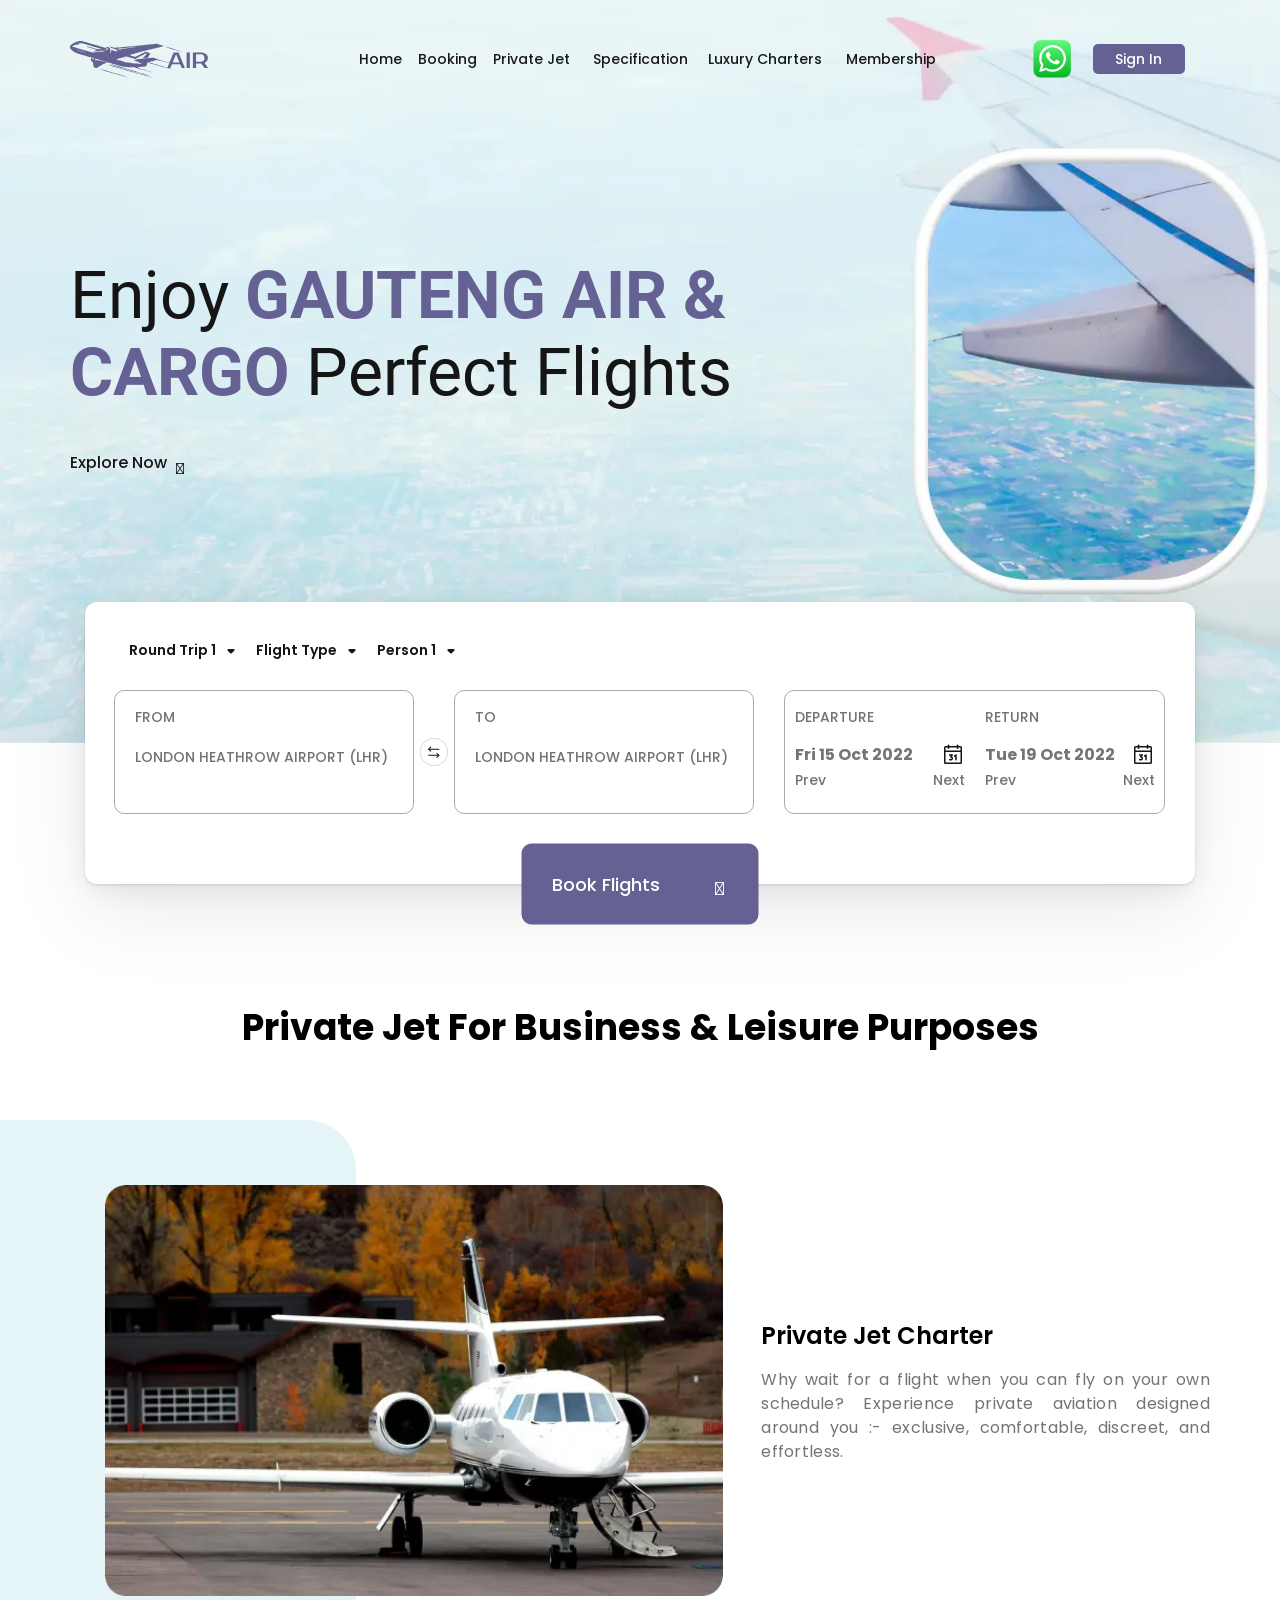
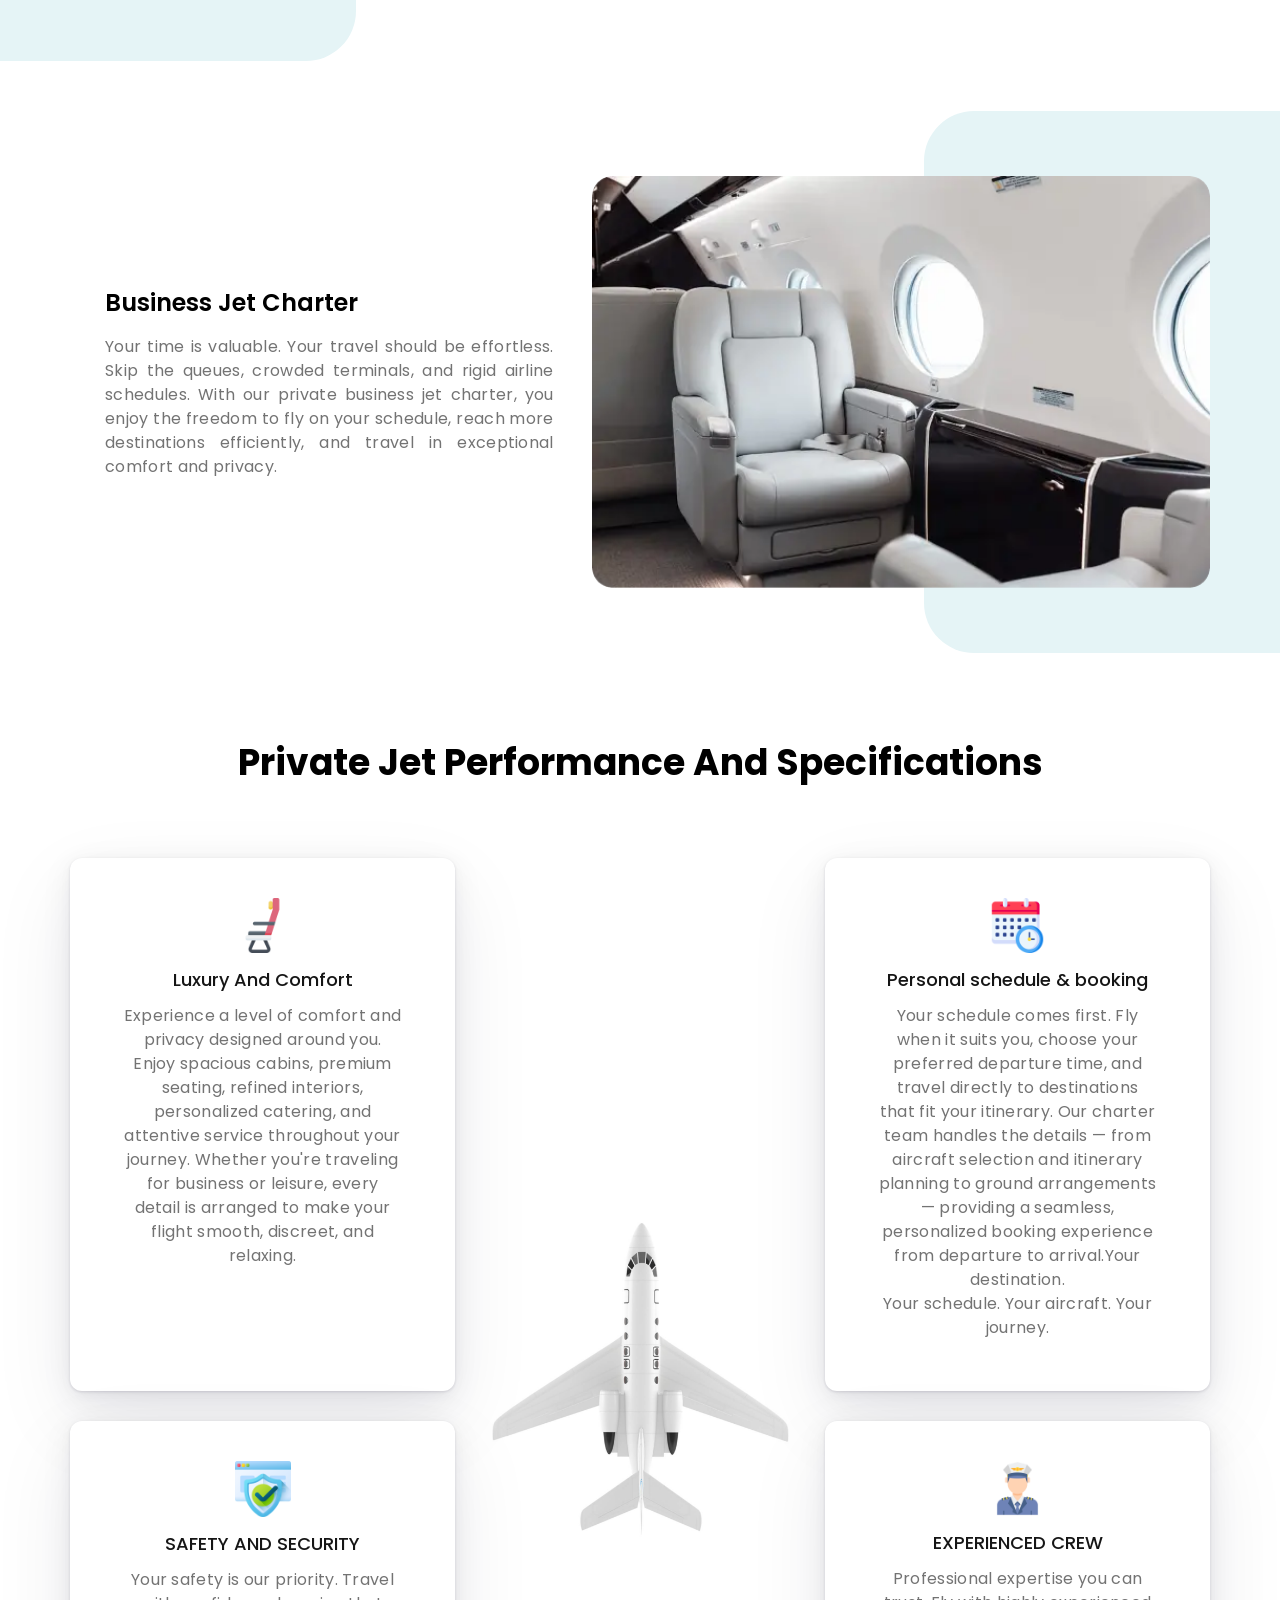
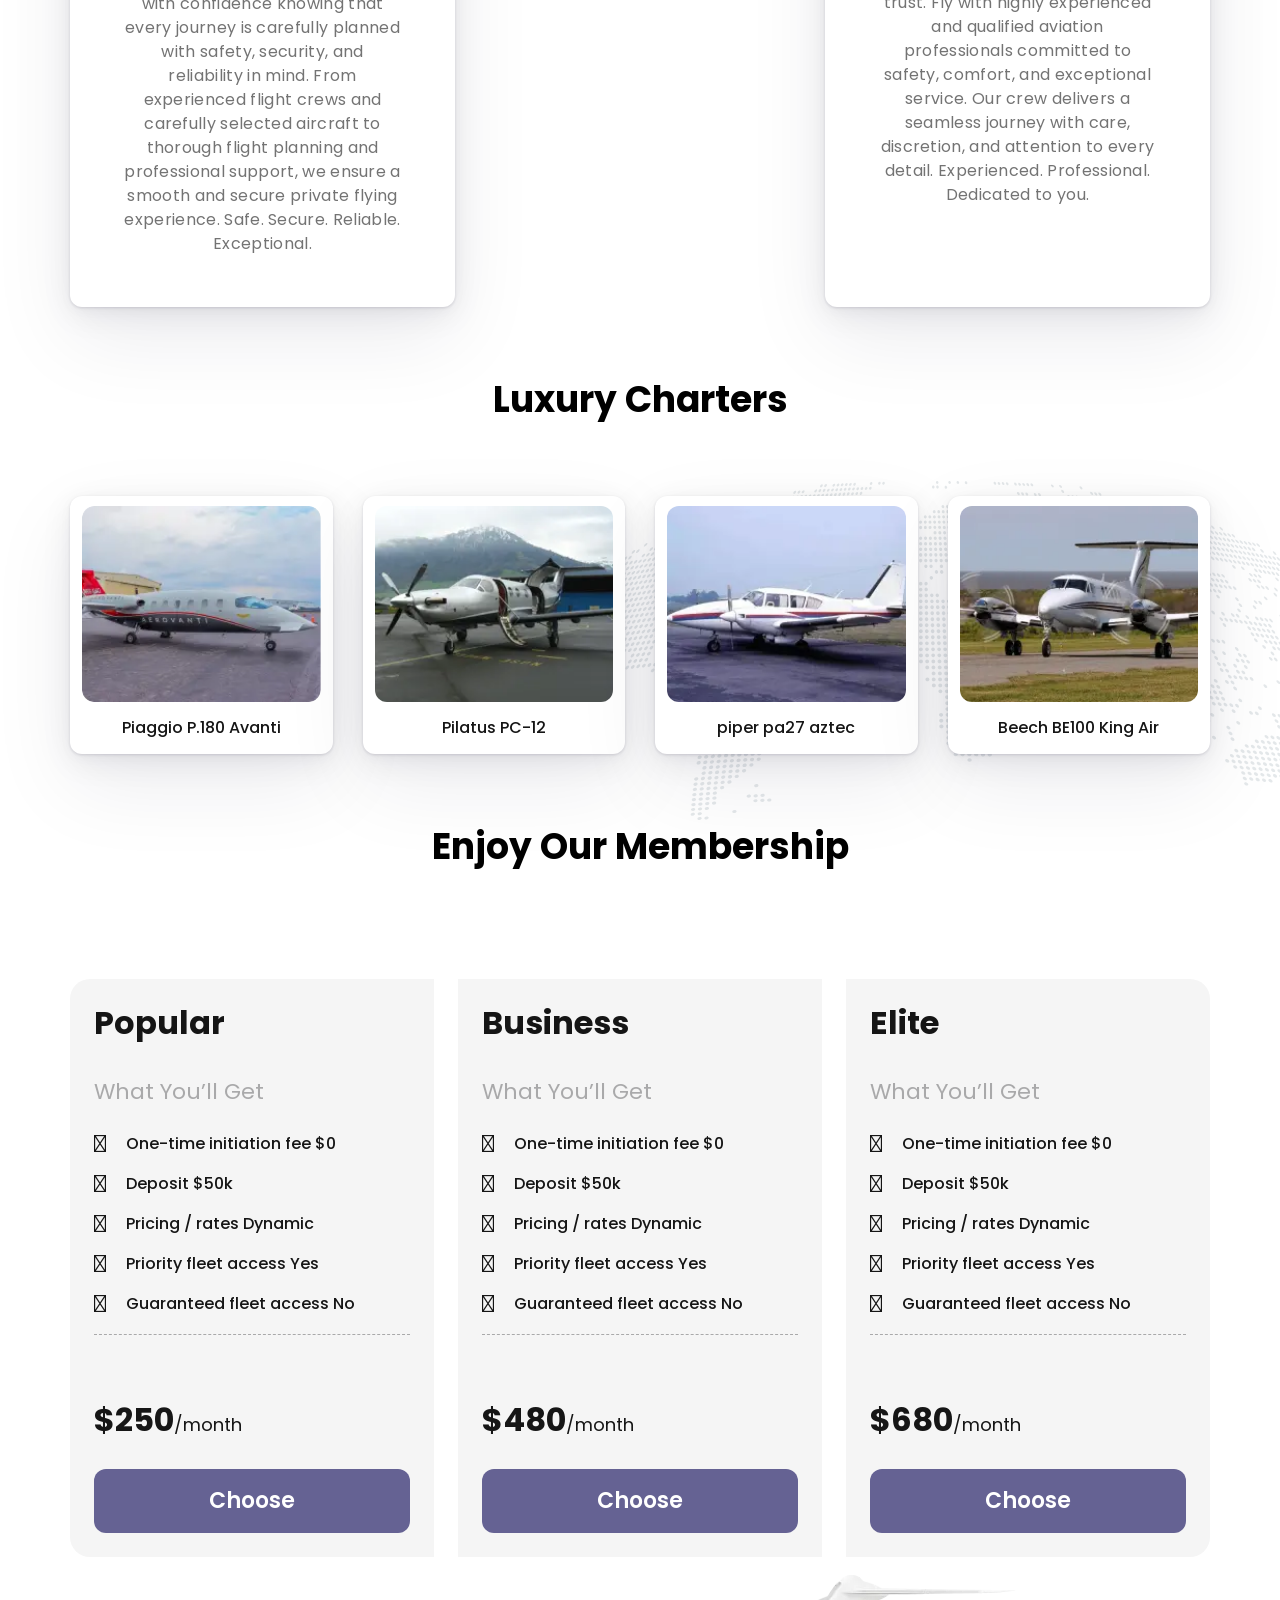
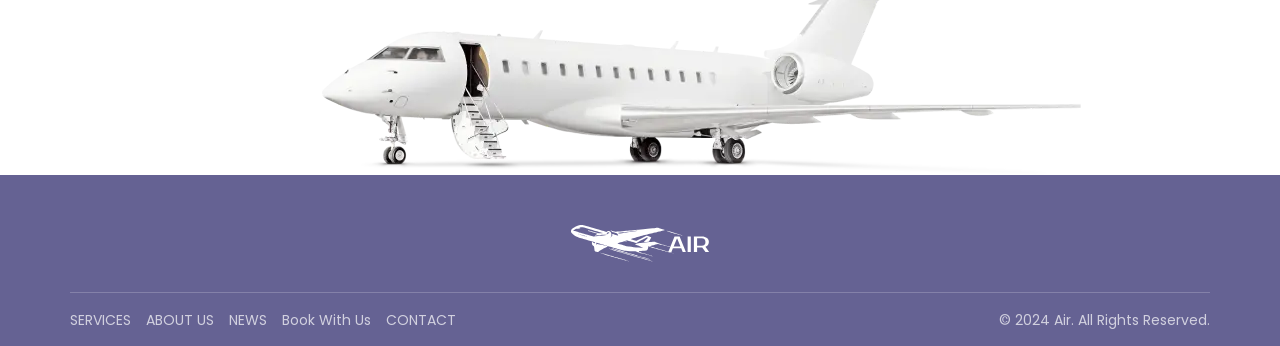
==== index.html @ 7aba9217 "changes to the name from atlaswiing cargo to gauteng" ====
<!DOCTYPE html>
<html lang="ru">

<head>
	<title>AtlasWing Cargo</title>
	<meta charset="UTF-8">
	<meta name="format-detection" content="telephone=no">
	<!-- <style>body{opacity: 0;}</style> -->
	<link rel="stylesheet" href="css/style.min.css?_v=20221204183727">
	<link rel="shortcut icon" href="favicon.ico">
	<!-- <meta name="robots" content="noindex, nofollow"> -->
	<meta name="viewport" content="width=device-width, initial-scale=1.0">
</head>

<body>
	<div class="wrapper">
		<header data-scroll-show class="header">
			<div class="header__container">
				<div class="header__logo">
					<img src="img/header/logo.svg" alt="logo" />
				</div>
				<div class="header__menu menu">
					<button type="button" class="menu__icon icon-menu"><span></span></button>
					<nav class="menu__body">
						<ul class="menu__list">
							<li class="menu__item menu__item_marign-right-one">
								<a data-goto="#top" href="#" class="menu__link">Home</a>
							</li>
							<li class="menu__item menu__item_marign-right-two">
								<a data-goto-header data-goto="#booking" href="#" class="menu__link">Booking</a>
							</li>
							<li class="menu__item menu__item_marign-right-three">
								<a data-goto-header data-goto="#private" href="#" class="menu__link">Private Jet
								</a>
							</li>
							<li class="menu__item menu__item_marign-right-four">
								<a data-goto-header data-goto="#performance" href="#" class="menu__link">Specification
								</a>
							</li>
							<li class="menu__item menu__item_marign-right-five">
								<a data-goto-header data-goto="#luxury" href="#" class="menu__link">Luxury Charters</a>
							</li>
							<li class="menu__item">
								<a data-goto-header data-goto="#membership" href="#" class="menu__link">membership</a>
							</li>
							
						</ul>
					</nav>
				</div>
				<div class="header__login">
					<a  href="https://wa.me/254742921725"  class="header__register">
						<img src="img/header/apple.png" alt=""style="width:42px;height:42px;">
						<!-- <div >
							 
							<div class="whatsapp-btn-container">
        						<span class="whatsapp-tooltip">Whatsapp</span>
        						<div id="whatsapp" class="whatsapp-btn">
           							<i class="fa-brands fa-whatsapp"></i>
        						</div>
    						</div>
						</div> -->
					</a>
					<!-- <a href="#" class="header__register">Register</a> -->
					<a href="#" class="header__sing-in">
						<p>Sign In</p>
					</a>
				</div>
			</div>
		</header>

		<main class="page">
			<section id="top" class="reserved">
				<div class="reserved__container">
					<div class="reserved__content">
						<h2 class="reserved__title">
							Enjoy <span>GAUTENG AIR & CARGO</span> perfect flights
						</h2>
						<div class="reserved__now">
							<a href="#" class="reserved__link">Explore Now</a>
						</div>
					</div>
					<div id="booking" class="block-form">
						<form data-dev data-popup-message="#formMessage" action="#" class="block-form__form">
							<div class="block-form__upper">
								<select data-required data-scroll name="formTrip" class="form">
									<option value="1" selected>Round Trip 1</option>
									<option value="2">Round Trip 2</option>
									<option value="3">Round Trip 3</option>
									<option value="4">Round Trip 4</option>
								</select>
								<select name="form[]" class="form">
									<option value="1" selected>Flight Type</option>
									<option value="2">Type #1</option>
									<option value="3">Type #2</option>
									<option value="4">Type #3</option>
									<option value="4">Type #4</option>
									<option value="4">Type #5</option>
								</select>
								<select name="form[]" class="form">
									<option value="1" selected>Person 1</option>
									<option value="2">Person 2</option>
									<option value="3">Person 3</option>
									<option value="4">Person 4</option>
									<option value="4">Person 5</option>
									<option value="4">Person 6</option>
								</select>
							</div>
							<div class="block-form__midle">
								<div class="block-from-to">
									<div class="reserved__block-from-to">
										<label for="from" class="reserved__from-label">From</label>
										<select data-scroll name="from" class="form">
											<option data-class="select__from-to" data-asset="" value="1" selected>
												<div class="reserved__from-itmes">
													<p class="reserved__form-title _ttt">
														London Heathrow Airport (LHR)
													</p>
												</div>
											</option>
											<option data-class="select__from-to" data-asset="" value="2">
												<div class="reserved__from-itmes">
													<p class="reserved__form-title _ttt">
														Seoul Incheon International Airport (ICN)
													</p>
												</div>
											</option>
											<option data-class="select__from-to" data-asset="" value="3">
												<div class="reserved__from-itmes">
													<p class="reserved__form-title _ttt">
														Paris Charles de Gaulle Airport (CDG)
													</p>
												</div>
											</option>
											<option data-class="select__from-to" data-asset="" value="4">
												<div class="reserved__from-itmes">
													<p class="reserved__form-title _ttt">
														Beijing Daxing International Airport (PKX)
													</p>
												</div>
											</option>
											<option data-class="select__from-to" data-asset="" value="5">
												<div class="reserved__from-itmes">
													<p class="reserved__form-title _ttt">
														Singapore Changi Airport (SIN)
													</p>
												</div>
											</option>
											<option data-class="select__from-to" data-asset="" value="6">
												<div class="reserved__from-itmes">
													<p class="reserved__form-title _ttt">
														Frankfurt Airport (FRA)
													</p>
												</div>
											</option>
											<option data-class="select__from-to" data-asset="" value="7">
												<div class="reserved__from-itmes">
													<p class="reserved__form-title _ttt">
														Hartsfield-Jackson Atlanta International Airport (ATL)													
													</p>
												</div>
											</option>
											<option data-class="select__from-to" data-asset="" value="8">
												<div class="reserved__from-itmes">
													<p class="reserved__form-title _ttt">
														Tokyo Haneda Airport (HND)
													</p>
												</div>
											</option>
										</select>
									</div>
									<div class="reserved__image-from-to">
										<img src="img/reserved/arrows.svg" alt="pic" />
									</div>
									<div class="reserved__block-from-to">
										<label for="from" class="reserved__from-label">To</label>
										<select data-scroll name="from" class="form">
											<option data-class="select__from-to" data-asset="" value="1" selected>
												<div class="reserved__from-itmes">
													<p class="reserved__form-title _ttt">
														London Heathrow Airport (LHR)
													</p>
												</div>
											</option>
											<option data-class="select__from-to" data-asset="" value="2">
												<div class="reserved__from-itmes">
													<p class="reserved__form-title _ttt">
														Paris Charles de Gaulle Airport (CDG)
													</p>
												</div>
											</option>
											<option data-class="select__from-to" data-asset="" value="3">
												<div class="reserved__from-itmes">
													<p class="reserved__form-title _ttt">
														Frankfurt Airport (FRA)
													</p>
												</div>
											</option>
											<option data-class="select__from-to" data-asset="" value="4">
												<div class="reserved__from-itmes">
													<p class="reserved__form-title _ttt">
														Singapore Changi Airport (SIN)
													</p>
												</div>
											</option>
											<option data-class="select__from-to" data-asset="" value="5">
												<div class="reserved__from-itmes">
													<p class="reserved__form-title _ttt">
														Seoul Incheon International Airport (ICN)
													</p>
												</div>
											</option>
											<option data-class="select__from-to" data-asset="" value="6">
												<div class="reserved__from-itmes">
													<p class="reserved__form-title _ttt">
														Beijing Daxing International Airport (PKX)
													</p>
												</div>
											</option>
											<option data-class="select__from-to" data-asset="" value="7">
												<div class="reserved__from-itmes">
													<p class="reserved__form-title _ttt">
														Tokyo Haneda Airport (HND)
													</p>
												</div>
											</option>
											<option data-class="select__from-to" data-asset="" value="8">
												<div class="reserved__from-itmes">
													<p class="reserved__form-title _ttt">
														Hartsfield-Jackson Atlanta International Airport (ATL)
													</p>
												</div>
											</option>
										</select>
									</div>
								</div>
								<div class="block-form__calendars">
									<div class="block-form__depature">
										<label for="depature" class="block-form__label-calendars">Departure</label>
										<div class="input-box">
											<input data-required autocomplete="off" data-calendar type="text" name="form[]" data-error="Need to pick" placeholder="Fri 15 Oct 2022" class="input-calendar" />
										</div>
										<div class="block-form__buttons">
											<a href="#" class="block-form__prev">Prev</a>
											<a href="#" class="block-form__next">Next</a>
										</div>
									</div>
									<div class="block-form__return">
										<label for="return" class="block-form__label-calendars">Return</label>
										<div class="input-box">
											<input data-required data-error="Need to pick" data-calendartwo autocomplete="off" type="text" name="form[]" placeholder="Tue 19 Oct 2022" class="input-calendar" />
										</div>
										<div class="block-form__buttons">
											<a href="#" class="block-form__prev">Prev</a>
											<a href="#" class="block-form__next">Next</a>
										</div>
									</div>
								</div>
							</div>
							<button type="submit" class="reserved__button">
								Book Flights
							</button>
						</form>
					</div>
				</div>
			</section>
			<section id="business-top" class="business">
				<h2 class="business__title title">
					Private Jet for Business & Leisure Purposes
				</h2>
				<div id="private" class="business__private-charter">
					<div class="business__private-bg"></div>
					<div class="business__container">
						<div class="business__content-private">
							<div class="business__private-image">
								<div class="business__image-ibg">
									<picture><source srcset="img/business/01.webp" type="image/webp"><img src="img/business/01.png" alt="image" /></picture>
								</div>
							</div>
							<div class="business__text-block">
								<h2 class="business__title-text">Private Jet Charter</h2>
								<p class="business__text">
									Why wait for a flight when you can fly on your own schedule?
									Experience private aviation designed around you :- 
										exclusive, comfortable, discreet, and effortless.
								</p>
							</div>
						</div>
					</div>
				</div>
				<div id="business" class="business__business-charter">
					<div class="business__buseness-bg"></div>
					<div class="business__container">
						<div class="business__content-business">
							<div class="business__text-block">
								<h2 class="business__title-text">Business Jet Charter</h2>
								<p class="business__text">
									Your time is valuable. Your travel should be effortless.
									Skip the queues, crowded terminals, and rigid airline schedules. 
									With our private business jet charter, 
									you enjoy the freedom to fly on your schedule, 
									reach more destinations efficiently, 
									and travel in exceptional comfort and privacy.
								</p>
							</div>
							<div class="business__business-image">
								<div class="business__image-ibg">
									<picture><source srcset="img/business/02.webp" type="image/webp"><img src="img/business/02.png" alt="image" /></picture>
								</div>
							</div>
						</div>
					</div>
				</div>
			</section>
			<section id="performance" class="performance">
				<div class="performance__container">
					<h2 class="performance__title title">
						Private Jet Performance and Specifications
					</h2>
					<div class="performance__content">
						<div class="performance__items">
							<div class="performance__item">
								<div class="performance__image">
									<img src="img/performance/01.svg" alt="pic" />
								</div>
								<h2 class="performance__title-item">Luxury And Comfort</h2>
								<p class="performance__text-item">
									Experience a level of comfort and privacy designed around you. 
									Enjoy spacious cabins, premium seating, refined interiors, 
									personalized catering, and attentive service throughout your journey.
									Whether you're traveling for business or leisure, 
									every detail is arranged to make your flight smooth, discreet, and relaxing.
								</p>
							</div>
							<div class="performance__item">
								<div class="performance__image">
									<img src="img/performance/02.svg" alt="pic" />
								</div>
								<h2 class="performance__title-item">
									Personal schedule & booking
								</h2>
								<p class="performance__text-item">
									Your schedule comes first. Fly when it suits you, 
									choose your preferred departure time, and travel 
									directly to destinations that fit your itinerary.
									Our charter team handles the details — from aircraft 
									selection and itinerary planning to ground arrangements — 
									providing a seamless, personalized booking experience from departure to arrival.Your destination. 
									<br>
									Your schedule. Your aircraft. Your journey.
								</p>
							</div>
							<div class="performance__item">
								<div class="performance__image">
									<img src="img/performance/03.svg" alt="pic" />
								</div>
								<h2 class="performance__title-item">SAFETY AND SECURITY</h2>
								<p class="performance__text-item">
									Your safety is our priority. 
									Travel with confidence knowing that every journey 
									is carefully planned with safety, security, and reliability in mind. 
									From experienced flight crews and carefully selected aircraft to 
									thorough flight planning and professional support, 
									we ensure a smooth and secure private flying experience. Safe. Secure. Reliable. Exceptional.
								</p>
							</div>
							<div class="performance__item">
								<div class="performance__image">
									<img src="img/performance/04.svg" alt="pic" />
								</div>
								<h2 class="performance__title-item">EXPERIENCED CREW</h2>
								<p class="performance__text-item">
									Professional expertise you can trust. 
									Fly with highly experienced and qualified 
									aviation professionals committed to safety, 
									comfort, and exceptional service. Our crew delivers 
									a seamless journey with care, discretion, and attention to every detail. 
									Experienced. Professional. Dedicated to you.
								</p>
							</div>
						</div>
					</div>
				</div>
			</section>
			<section id="luxury" class="luxury">
				<div class="luxury__container">
					<h2 class="luxury__title title">Luxury Charters</h2>
					<div class="luxury__items">
						<div class="luxury__item">
							<div class="luxury__image-ibg luxury__image-ibg_size">
								<picture><source srcset="img/luxury/01.webp" type="image/webp"><img src="img/luxury/01.jpg" alt="plane" /></picture>
							</div>
							<p class="luxury__title-item">Piaggio P.180 Avanti</p>
						</div>
						<div class="luxury__item">
							<div class="luxury__image-ibg luxury__image-ibg_size">
								<picture><source srcset="img/luxury/02.webp" type="image/webp"><img src="img/luxury/02.jpg" alt="plane" /></picture>
							</div>
							<p class="luxury__title-item">Pilatus PC-12</p>
						</div>
						<div class="luxury__item">
							<div class="luxury__image-ibg luxury__image-ibg_size">
								<picture><source srcset="img/luxury/03.webp" type="image/webp"><img src="img/luxury/03.jpg" alt="plane" /></picture>
							</div>
							<p class="luxury__title-item">piper pa27 aztec</p>
						</div>
						<div class="luxury__item">
							<div class="luxury__image-ibg luxury__image-ibg_size">
								<picture><source srcset="img/luxury/04.webp" type="image/webp"><img src="img/luxury/04.jpg" alt="plane" /></picture>
							</div>
							<p class="luxury__title-item">Beech BE100 King Air</p>
						</div>
					</div>
				</div>
			</section>
			<section id="membership" class="membership">
				<div class="membership__container">
					<h2 class="membership__title title">Enjoy our membership</h2>
					<div class="membership__items">
						<div class="membership__item">
							<h3 class="membership__title-item">Popular</h3>
							<p class="membership__sub-title">What You’ll Get</p>
							<div class="membership__list">
								<ul>
									<li class="membership__item-li">
										One-time initiation fee $0
									</li>
									<li class="membership__item-li">Deposit $50k</li>
									<li class="membership__item-li">Pricing / rates Dynamic</li>
									<li class="membership__item-li">
										Priority fleet access Yes
									</li>
									<li class="membership__item-li">
										Guaranteed fleet access No
									</li>
								</ul>
							</div>
							<div class="membership__dash"></div>
							<p class="membership__price"><span>$250</span>/month</p>
							<button type="submit" class="membership__button">Choose</button>
						</div>
						<div class="membership__item membership__item_center-border">
							<h3 class="membership__title-item">Business</h3>
							<p class="membership__sub-title">What You’ll Get</p>
							<div class="membership__list">
								<ul>
									<li class="membership__item-li">
										One-time initiation fee $0
									</li>
									<li class="membership__item-li">Deposit $50k</li>
									<li class="membership__item-li">Pricing / rates Dynamic</li>
									<li class="membership__item-li">
										Priority fleet access Yes
									</li>
									<li class="membership__item-li">
										Guaranteed fleet access No
									</li>
								</ul>
							</div>
							<div class="membership__dash"></div>
							<p class="membership__price"><span>$480</span>/month</p>
							<button type="submit" class="membership__button">Choose</button>
						</div>
						<div class="membership__item membership__item_rigth-border">
							<h3 class="membership__title-item">Elite</h3>
							<p class="membership__sub-title">What You’ll Get</p>
							<div class="membership__list">
								<ul>
									<li class="membership__item-li">
										One-time initiation fee $0
									</li>
									<li class="membership__item-li">Deposit $50k</li>
									<li class="membership__item-li">Pricing / rates Dynamic</li>
									<li class="membership__item-li">
										Priority fleet access Yes
									</li>
									<li class="membership__item-li">
										Guaranteed fleet access No
									</li>
								</ul>
							</div>
							<div class="membership__dash"></div>
							<p class="membership__price"><span>$680</span>/month</p>
							<button type="submit" class="membership__button">Choose</button>
						</div>
					</div>
				</div>
			</section>
		</main>
		<footer id="footer" class="footer">
			<div class="footer__container">
				<div class="footer__logo">
					<img src="img/footer/logowhite.svg" alt="logo" />
				</div>
				<div class="footer__line"></div>
				<div class="footer__bottom">
					<div class="footer__links">
						<a data-goto-header data-goto="#performance" href="#" class="footer__link">SERVICES</a>
						<a data-goto-header data-goto="#business" href="#" class="footer__link">ABOUT US</a>
						<a data-goto-header data-goto="#top" href="#" class="footer__link">NEWS
						</a>
						<a data-goto-header  href="https://wa.me/254733398782" class="footer__link">Book with Us </a>
						<a data-goto-header  href="https://wa.me/254742921725" class="footer__link">CONTACT</a>
					</div>
					<p class="footer__copy">© 2024 Air. All rights reserved.</p>
				</div>
			</div>
		</footer>

	</div>
	<div id="formMessage" aria-hidden="true" class="popup">
		<div class="popup__wrapper">
			<div class="popup__content">
				<button data-close type="button" class="popup__close">Close</button>
				<div class="popup__text">Requirements were sent!</div>
			</div>
		</div>
	</div>
	<script src="js/app.min.js?_v=20221204183727"></script>
	
</body>

</html>
---- css/style.min.css ----
@charset "UTF-8";
@font-face{
    font-family:Poppins;font-display:swap;
    src:url(../fonts/Poppins-Regular.woff2)format("woff2"),url(../fonts/Poppins-Regular.woff) format("woff");
    font-weight:400;
    font-style:normal
}
@font-face{
    font-family:Poppins;font-display:swap;
    src:url(../fonts/Poppins-Medium.woff2) format("woff2"),url(../fonts/Poppins-Medium.woff) format("woff");
    font-weight:500;
    font-style:normal
}
@font-face{
    font-family:Roboto;
    font-display:swap;
    src:url(../fonts/Roboto-Regular.woff2) format("woff2"),url(../fonts/Roboto-Regular.woff) format("woff");
    font-weight:400;
    font-style:normal
}
@font-face{
    font-family:icons;
    font-display:swap;
    src:url(../fonts/icons.woff2) format("woff2"),url(../fonts/icons.woff) format("woff");
    font-weight:400;
    font-style:normal
}
@font-face{
    font-family:Poppins;font-display:swap;
    src:url(../fonts/Poppins-SemiBold.woff2) format("woff2"),url(../fonts/Poppins-SemiBold.woff) format("woff");
    font-weight:600;
    font-style:normal
}
@font-face{
    font-family:Roboto;
    font-display:swap;
    src:url(../fonts/Roboto-Bold.woff2) format("woff2"),url(../fonts/Roboto-Bold.woff) format("woff");
    font-weight:700;
    font-style:normal
}
@font-face{
    font-family:Poppins;
    font-display:swap;
    src:url(../fonts/Poppins-Bold.woff2) format("woff2"),url(../fonts/Poppins-Bold.woff) format("woff");
    font-weight:700;
    font-style:normal
}
.membership__item-li::before.membership__item-li::before,.reserved__button::after,.reserved__link::after,[class*=_icon-]:before{
    font-family:icons;
    font-style:normal;
    font-weight:400;
    font-variant:normal;
    text-transform:none;
    line-height:1;
    -webkit-font-smoothing:antialiased;
    -moz-osx-font-smoothing:grayscale}
[class*=_icon-]:before{display:block}
._icon-circle:before{content:"\e800"}._icon-right:before{content:"\f178"}*{padding:0;margin:0;border:0}*,:after,:before{
    -webkit-box-sizing:border-box;
    box-sizing:border-box
}
body,html{
    height:100%;
    min-width:320px
}
body{
    color:rgba(21,21,21,.6);
    line-height:1;
    font-family:Poppins;
    font-size:1rem;
    -ms-text-size-adjust:100%;
    -moz-text-size-adjust:100%;
    -webkit-text-size-adjust:100%;
    -webkit-font-smoothing:antialiased;
    -moz-osx-font-smoothing:grayscale
}
button,input,textarea{
    font-family:Poppins;
    font-size:inherit
}
button{
    cursor:pointer;
    color:inherit;
    background-color:inherit
}
a{
    color:inherit
}
a:link,a:visited{
    text-decoration:none
}
a:hover{
    text-decoration:none
}
ul li{
    list-style:none
}
img{
    vertical-align:top
}
h1,h2,h3,h4,h5,h6{
    font-weight:inherit;
    font-size:inherit
}
.lock body{
    overflow:hidden;
    -ms-touch-action:none;
    touch-action:none
}
.wrapper{
    min-height:100%;
    display:-webkit-box;
    display:-ms-flexbox;
    display:flex;
    -webkit-box-orient:vertical;
    -webkit-box-direction:normal;
    -ms-flex-direction:column;
    flex-direction:column;
    overflow:hidden
}
.wrapper>main{
    -webkit-box-flex:1;
    -ms-flex:1 1 auto;
    flex:1 1 auto
}
.wrapper>*{
    min-width:0
}
[class*=__container]{
    max-width:71.25rem;
    -webkit-box-sizing:content-box;
    box-sizing:content-box;
    margin:0 auto;
    padding:0 .9375rem
}
input[type=email],input[type=tel],input[type=text],textarea{
    -webkit-appearance:none;
    -moz-appearance:none;
    appearance:none
}
.input{
    border-radius:0!important;
    width:100%;
    display:block;
    padding:0 20px;
    border:1px solid #eee
}
textarea.input{
    resize:none;padding:0 0
}
.select{
    position:relative
}
.select__body{
    position:relative
}
.select__title{
    color:inherit;
    text-align:left;
    cursor:pointer;
    width:100%;
    border-radius:4px
}
.select__value{
    font-weight:600;
    font-size:.875rem;
    line-height:1.5;
    text-transform:capitalize;
    color:#151515;
    position:relative;
    display:-webkit-box;
    display:-ms-flexbox;
    display:flex;
    -webkit-box-align:center;
    -ms-flex-align:center;
    align-items:center;
    height:1.875rem;
    padding:.9375rem;
    gap:.625rem
}
.select__value>*{
    -webkit-box-flex:1;
    -ms-flex:1 1 auto;
    flex:1 1 auto
}
.select__value:after{
    content:"";
    position:absolute;
    top:50%;
    right:0;
    width:24px;height:24px;
    background:url(../../../img/icons/arrowdown.svg) 0 0/cover no-repeat;
    -ms-flex-item-align:stretch;
    -ms-grid-row-align:stretch;
    align-self:stretch;
    -webkit-transform:translate(50%,-50%);
    -ms-transform:translate(50%,-50%);
    transform:translate(50%,-50%);
    -webkit-box-flex:0;
    -ms-flex:0 0 10px;
    flex:0 0 10px;
    -webkit-transition:all .3s ease 0s;
    -o-transition:all .3s ease 0s;
    transition:all .3s ease 0s;
    display:-webkit-box;
    display:-ms-flexbox;
    display:flex;
    -webkit-box-pack:center;
    -ms-flex-pack:center;
    justify-content:center;
    -webkit-box-align:center;
    -ms-flex-align:center;
    align-items:center
}
._select-open .select__value:after{
    -webkit-transform:translate(50%,-50%) rotate(-180deg);
    -ms-transform:translate(50%,-50%) rotate(-180deg);
    transform:translate(50%,-50%) rotate(-180deg)
}
.select__value._select-pseudo-label::before{
    content:attr(data-pseudo-label);
    opacity:.5
}
.select__text{
    -webkit-box-flex:1;-ms-flex:1 1 auto;
    flex:1 1 auto
}.select__input{
    width:100%;
    background-color:transparent;
    height:100%
}
.select__options{
    color:#000;
    position:absolute;
    top:calc(120% - 2px);
    border-radius:0 0 10px 10px;
    min-width:100%;left:0;
    background-color:#fff;
    border-top:0;
    border:1px solid #d9d9d9;
    border-top:0;padding:10px 0 5px 0
}
.select__scroll{
    overflow-y:auto;
    overflow-x:hidden;
    max-height:200px
}
.select__option{
    font-weight:400;
    font-size:.875rem;
    line-height:1.5;
    text-transform:capitalize;
    color:#151515;width:100%;
    display:block;
    text-align:left;
    cursor:pointer;
    padding:5px 0 5px 15px;
    color:inherit
}
.select__option._select-selected{
    background-color:#eee
}
.select__row{
    display:-webkit-box;
    display:-ms-flexbox;
    display:flex;
    -webkit-box-orient:vertical;
    -webkit-box-direction:normal;
    -ms-flex-direction:column;
    flex-direction:column;
    width:100%;
    row-gap:4px
}
.select__asset{
    font-weight:700;
    font-size:1rem;
    line-height:1.5;
    text-transform:capitalize;
    color:#151515;
    width:100%
}
.select__text{
    display:-webkit-box;
    display:-ms-flexbox;
    display:flex
}
.select._select-open{
    z-index:5
}
._select-tag{
    cursor:pointer
}.select__from-to{
    position:relative;
    font-weight:500;
    font-size:14px;
    line-height:21px;
    text-transform:uppercase;
    color:rgba(21,21,21,.6);
    display:-webkit-box;
    display:-ms-flexbox;
    display:flex;width:258px
}
.select__from-to::after{
    content:"";
    position:absolute;
    background:#fff;
    top:50%;
    right:0;
    -webkit-transform:translate(100%,-50%);
    -ms-transform:translate(100%,-50%);
    transform:translate(100%,-50%);
    height:24px;width:20px;
    z-index:10
}
body::after{
    content:"";
    background-color:rgba(0,0,0,.5);
    position:fixed;
    width:100%;
    height:100%;
    top:0;
    left:0;opacity:0;
    -webkit-transition:opacity .8s ease 0s;
    -o-transition:opacity .8s ease 0s;
    transition:opacity .8s ease 0s;pointer-events:none;
    z-index:149
}
.popup-show body::after{
    opacity:1
}.popup{
    position:fixed;
    top:0;
    left:0;
    bottom:0;
    right:0;
    padding:30px 10px;
    -webkit-transition:visibility .8s ease 0s;
    -o-transition:visibility .8s ease 0s;
    transition:visibility .8s ease 0s;
    visibility:hidden;
    pointer-events:none
}
.popup_show{
    z-index:150;
    visibility:visible;
    overflow:auto;
    pointer-events:auto
}
.popup_show .popup__content{
    visibility:visible;
    -webkit-transform:scale(1);
    -ms-transform:scale(1);
    transform:scale(1)
}
.popup__wrapper{
    display:-webkit-box;
    display:-ms-flexbox;
    display:flex;
    -webkit-box-orient:vertical;
    -webkit-box-direction:normal;
    -ms-flex-direction:column;
    flex-direction:column;
    -webkit-box-align:center;
    -ms-flex-align:center;
    align-items:center;
    min-height:100%;
    -webkit-box-flex:1;
    -ms-flex:1 1 auto;
    flex:1 1 auto;
    width:100%;
    display:flex;
    -webkit-box-pack:center;
    -ms-flex-pack:center;
    justify-content:center;
    align-items:center
}
.popup__content{
    display:-webkit-box;
    display:-ms-flexbox;
    display:flex;
    -webkit-box-orient:vertical;
    -webkit-box-direction:normal;
    -ms-flex-direction:column;
    flex-direction:column;
    row-gap:30px;
    visibility:hidden;
    -webkit-transform:scale(0);
    -ms-transform:scale(0);
    transform:scale(0);
    -webkit-transition:-webkit-transform .3s ease 0s;
    transition:-webkit-transform .3s ease 0s;
    -o-transition:transform .3s ease 0s;
    transition:transform .3s ease 0s;
    transition:transform .3s ease 0s,-webkit-transform .3s ease 0s;
    background-color:#eee;
    padding:20px;
    width:300px;
    max-width:900px;
    border-radius:20px
}
.lock .popup__content{
    visibility:visible
}
.popup__text{
    text-align:center;
    font-size:22px;
    margin-bottom:40px
}
.popup__close{
    -ms-flex-item-align:end;
    align-self:flex-end;
    color:#656293;
    font-weight:600
}
[class*=-ibg]{
    position:relative
}
[class*=-ibg] img{
    position:absolute;
    width:100%;
    height:100%;
    top:0;
    left:0;
    -o-object-fit:cover;
    object-fit:cover
}
[class*=-ibg_contain] img{
    -o-object-fit:contain;
    object-fit:contain
}
.header{
    z-index:50;
    width:100%;
    position:fixed;
    top:0;
    left:0;
    -webkit-transition:top .3s ease 0s;
    -o-transition:top .3s ease 0s;
    transition:top .3s ease 0s
}
@supports (padding-top:clamp(1.875rem ,1.6867647059rem + 0.9411764706vw ,2.375rem)){
.header{
    padding-top:clamp(1.875rem ,1.6867647059rem + .9411764706vw ,2.375rem)}
}
@supports not (padding-top:clamp(1.875rem ,1.6867647059rem + 0.9411764706vw ,2.375rem))
{.header{padding-top:calc(1.875rem + .5 * (100vw - 20rem)/ 53.125)}}
@supports (padding-bottom:clamp(1.875rem ,1.6867647059rem + 0.9411764706vw ,2.375rem))
{.header{padding-bottom:clamp(1.875rem ,1.6867647059rem + .9411764706vw ,2.375rem)}
}
@supports not (padding-bottom:clamp(1.875rem ,1.6867647059rem + 0.9411764706vw ,2.375rem))
{.header{padding-bottom:calc(1.875rem + .5 * (100vw - 20rem)/ 53.125)}
}
.header._header-scroll{
    -webkit-transition:top .3s ease 0s;
    -o-transition:top .3s ease 0s;
    transition:top .3s ease 0s;
    top:-110%
}
.header._header-scroll._header-show{
    -webkit-transition:top .3s ease 0s;
    -o-transition:top .3s ease 0s;
    transition:top .3s ease 0s;
    top:0;
    background:-webkit-gradient(linear,left top,left bottom,color-stop(90%,rgba(234,247,246,.98)),to(rgba(234,247,246,.7)));
    background:-o-linear-gradient(top,rgba(234,247,246,.98) 90%,rgba(234,247,246,.7) 100%);
    background:linear-gradient(to bottom,rgba(234,247,246,.98) 90%,rgba(234,247,246,.7) 100%)
}
.header__container{
    display:-webkit-box;
    display:-ms-flexbox;
    display:flex;
    -webkit-box-align:center;
    -ms-flex-align:center;
    align-items:center
}
@supports (margin-right:clamp(0.3125rem ,-28.8888888889rem + 53.7037037037vw ,9.375rem)){
    .header__logo{margin-right:clamp(.3125rem ,-28.8888888889rem + 53.7037037037vw ,9.375rem)}
}
@supports not (margin-right:clamp(0.3125rem ,-28.8888888889rem + 53.7037037037vw ,9.375rem)){
    .header__logo{margin-right:calc(.3125rem + 9.0625 * (100vw - 54.375rem)/ 16.875)}
}
@supports (margin-right:clamp(0.3125rem ,-17.8125rem + 33.3333333333vw ,5.9375rem)){
    .header__menu{margin-right:clamp(.3125rem ,-17.8125rem + 33.3333333333vw ,5.9375rem)}
}
@supports not (margin-right:clamp(0.3125rem ,-17.8125rem + 33.3333333333vw ,5.9375rem)){
    .header__menu{margin-right:calc(.3125rem + 5.625 * (100vw - 54.375rem)/ 16.875)}
}
.header__login{
    display:-webkit-box;
    display:-ms-flexbox;
    display:flex;
    -webkit-box-align:center;
    -ms-flex-align:center;
    align-items:center;gap:20px
}
@supports (gap:clamp(0.3125rem ,-0.222107438rem + 2.0661157025vw ,1.25rem)){
    .header__login{gap:clamp(.3125rem ,-.222107438rem + 2.0661157025vw ,1.25rem)}
}
@supports not (gap:clamp(0.3125rem ,-0.222107438rem + 2.0661157025vw ,1.25rem)){
    .header__login{gap:calc(.3125rem + .9375 * (100vw - 25.875rem)/ 45.375)}
}
.header__register{
    font-weight:500;
    font-size:.875rem;
    line-height:1.5;
    color:#151515;
    -webkit-transition:all .3s linear 0s;
    -o-transition:all .3s linear 0s;
    transition:all .3s linear 0s
}
.header__sing-in{
    display:-webkit-box;
    display:-ms-flexbox;
    display:flex;
    font-weight:500;
    font-size:14px;
    line-height:1;
    color:#fff;
    padding-top:8px;
    padding-bottom:8px;
    background:#656293;
    border-radius:5px;
    width:100%;
    -webkit-box-align:center;
    -ms-flex-align:center;
    align-items:center;
    -webkit-box-pack:center;
    -ms-flex-pack:center;
    justify-content:center;
    -webkit-transition:all .3s ease 0s;
    -o-transition:all .3s ease 0s;
    transition:all .3s ease 0s
}
@supports (padding-left:clamp(0.5rem ,0.1705882353rem + 1.6470588235vw ,1.375rem)){
    .header__sing-in{padding-left:clamp(.5rem ,.1705882353rem + 1.6470588235vw ,1.375rem)}
}
@supports not (padding-left:clamp(0.5rem ,0.1705882353rem + 1.6470588235vw ,1.375rem)){
    .header__sing-in{padding-left:calc(.5rem + .875 * (100vw - 20rem)/ 53.125)}
}
@supports (padding-right:clamp(0.5rem ,0.1705882353rem + 1.6470588235vw ,1.375rem)){
    .header__sing-in{padding-right:clamp(.5rem ,.1705882353rem + 1.6470588235vw ,1.375rem)}
}
@supports not (padding-right:clamp(0.5rem ,0.1705882353rem + 1.6470588235vw ,1.375rem)){
    .header__sing-in{padding-right:calc(.5rem + .875 * (100vw - 20rem)/ 53.125)}
}.header__sing-in P{width:48px}.menu{
    display:-webkit-box;
    display:-ms-flexbox;
    display:flex
}
.menu__list{
    display:-webkit-box;
    display:-ms-flexbox;
    display:flex
}
.menu__item{
    -webkit-transition:all .3s linear 0s;
    -o-transition:all .3s linear 0s;
    transition:all .3s linear 0s
}
@supports (margin-right:clamp(0.375rem ,-0.9153225806rem + 2.688172043vw ,1rem)){
    .menu__item_marign-right-one{margin-right:clamp(.375rem ,-.9153225806rem + 2.688172043vw ,1rem)}
}
@supports not (margin-right:clamp(0.375rem ,-0.9153225806rem + 2.688172043vw ,1rem)){
    .menu__item_marign-right-one{margin-right:calc(.375rem + .625 * (100vw - 48rem)/ 23.25)}
}
@supports (margin-right:clamp(0.375rem ,-0.9153225806rem + 2.688172043vw ,1rem)){
    .menu__item_marign-right-two{margin-right:clamp(.375rem ,-.9153225806rem + 2.688172043vw ,1rem)}
}
@supports not (margin-right:clamp(0.375rem ,-0.9153225806rem + 2.688172043vw ,1rem)){
    .menu__item_marign-right-two{margin-right:calc(.375rem + .625 * (100vw - 48rem)/ 23.25)}
}
.menu__item_marign-right-three{
    min-width:74.19px
}
@supports (margin-right:clamp(0.375rem ,-1.8185483871rem + 4.5698924731vw ,1.4375rem)){
    .menu__item_marign-right-three{margin-right:clamp(.375rem ,-1.8185483871rem + 4.5698924731vw ,1.4375rem)}
}
@supports not (margin-right:clamp(0.375rem ,-1.8185483871rem + 4.5698924731vw ,1.4375rem)){
    .menu__item_marign-right-three{margin-right:calc(.375rem + 1.0625 * (100vw - 48rem)/ 23.25)}
}
@supports (margin-right:clamp(0.375rem ,-1.4314516129rem + 3.7634408602vw ,1.25rem)){
    .menu__item_marign-right-four{margin-right:clamp(.375rem ,-1.4314516129rem + 3.7634408602vw ,1.25rem)}
}
@supports not (margin-right:clamp(0.375rem ,-1.4314516129rem + 3.7634408602vw ,1.25rem)){
    .menu__item_marign-right-four{margin-right:calc(.375rem + .875 * (100vw - 48rem)/ 23.25)}
}
.menu__item_marign-right-five{min-width:110.2px}
@supports (margin-right:clamp(0.375rem ,-1.9475806452rem + 4.8387096774vw ,1.5rem)){
    .menu__item_marign-right-five{margin-right:clamp(.375rem ,-1.9475806452rem + 4.8387096774vw ,1.5rem)}
}@supports not (margin-right:clamp(0.375rem ,-1.9475806452rem + 4.8387096774vw ,1.5rem)){
    .menu__item_marign-right-five{margin-right:calc(.375rem + 1.125 * (100vw - 48rem)/ 23.25)}
}.menu__link{
    font-weight:500;
    font-size:.875rem;
    line-height:1.5;
    text-align:right;
    text-transform:capitalize;
    color:#181818;
    -webkit-transition:all .3s linear 0s;
    -o-transition:all .3s linear 0s;
    transition:all .3s linear 0s
}
.icon-menu{
    display:none
}
.footer{
    background:#656293;
    padding-top:50px;
    padding-bottom:15px
}
.footer__container{
    display:-webkit-box;
    display:-ms-flexbox;
    display:flex;
    -webkit-box-orient:vertical;
    -webkit-box-direction:normal;
    -ms-flex-direction:column;
    flex-direction:column;
    -webkit-box-pack:center;
    -ms-flex-pack:center;
    justify-content:center;
    -webkit-box-align:center;
    -ms-flex-align:center;
    align-items:center
}
.footer__logo:not(:last-child){
    margin-bottom:30px
}
.footer__line{
    width:100%;
    height:1px;
    background:rgba(255,255,255,.2)
}
.footer__line:not(:last-child){
    margin-bottom:17px
}
.footer__bottom{
    display:-webkit-box;
    display:-ms-flexbox;
    display:flex;
    width:100%;
    -webkit-box-pack:justify;
    -ms-flex-pack:justify;
    justify-content:space-between
}
.footer__links{
    display:-webkit-box;
    display:-ms-flexbox;
    display:flex;
    -webkit-column-gap:15px
    ;-moz-column-gap:15px;
    column-gap:15px
}
.footer__link{
    font-weight:400;
    font-size:.875rem;
    line-height:1.5;
    text-transform:capitalize;
    color:rgba(255,255,255,.7);
    -webkit-transition:color .3s ease 0s;
    -o-transition:color .3s ease 0s;
    transition:color .3s ease 0s
}
.footer__copy{
    font-weight:400;
    font-size:.875rem;
    line-height:1.5;
    text-transform:capitalize;
    color:rgba(255,255,255,.7)
}
.qs-datepicker-container{
    font-size:1rem;
    font-family:sans-serif;
    color:#000;
    position:absolute;
    width:15.625em;
    display:-webkit-box;
    display:-ms-flexbox;
    display:flex;
    -webkit-box-orient:vertical;
    -webkit-box-direction:normal;
    -ms-flex-direction:column;
    flex-direction:column;
    z-index:9001;
    -webkit-user-select:none;
    -moz-user-select:none;
    -ms-user-select:none;
    user-select:none;
    border:1px solid gray;
    border-radius:.263921875em;
    overflow:hidden;
    background:#fff;
    -webkit-box-shadow:0 1.25em 1.25em -.9375em rgba(0,0,0,.3);
    box-shadow:0 1.25em 1.25em -.9375em rgba(0,0,0,.3)
}
.qs-datepicker-container *{
    -webkit-box-sizing:border-box;
    box-sizing:border-box
}
.qs-centered{
    position:fixed;
    top:50%;
    left:50%;
    -webkit-transform:translate(-50%,-50%);
    -ms-transform:translate(-50%,-50%);
    transform:translate(-50%,-50%)
}
.qs-hidden{
    display:none
}
.qs-overlay{
    position:absolute;
    top:0;left:0;
    background:rgba(0,0,0,.75);
    color:#fff;width:100%;
    height:100%;
    padding:.5em;
    z-index:1;
    opacity:1;
    -webkit-transition:opacity .3s;-o-transition:opacity .3s;transition:opacity .3s;display:-webkit-box;
    display:-ms-flexbox;display:flex;
    -webkit-box-orient:vertical;
    -webkit-box-direction:normal;
    -ms-flex-direction:column;
    flex-direction:column
}
.qs-overlay.qs-hidden{
    opacity:0;z-index:-1
}
.qs-overlay .qs-overlay-year{
    border:none;
    background:0 0;
    border-bottom:1px solid #fff;
    border-radius:0;color:#fff;
    font-size:.875em;
    padding:.25em 0;
    width:80%;
    text-align:center;
    margin:0 auto;
    display:block
}
.qs-overlay .qs-overlay-year::-webkit-inner-spin-button{
    -webkit-appearance:none
}
.qs-overlay .qs-close{
    padding:.5em;
    cursor:pointer;
    position:absolute;
    top:0;
    right:0
}
.qs-overlay .qs-submit{
    border:1px solid #fff;
    border-radius:.263921875em;
    padding:.5em;
    margin:0 auto auto;
    cursor:pointer;
    background:rgba(128,128,128,.4)
}
.qs-overlay .qs-submit.qs-disabled{
    color:gray;
    border-color:gray;
    cursor:not-allowed
}
.qs-overlay .qs-overlay-month-container{
    display:-webkit-box;
    display:-ms-flexbox;
    display:flex;
    -ms-flex-wrap:wrap;
    flex-wrap:wrap;
    -webkit-box-flex:1;
    -ms-flex-positive:1;
    flex-grow:1
}
.qs-overlay .qs-overlay-month{
    display:-webkit-box;
    display:-ms-flexbox;
    display:flex;
    -webkit-box-pack:center;
    -ms-flex-pack:center;
    justify-content:center;
    -webkit-box-align:center;
    -ms-flex-align:center;
    align-items:center;
    width:calc(100% / 3);
    cursor:pointer;
    opacity:.5;
    -webkit-transition:opacity .15s;
    -o-transition:opacity .15s;
    transition:opacity .15s
}
.qs-overlay .qs-overlay-month.active,.qs-overlay .qs-overlay-month:hover{
    opacity:1
}
.qs-controls{
    width:100%;
    display:-webkit-box;
    display:-ms-flexbox;
    display:flex;
    -webkit-box-pack: justify;
    -ms-flex-pack:justify;
    justify-content:space-between;
    -webkit-box-align:center;
    -ms-flex-align:center;
    align-items:center;
    -webkit-box-flex:1;
    -ms-flex-positive:1;
    flex-grow:1;
    -ms-flex-negative:0;
    flex-shrink:0;
    background:#d3d3d3;
    -webkit-filter:blur(0);
    filter:blur(0);
    -webkit-transition:-webkit-filter .3s;transition:-webkit-filter .3s;
    -o-transition:filter .3s;transition:filter .3s;
    transition:filter .3s,-webkit-filter .3s
}.qs-controls.qs-blur{
    -webkit-filter:blur(5px);filter:blur(5px)
}
.qs-arrow{
    height:1.5625em;
    width:1.5625em;
    position:relative;
    cursor:pointer;
    border-radius:.263921875em;
    -webkit-transition:background .15s;
    -o-transition:background .15s;
    transition:background .15s
}
.qs-arrow:hover{
    background:rgba(0,0,0,.1)
}
.qs-arrow:hover.qs-left:after{
    border-right-color:#000
}
.qs-arrow:hover.qs-right:after{
    border-left-color:#000
}
.qs-arrow:after{
    content:"";
    border:.390625em solid transparent;
    position:absolute;
    top:50%;
    -webkit-transition:border .2s;
    -o-transition:border .2s;
    transition:border .2s
}
.qs-arrow.qs-left:after{
    border-right-color:gray;
    right:50%;
    -webkit-transform:translate(25%,-50%);
    -ms-transform:translate(25%,-50%);
    transform:translate(25%,-50%)
}
.qs-arrow.qs-right:after{
    border-left-color:gray;
    left:50%;
    -webkit-transform:translate(-25%,-50%);
    -ms-transform:translate(-25%,-50%);
    transform:translate(-25%,-50%)
}
.qs-month-year{
    font-weight:700;
    -webkit-transition:border .2s;
    -o-transition:border .2s;transition:border .2s;border-bottom:1px solid transparent;
    cursor:pointer
}
.qs-month-year:hover{
    border-bottom:1px solid gray
}
.qs-month-year:active:focus,.qs-month-year:focus{
    outline:0
}.qs-month{
    padding-right:.5ex
}
.qs-year{
    padding-left:.5ex
}
.qs-squares{
    display:-webkit-box;
    display:-ms-flexbox;
    display:flex;
    -ms-flex-wrap:wrap;
    flex-wrap:wrap;
    padding:.3125em;
    -webkit-filter:blur(0);
    filter:blur(0);
    -webkit-transition:-webkit-filter .3s;transition:-webkit-filter .3s;-o-transition:filter .3s;
    transition:filter .3s;transition:filter .3s,-webkit-filter .3s
}
.qs-squares.qs-blur{
    -webkit-filter:blur(5px);
    filter:blur(5px)
}
.qs-square{
    width:calc(100% / 7);
    height:1.5625em;
    display:-webkit-box;
    display:-ms-flexbox;
    display:flex;
    -webkit-box-align:center;
    -ms-flex-align:center;
    align-items:center;
    -webkit-box-pack:center;
    -ms-flex-pack:center;
    justify-content:center;
    cursor:pointer;
    -webkit-transition:background .1s;
    -o-transition:background .1s;
    transition:background .1s;
    border-radius:.263921875em
}
.qs-square:not(.qs-empty):not(.qs-disabled):not(.qs-day):not(.qs-active):hover{
    background:orange
}
.qs-current{
    font-weight:700;
    text-decoration:underline
}
.qs-active,.qs-range-end,.qs-range-start{
    background:#add8e6
}
.qs-range-start:not(.qs-range-6){
    border-top-right-radius:0;
    border-bottom-right-radius:0
}
.qs-range-middle{
    background:#d4ebf2
}
.qs-range-middle:not(.qs-range-0):not(.qs-range-6){
    border-radius:0
}
.qs-range-middle.qs-range-0{
    border-top-right-radius:0;
    border-bottom-right-radius:0
}
.qs-range-middle.qs-range-6{
    border-top-left-radius:0;
    border-bottom-left-radius:0
}
.qs-range-end:not(.qs-range-0){
    border-top-left-radius:0;
    border-bottom-left-radius:0
}
.qs-disabled,.qs-outside-current-month{
    opacity:.2
}
.qs-disabled{
    cursor:not-allowed
}
.qs-empty{
    cursor:default
}
.qs-day{
    cursor:default;
    font-weight:700;
    color:rgb(49, 48, 48)
}
.qs-event{
    position:relative
}.qs-event:after{
    content:"";
    position:absolute;
    width:.46875em;
    height:.46875em;
    border-radius:50%;
    background:#07f;
    bottom:0;right:0
}
.home__form-block{
    background-color:rgb(1, 53, 1);
    margin-top:300px
}.qs-datepicker-container{
    margin:5px;font-size:1rem;
    font-family:sans-serif;
    color:#000;
    position:absolute;
    width:15.625em;
    display:-webkit-box;
    display:-ms-flexbox;
    display:flex;
    -webkit-box-orient:vertical;
    -webkit-box-direction:normal;
    -ms-flex-direction:column;
    flex-direction:column;z-index:9001;
    -webkit-user-select:none;
    -moz-user-select:none;
    -ms-user-select:none;
    user-select:none;
    overflow:hidden;
    background:#000;
    -webkit-box-shadow:0 1.25em 1.25em -.9375em rgba(41, 20, 20, 0.3);
    box-shadow:0 1.25em 1.25em -.9375em rgba(0,0,0,.3);
    border-right:1px solid #fff;
    border-left:1px solid #4d3018;
    padding:5px
}
.qs-datepicker-container:after,.qs-datepicker-container:before{
    content:"";
    width:100%;
    height:2px;
    left:0;
    z-index:2;
    position:absolute
}
.qs-datepicker-container:before{
    top:0
}
.qs-datepicker-container:after{
    bottom:0
}
.qs-datepicker-container *{
    -webkit-box-sizing:border-box;
    box-sizing:border-box
}
.qs-datepicker-container.qs-centered{
    position:fixed;
    top:50%;
    left:50%;
    -webkit-transform:translate(-50%,-50%);
    -ms-transform:translate(-50%,-50%);
    transform:translate(-50%,-50%)
}
.qs-datepicker-container.qs-hidden{
    display:none
}
.qs-datepicker .qs-overlay{
    position:absolute;
    top:0;
    left:0;
    background:rgba(20, 20, 20, 0.75);
    color:#fff;
    width:100%;
    height:100%;
    padding:.5em;
    z-index:1;
    opacity:1;
    -webkit-transition:opacity .3s;-o-transition:opacity .3s;transition:opacity .3s;
    display:-webkit-box;
    display:-ms-flexbox;
    display:flex;
    -webkit-box-orient:vertical;
    -webkit-box-direction:normal;
    -ms-flex-direction:column;
    flex-direction:column
}
.qs-datepicker .qs-overlay.qs-hidden{
    opacity:0;
    z-index:-1
}
.qs-datepicker .qs-overlay .qs-overlay-year{
    background:rgba(0,0,0,0)
    ;border:none;
    border-bottom:1px solid #fff;
    border-radius:0;color:#cb1a1a;
    font-size:.875em;padding:.25em 0;
    width:80%;text-align:center;
    margin:0 auto;display:block
}
.qs-datepicker .qs-overlay .qs-overlay-year::-webkit-inner-spin-button{
    -webkit-appearance:none
}
.qs-datepicker .qs-overlay .qs-close{
        padding:.5em;
        cursor:pointer;
        position:absolute;
        top:0;
        right:0
}
.qs-datepicker .qs-overlay .qs-submit{
    border:1px solid #fff;
    border-radius:.26392em;
    padding:.5em;
    margin:0 auto auto;
    cursor:pointer;
    background:hsla(0, 0%, 53%, 0.4)
}
.qs-datepicker .qs-overlay .qs-submit.qs-disabled{
    color:grey;
    border-color:grey;
    cursor:not-allowed
}
.qs-datepicker .qs-overlay .qs-overlay-month-container{
    display:-webkit-box;
    display:-ms-flexbox;
    display:flex;
    -ms-flex-wrap:wrap;flex-wrap:wrap;
    -webkit-box-flex:1;
    -ms-flex-positive:1;
    flex-grow:1
}
.qs-datepicker .qs-overlay .qs-overlay-month{
    display:-webkit-box;
    display:-ms-flexbox;
    display:flex;-webkit-box-pack:center;
    -ms-flex-pack:center;
    justify-content:center;
    -webkit-box-align:center;
    -ms-flex-align:center;
    align-items:center;
    width:33.33333%;
    cursor:pointer;
    opacity:.5;
    -webkit-transition:opacity .15s;
    -o-transition:opacity .15s;
    transition:opacity .15s
}
.qs-datepicker .qs-overlay .qs-overlay-month.active,.qs-datepicker .qs-overlay .qs-overlay-month:hover{
    opacity:1
}
.qs-datepicker .qs-controls{
    width:100%;
    display:-webkit-box;
    display:-ms-flexbox;
    display:flex;
    -webkit-box-pack:justify;
    -ms-flex-pack:justify;
    justify-content:space-between;
    -webkit-box-align:center;
    -ms-flex-align:center;
    align-items:center;
    -webkit-box-flex:1;
    -ms-flex-positive:1;
    flex-grow:1;
    -ms-flex-negative:0;
    flex-shrink:0;
    background:#656293;
    color:#fff;
    -webkit-filter:blur(0);
    filter:blur(0);
    -webkit-transition:-webkit-filter .3s;
    transition:-webkit-filter .3s;
    -o-transition:filter .3s;
    transition:filter .3s;
    transition:filter .3s,-webkit-filter .3s
}
.qs-datepicker .qs-controls.qs-blur{
    -webkit-filter:blur(5px);
    filter:blur(5px)
}
.qs-datepicker .qs-arrow{
    height:1.5625em;
    width:1.5625em;
    position:relative;
    cursor:pointer;
    border-radius:.26392em;
    -webkit-transition:background .15s;-o-transition:background .15s;
    transition:background .15s
}
.qs-datepicker .qs-arrow:hover{
        background:rgba(0,0,0,.1)
}
.qs-datepicker .qs-arrow:hover.qs-left:after{
    border-right-color:#000
}
.qs-datepicker .qs-arrow:hover.qs-right:after{
    border-left-color:#000
}
.qs-datepicker .qs-arrow:after{
    content:"";
    border:.39062em solid transparent;
    position:absolute;
    top:50%;
    -webkit-transition:border .2s;
    -o-transition:border .2s;
    transition:border .2s
}
.qs-datepicker .qs-arrow.qs-left:after{
    border-right-color:grey;
    right:50%;
    -webkit-transform:translate(25%,-50%);
    -ms-transform:translate(25%,-50%);
    transform:translate(25%,-50%)
}
.qs-datepicker .qs-arrow.qs-right:after{
    border-left-color:grey;
    left:50%;-webkit-transform:translate(-25%,-50%);
    -ms-transform:translate(-25%,-50%);
    transform:translate(-25%,-50%)
}
.qs-datepicker .qs-month-year{
    font-weight:700;
    font-family:Poppins;
    -webkit-transition:border .2s;
    -o-transition:border .2s;
    transition:border .2s;
    border-bottom:1px solid transparent;
    cursor:pointer
}
.qs-datepicker .qs-month-year:hover{
    border-bottom:1px solid grey
}
.qs-datepicker .qs-month-year:active:focus,.qs-datepicker .qs-month-year:focus{
    outline:0
}
.qs-datepicker .qs-month{
    padding-right:.5ex
}
.qs-datepicker .qs-year{
    padding-left:.5ex
}
.qs-datepicker .qs-squares{
    display:-webkit-box;
    display:-ms-flexbox;
    display:flex;
    color:rgba(21,21,21,.6);
    -ms-flex-wrap:wrap;
    flex-wrap:wrap;
    padding:.3125em;
    -webkit-filter:blur(0);
    filter:blur(0);
    -webkit-transition:-webkit-filter .3s;
    transition:-webkit-filter .3s;
    -o-transition:filter .3s;
    transition:filter .3s;
    transition:filter .3s,-webkit-filter .3s
}
.qs-datepicker .qs-squares.qs-blur{
    -webkit-filter:blur(5px);
    filter:blur(5px)
}
.qs-datepicker .qs-square{
    width:14.28571%;
    height:1.5625em;
    display:-webkit-box;
    display:-ms-flexbox;
    display:flex;
    -webkit-box-align:center;
    -ms-flex-align:center;
    align-items:center;
    -webkit-box-pack:center;
    -ms-flex-pack:center;
    justify-content:center;
    cursor:pointer;
    -webkit-transition:background .1s;
    -o-transition:background .1s;
    transition:background .1s;
    border-radius:.26392em
}
.qs-datepicker .qs-square.qs-current{
    font-weight:700
}
.qs-datepicker .qs-square.qs-current span{
    text-decoration:underline
}
.qs-datepicker .qs-square.qs-active{
    background:#fff;
    color:#000
}.qs-datepicker .qs-square.qs-range-date-start:not(.qs-range-date-6){
    border-top-right-radius:0;
    border-bottom-right-radius:0
}
.qs-datepicker .qs-square.qs-range-date-middle{background:#d4ebf2}.qs-datepicker .qs-square.qs-range-date-middle:not(.qs-range-date-0):not(.qs-range-date-6){border-radius:0}.qs-datepicker .qs-square.qs-range-date-middle.qs-range-date-0{border-top-right-radius:0;border-bottom-right-radius:0}.qs-datepicker .qs-square.qs-range-date-end:not(.qs-range-date-0),.qs-datepicker .qs-square.qs-range-date-middle.qs-range-date-6{border-top-left-radius:0;border-bottom-left-radius:0}.qs-datepicker .qs-square.qs-disabled span{opacity:.2}.qs-datepicker .qs-square.qs-empty{cursor:default}.qs-datepicker .qs-square.qs-disabled{cursor:not-allowed}.qs-datepicker .qs-square.qs-day{font-family:Poppins;cursor:default;font-weight:700;color:grey}.qs-datepicker .qs-square:not(.qs-empty):not(.qs-disabled):not(.qs-day):not(.qs-active):hover{background:#656293;color:#fff}.qs-datepicker .qs-event{position:relative}.qs-datepicker .qs-event:after{content:"";position:absolute;width:.46875em;height:.46875em;border-radius:50%;background:#07f;bottom:0;right:0}.qs-datepicker .qs-event.qs-disabled:after,.qs-datepicker .qs-event.qs-empty:after{background:#cce4ff}.qs-datepicker-container{font-size:1rem;font-family:sans-serif;color:#000;position:absolute;width:15.625em;display:-webkit-box;display:-ms-flexbox;display:flex;-webkit-box-orient:vertical;-webkit-box-direction:normal;-ms-flex-direction:column;flex-direction:column;z-index:9001;-webkit-user-select:none;-moz-user-select:none;-ms-user-select:none;user-select:none;border:1px solid gray;border-radius:.263921875em;overflow:hidden;background:#fff;-webkit-box-shadow:0 1.25em 1.25em -.9375em rgba(0,0,0,.3);box-shadow:0 1.25em 1.25em -.9375em rgba(0,0,0,.3)}.qs-datepicker-container *{-webkit-box-sizing:border-box;box-sizing:border-box}.qs-centered{position:fixed;top:50%;left:50%;-webkit-transform:translate(-50%,-50%);-ms-transform:translate(-50%,-50%);transform:translate(-50%,-50%)}.qs-hidden{display:none}.qs-overlay{position:absolute;top:0;left:0;background:rgba(0,0,0,.75);color:#fff;width:100%;height:100%;padding:.5em;z-index:1;opacity:1;-webkit-transition:opacity .3s;-o-transition:opacity .3s;transition:opacity .3s;display:-webkit-box;display:-ms-flexbox;display:flex;-webkit-box-orient:vertical;-webkit-box-direction:normal;-ms-flex-direction:column;flex-direction:column}.qs-overlay.qs-hidden{opacity:0;z-index:-1}.qs-overlay .qs-overlay-year{border:none;background:0 0;border-bottom:1px solid #fff;border-radius:0;color:#fff;font-size:.875em;padding:.25em 0;width:80%;text-align:center;margin:0 auto;display:block}.qs-overlay .qs-overlay-year::-webkit-inner-spin-button{-webkit-appearance:none}.qs-overlay .qs-close{padding:.5em;cursor:pointer;position:absolute;top:0;right:0}.qs-overlay .qs-submit{border:1px solid #fff;border-radius:.263921875em;padding:.5em;margin:0 auto auto;cursor:pointer;background:rgba(128,128,128,.4)}.qs-overlay .qs-submit.qs-disabled{color:gray;border-color:gray;cursor:not-allowed}.qs-overlay .qs-overlay-month-container{display:-webkit-box;display:-ms-flexbox;display:flex;-ms-flex-wrap:wrap;flex-wrap:wrap;-webkit-box-flex:1;-ms-flex-positive:1;flex-grow:1}.qs-overlay .qs-overlay-month{display:-webkit-box;display:-ms-flexbox;display:flex;-webkit-box-pack:center;-ms-flex-pack:center;justify-content:center;-webkit-box-align:center;-ms-flex-align:center;align-items:center;width:calc(100% / 3);cursor:pointer;opacity:.5;-webkit-transition:opacity .15s;-o-transition:opacity .15s;transition:opacity .15s}.qs-overlay .qs-overlay-month.active,.qs-overlay .qs-overlay-month:hover{opacity:1}.qs-controls{width:100%;display:-webkit-box;display:-ms-flexbox;display:flex;-webkit-box-pack:justify;-ms-flex-pack:justify;justify-content:space-between;-webkit-box-align:center;-ms-flex-align:center;align-items:center;-webkit-box-flex:1;-ms-flex-positive:1;flex-grow:1;-ms-flex-negative:0;flex-shrink:0;background:#d3d3d3;-webkit-filter:blur(0);filter:blur(0);-webkit-transition:-webkit-filter .3s;transition:-webkit-filter .3s;-o-transition:filter .3s;transition:filter .3s;transition:filter .3s,-webkit-filter .3s}.qs-controls.qs-blur{-webkit-filter:blur(5px);filter:blur(5px)}.qs-arrow{height:1.5625em;width:1.5625em;position:relative;cursor:pointer;border-radius:.263921875em;-webkit-transition:background .15s;-o-transition:background .15s;transition:background .15s}.qs-arrow:hover{background:rgba(0,0,0,.1)}.qs-arrow:hover.qs-left:after{border-right-color:#000}.qs-arrow:hover.qs-right:after{border-left-color:#000}.qs-arrow:after{content:"";border:.390625em solid transparent;position:absolute;top:50%;-webkit-transition:border .2s;-o-transition:border .2s;transition:border .2s}.qs-arrow.qs-left:after{border-right-color:gray;right:50%;-webkit-transform:translate(25%,-50%);-ms-transform:translate(25%,-50%);transform:translate(25%,-50%)}.qs-arrow.qs-right:after{border-left-color:gray;left:50%;-webkit-transform:translate(-25%,-50%);-ms-transform:translate(-25%,-50%);transform:translate(-25%,-50%)}.qs-month-year{font-weight:700;-webkit-transition:border .2s;-o-transition:border .2s;transition:border .2s;border-bottom:1px solid transparent;cursor:pointer}.qs-month-year:hover{border-bottom:1px solid gray}.qs-month-year:active:focus,.qs-month-year:focus{outline:0}.qs-month{padding-right:.5ex}.qs-year{padding-left:.5ex}.qs-squares{display:-webkit-box;display:-ms-flexbox;display:flex;-ms-flex-wrap:wrap;flex-wrap:wrap;padding:.3125em;-webkit-filter:blur(0);filter:blur(0);-webkit-transition:-webkit-filter .3s;transition:-webkit-filter .3s;-o-transition:filter .3s;transition:filter .3s;transition:filter .3s,-webkit-filter .3s}.qs-squares.qs-blur{-webkit-filter:blur(5px);filter:blur(5px)}.qs-square{width:calc(100% / 7);height:1.5625em;display:-webkit-box;display:-ms-flexbox;display:flex;-webkit-box-align:center;-ms-flex-align:center;align-items:center;-webkit-box-pack:center;-ms-flex-pack:center;justify-content:center;cursor:pointer;-webkit-transition:background .1s;-o-transition:background .1s;transition:background .1s;border-radius:.263921875em}.qs-square:not(.qs-empty):not(.qs-disabled):not(.qs-day):not(.qs-active):hover{background:orange}.qs-current{font-weight:700;text-decoration:underline}.qs-active,.qs-range-end,.qs-range-start{background:#add8e6}.qs-range-start:not(.qs-range-6){border-top-right-radius:0;border-bottom-right-radius:0}.qs-range-middle{background:#d4ebf2}.qs-range-middle:not(.qs-range-0):not(.qs-range-6){border-radius:0}.qs-range-middle.qs-range-0{border-top-right-radius:0;border-bottom-right-radius:0}.qs-range-middle.qs-range-6{border-top-left-radius:0;border-bottom-left-radius:0}.qs-range-end:not(.qs-range-0){border-top-left-radius:0;border-bottom-left-radius:0}.qs-disabled,.qs-outside-current-month{opacity:.2}.qs-disabled{cursor:not-allowed}.qs-empty{cursor:default}.qs-day{cursor:default;font-weight:700;color:gray}.qs-event{position:relative}.qs-event:after{content:"";position:absolute;width:.46875em;height:.46875em;border-radius:50%;background:#07f;bottom:0;right:0}.no-webp .reserved{background:url(../img/reserved/bg.jpg) 0 0/cover no-repeat}@supports (padding-top:clamp(6.875rem ,3.4161764706rem + 17.2941176471vw ,16.0625rem)){.reserved{padding-top:clamp(6.875rem ,3.4161764706rem + 17.2941176471vw ,16.0625rem)}}@supports not (padding-top:clamp(6.875rem ,3.4161764706rem + 17.2941176471vw ,16.0625rem)){.reserved{padding-top:calc(6.875rem + 9.1875 * (100vw - 20rem)/ 53.125)}}.reserved__container{position:relative}.reserved__content{display:-webkit-box;display:-ms-flexbox;display:flex;-webkit-box-orient:vertical;-webkit-box-direction:normal;-ms-flex-direction:column;flex-direction:column;max-width:700px}.reserved__title{font-family:Roboto;font-weight:400;font-size:4.125rem;line-height:1.16666;
    text-transform:capitalize;
    font-weight:400;color:#151515
}
.reserved__title span{
    font-family:Roboto;
    font-style:normal;
    font-weight:700;
    text-transform:uppercase;
    color:#656293
}
@supports (margin-bottom:clamp(1.25rem ,0.7794117647rem + 2.3529411765vw ,2.5rem)){
    .reserved__title:not(:last-child){margin-bottom:clamp(1.25rem ,.7794117647rem + 2.3529411765vw ,2.5rem)}
}
@supports not (margin-bottom:clamp(1.25rem ,0.7794117647rem + 2.3529411765vw ,2.5rem)){
    .reserved__title:not(:last-child){margin-bottom:calc(1.25rem + 1.25 * (100vw - 20rem)/ 53.125)}
}
.reserved__link{
    display:inline-block;
    position:relative;
    font-weight:500;
    font-size:1rem;
    line-height:1.5;
    color:#151515;
    -webkit-transition:color .3s ease 0s;
    -o-transition:color .3s ease 0s;
    transition:color .3s ease 0s
}
@supports (margin-bottom:clamp(16.75rem ,28.1058823529rem + -15.5294117647vw ,25rem)){
    .reserved__link{margin-bottom:clamp(16.75rem ,28.1058823529rem + -15.5294117647vw ,25rem)}
}
@supports not (margin-bottom:clamp(16.75rem ,28.1058823529rem + -15.5294117647vw ,25rem)){
    .reserved__link{margin-bottom:calc(25rem + -8.25 * (100vw - 20rem)/ 53.125)}
}
.reserved__link::after{
    content:"\f178";
    position:absolute;
    color:#151515;
    top:50%;
    right:-25px;
    width:16px;
    height:16px;
    -webkit-transition:color .3s ease 0s;
    -o-transition:color .3s ease 0s;
    transition:color .3s ease 0s;
    -webkit-transform:translate(0,-40%);
    -ms-transform:translate(0,-40%);
    transform:translate(0,-40%)
}
.reserved .block-form{
    position:absolute;
    bottom:0;
    left:50%;
    -webkit-transform:translate(-50%,50%);
    -ms-transform:translate(-50%,50%);
    transform:translate(-50%,50%);z-index:8;
    background:#fff;
    -webkit-box-shadow:0 30px 84px rgba(19,10,46,.08),0 8px 32px rgba(19,10,46,.07),0 3px 14px rgba(19,10,46,.03),0 1px 3px rgba(19,10,46,.13);
    box-shadow:0 30px 84px rgba(19,10,46,.08),0 8px 32px rgba(19,10,46,.07),0 3px 14px rgba(19,10,46,.03),0 1px 3px rgba(19,10,46,.13);
    border-radius:12px;
    padding-top:34px;
    padding-right:29px;
    padding-left:29px;
    width:1110px;
    -webkit-animation-name:block-form;
    animation-name:block-form;
    -webkit-animation-delay:.3s;animation-delay:.3s;
    -webkit-animation-duration:.3s;animation-duration:.3s;
    -webkit-animation-fill-mode:forwards;
    animation-fill-mode:forwards;
    -webkit-animation-timing-function:ease;
    animation-timing-function:ease;
    -webkit-transform:translate(-50%,100%);
    -ms-transform:translate(-50%,100%);
    transform:translate(-50%,100%);
    opacity:0
}
@supports (padding-bottom:clamp(2.1875rem ,1.3639705882rem + 4.1176470588vw ,4.375rem)){
    .reserved .block-form{
        padding-bottom:clamp(2.1875rem ,1.3639705882rem + 4.1176470588vw ,4.375rem)}
}
@supports not (padding-bottom:clamp(2.1875rem ,1.3639705882rem + 4.1176470588vw ,4.375rem)){
    .reserved .block-form{padding-bottom:calc(2.1875rem + 2.1875 * (100vw - 20rem)/ 53.125)}
}
@-webkit-keyframes block-form{
    from{-webkit-transform:translate(-50%,100%);
        transform:translate(-50%,100%);
        opacity:0}to{-webkit-transform:translate(-50%,50%);
            transform:translate(-50%,50%);opacity:1
        }
}
@keyframes block-form{
    from{-webkit-transform:translate(-50%,100%);
        transform:translate(-50%,100%);
        opacity:0}to{-webkit-transform:translate(-50%,50%);
            transform:translate(-50%,50%);opacity:1
        }
}
.reserved .block-form__upper{
    position:relative;
    display:-webkit-box;
    display:-ms-flexbox;
    display:flex;
    -webkit-column-gap:10px;
    -moz-column-gap:10px;
    column-gap:10px;
    padding-bottom:24px;
    z-index:12
}
.reserved .block-form__midle{
    display:-webkit-box;
    display:-ms-flexbox;
    display:flex;
    -ms-flex-wrap:wrap;
    flex-wrap:wrap
}
@supports ((
    -moz-column-gap:clamp(0.3125rem ,-0.2757352941rem + 2.9411764706vw ,1.875rem)) or (column-gap:clamp(0.3125rem ,-0.2757352941rem + 2.9411764706vw ,1.875rem)
    ))
    {
        .reserved .block-form__midle{
            -webkit-column-gap:clamp(.3125rem ,-.2757352941rem + 2.9411764706vw ,1.875rem);
            -moz-column-gap:clamp(.3125rem ,-.2757352941rem + 2.9411764706vw ,1.875rem)
            ;column-gap:clamp(.3125rem ,-.2757352941rem + 2.9411764706vw ,1.875rem)}
}
@supports not ((
    -moz-column-gap:clamp(0.3125rem ,-0.2757352941rem + 2.9411764706vw ,1.875rem)) or (column-gap:clamp(0.3125rem ,-0.2757352941rem + 2.9411764706vw ,1.875rem)
    ))
    {
        .reserved .block-form__midle{
            -webkit-column-gap:calc(.3125rem + 1.5625 * (100vw - 20rem)/ 53.125);
            -moz-column-gap:calc(.3125rem + 1.5625 * (100vw - 20rem)/ 53.125);
            column-gap:calc(.3125rem + 1.5625 * (100vw - 20rem)/ 53.125)
        }
    }
.reserved .block-form__calendars{
    position:relative;
    display:-webkit-box;
    display:-ms-flexbox;
    display:flex;
    border:1px solid #aaa;
    border-radius:10px;
    -webkit-column-gap:20px;
    -moz-column-gap:20px;column-gap:20px;padding:16px 10px;max-width:381px
}
.reserved .block-form__label-calendars{
    display:-webkit-box;display:-ms-flexbox;
    display:flex;font-weight:500;
    font-size:.875rem;
    line-height:1.5;
    text-transform:uppercase;
    color:rgba(21,21,21,.6)
}
.reserved .block-form__label-calendars:not(:last-child){
    margin-bottom:15px
}
.reserved .block-form__buttons{
    display:-webkit-box;display:-ms-flexbox;
    display:flex;-webkit-box-pack:justify;
    -ms-flex-pack:justify;
    justify-content:space-between;
    font-weight:500;font-size:.875rem;
    line-height:1.5;color:rgba(21,21,21,.6);
    -webkit-transition:all .3s ease 0s;
    -o-transition:all .3s ease 0s;
    transition:all .3s ease 0s
}
.reserved__block-from-to{
    position:relative;
    padding:16px 5px 40px 5px;
    border:1px solid #aaa;
    border-radius:10px
}.reserved__from-label{display:-webkit-box;
    display:-ms-flexbox;
    display:flex;
    font-weight:500;
    font-size:.875rem;line-height:1.5;
    text-transform:uppercase;color:rgba(21,21,21,.6);padding-left:15px}.reserved__from-label:not(:last-child){margin-bottom:15px}.reserved .input-calendar{position:relative;display:-webkit-box;display:-ms-flexbox;display:flex;max-width:170px;height:24px;font-weight:700;font-size:1rem;line-height:1.5;text-transform:capitalize;color:#151515;padding:0 0}.reserved .input-calendar:not(:last-child){margin-bottom:3px}.reserved .input-calendar._form-error{border:1px solid red}.reserved__button{position:absolute;left:50%;bottom:0;-webkit-transform:translate(-50%,50%);-ms-transform:translate(-50%,50%);transform:translate(-50%,50%);background:#656293;border-radius:10px;font-weight:500;font-size:1.125rem;line-height:1.5;text-transform:capitalize;color:#fff;padding-right:98px;padding-left:30px;width:237px;-webkit-transition:all .3s ease 0s;-o-transition:all .3s ease 0s;transition:all .3s ease 0s}@supports (padding-top:clamp(0.625rem ,0.225rem + 2vw ,1.6875rem)){.reserved__button{padding-top:clamp(.625rem ,.225rem + 2vw ,1.6875rem)}}@supports not (padding-top:clamp(0.625rem ,0.225rem + 2vw ,1.6875rem)){.reserved__button{padding-top:calc(.625rem + 1.0625 * (100vw - 20rem)/ 53.125)}}@supports (padding-bottom:clamp(0.625rem ,0.225rem + 2vw ,1.6875rem)){.reserved__button{padding-bottom:clamp(.625rem ,.225rem + 2vw ,1.6875rem)}}@supports not (padding-bottom:clamp(0.625rem ,0.225rem + 2vw ,1.6875rem)){.reserved__button{padding-bottom:calc(.625rem + 1.0625 * (100vw - 20rem)/ 53.125)}}.reserved__button::after{content:"\f178";position:absolute;top:50%;right:30px;color:#fff;-webkit-transform:translate(0,-50%);-ms-transform:translate(0,-50%);transform:translate(0,-50%);width:18px;height:18px}.block-from-to{display:-webkit-box;display:-ms-flexbox;display:flex;-webkit-box-align:center;-ms-flex-align:center;align-items:center;-webkit-column-gap:6px;-moz-column-gap:6px;column-gap:6px}.input-box{position:relative}.input-box::before{position:absolute;content:"";background:url(../img/reserved/calendar.svg) 0 0/cover no-repeat;background-color:#fff;width:24px;height:24px;top:50%;right:0;-webkit-transform:translate(0,-50%);-ms-transform:translate(0,-50%);transform:translate(0,-50%);z-index:50}@supports (padding-top:clamp(16.125rem ,34.3632352941rem + -24.9411764706vw ,29.375rem)){.business{padding-top:clamp(16.125rem ,34.3632352941rem + -24.9411764706vw ,29.375rem)}}@supports not (padding-top:clamp(16.125rem ,34.3632352941rem + -24.9411764706vw ,29.375rem)){.business{padding-top:calc(29.375rem + -13.25 * (100vw - 20rem)/ 53.125)}}@supports (margin-bottom:clamp(2.5rem ,1.4882352941rem + 5.0588235294vw ,5.1875rem)){.business{margin-bottom:clamp(2.5rem ,1.4882352941rem + 5.0588235294vw ,5.1875rem)}}@supports not (margin-bottom:clamp(2.5rem ,1.4882352941rem + 5.0588235294vw ,5.1875rem)){.business{margin-bottom:calc(2.5rem + 2.6875 * (100vw - 20rem)/ 53.125)}}.business__title:not(:last-child){margin-bottom:65px}.business__private-charter{position:relative;display:-webkit-box;display:-ms-flexbox;display:flex}.business__private-charter:not(:last-child){margin-bottom:50px}.business__private-bg{position:absolute;top:0;left:0;background:#e5f4f6;border-radius:0 50px 50px 0;width:27.77777%;height:100%;z-index:1}.business__content-private{position:relative;z-index:5;display:-webkit-box;display:-ms-flexbox;display:flex;-webkit-box-align:center;-ms-flex-align:center;align-items:center;width:100%;-webkit-column-gap:38px;-moz-column-gap:38px;column-gap:38px}@supports (padding-top:clamp(1.875rem ,1.0514705882rem + 4.1176470588vw ,4.0625rem)){.business__content-private{padding-top:clamp(1.875rem ,1.0514705882rem + 4.1176470588vw ,4.0625rem)}}@supports not (padding-top:clamp(1.875rem ,1.0514705882rem + 4.1176470588vw ,4.0625rem)){.business__content-private{padding-top:calc(1.875rem + 2.1875 * (100vw - 20rem)/ 53.125)}}@supports (padding-bottom:clamp(1.875rem ,1.0514705882rem + 4.1176470588vw ,4.0625rem)){.business__content-private{padding-bottom:clamp(1.875rem ,1.0514705882rem + 4.1176470588vw ,4.0625rem)}}@supports not (padding-bottom:clamp(1.875rem ,1.0514705882rem + 4.1176470588vw ,4.0625rem)){.business__content-private{padding-bottom:calc(1.875rem + 2.1875 * (100vw - 20rem)/ 53.125)}}@supports (padding-left:clamp(0.0625rem ,-0.7375rem + 4vw ,2.1875rem)){.business__content-private{padding-left:clamp(.0625rem ,-.7375rem + 4vw ,2.1875rem)}}@supports not (padding-left:clamp(0.0625rem ,-0.7375rem + 4vw ,2.1875rem)){.business__content-private{padding-left:calc(.0625rem + 2.125 * (100vw - 20rem)/ 53.125)}}.business__private-image{width:100%}.business__image-ibg{padding-bottom:66.553%;border-radius:20px;overflow:hidden}.business__text-block{max-width:40.614%}.business__title-text{font-weight:600;font-size:24px;line-height:1.5;color:#000}
.business__title-text:not(:last-child){
    margin-bottom:14px
}
.business__text{
    font-weight:400;
    font-size:16px;
    line-height:1.5;
    text-align:justify;
    letter-spacing:.02em;
    color:rgba(21,21,21,.6)
}
.business__business-charter{
    position:relative;
    display:-webkit-box;
    display:-ms-flexbox;
    display:flex
}
.business__buseness-bg{
    position:absolute;
    top:0;
    right:0;
    background:#e5f4f6;
    border-radius:50px 0 0 50px;
    width:27.77777%;
    height:100%;z-index:1
}
.business__content-business{
    position:relative;
    z-index:5;
    display:-webkit-box;
    display:-ms-flexbox;
    display:flex
    ;-webkit-box-align:center;
    -ms-flex-align:center;
    align-items:center;
    width:100%;
    -webkit-column-gap:38px;
    -moz-column-gap:38px;column-gap:38px
}
@supports (
    padding-top:clamp(1.875rem ,1.0514705882rem + 4.1176470588vw ,4.0625rem)
)
{
.business__content-business{
    padding-top:clamp(1.875rem ,1.0514705882rem + 4.1176470588vw ,4.0625rem)}
}
@supports not (
    padding-top:clamp(1.875rem ,1.0514705882rem + 4.1176470588vw ,4.0625rem)
    )
{
.business__content-business{
    padding-top:calc(1.875rem + 2.1875 * (100vw - 20rem)/ 53.125)}
}
@supports (
    padding-bottom:clamp(1.875rem ,1.0514705882rem + 4.1176470588vw ,4.0625rem)
    )
{
.business__content-business{
    padding-bottom:clamp(1.875rem ,1.0514705882rem + 4.1176470588vw ,4.0625rem)}
}
@supports not (
    padding-bottom:clamp(1.875rem ,1.0514705882rem + 4.1176470588vw ,4.0625rem)
){
.business__content-business{
    padding-bottom:calc(1.875rem + 2.1875 * (100vw - 20rem)/ 53.125)}
}
@supports (
    padding-left:clamp(0.0625rem ,-0.7375rem + 4vw ,2.1875rem)
    )
{
.business__content-business{
    padding-left:clamp(.0625rem ,-.7375rem + 4vw ,2.1875rem)}
}
@supports not (
    padding-left:clamp(0.0625rem ,-0.7375rem + 4vw ,2.1875rem)
    )
{
.business__content-business{
    padding-left:calc(.0625rem + 2.125 * (100vw - 20rem)/ 53.125)}
}
.business__business-image{
    width:100%
}
.title{
    font-weight:700;
    font-size:2.25rem;
    line-height:1.5;
    text-align:center;
    text-transform:capitalize;
    color:#000
}
@supports (
    padding-bottom:clamp(1.875rem ,1.0279411765rem + 4.2352941176vw ,4.125rem)
    )
{
.performance{
    padding-bottom:clamp(1.875rem ,1.0279411765rem + 4.2352941176vw ,4.125rem)}
}@supports not (
    padding-bottom:clamp(1.875rem ,1.0279411765rem + 4.2352941176vw ,4.125rem)
    )
{
.performance{
    padding-bottom:calc(1.875rem + 2.25 * (100vw - 20rem)/ 53.125)
}
}
@supports (
    margin-bottom:clamp(1.875rem ,0.9808823529rem + 4.4705882353vw ,4.25rem))
{
.performance__title:not(:last-child){
    margin-bottom:clamp(1.875rem ,.9808823529rem + 4.4705882353vw ,4.25rem)}
}
@supports not (
    margin-bottom:clamp(1.875rem ,0.9808823529rem + 4.4705882353vw ,4.25rem))
    {
.performance__title:not(:last-child){
    margin-bottom:calc(1.875rem + 2.375 * (100vw - 20rem)/ 53.125)}
}
.performance__content{
    background:url(../img/performance/plane.svg) 50% 50% no-repeat
}
.performance__items{
    display:-ms-grid;
    display:grid;
    -ms-grid-columns:(1fr)[\2];
    grid-template-columns:repeat(2,1fr);
    justify-items:center;row-gap:30px
}
@supports (
    (-moz-column-gap:clamp(0.0625rem ,-8.6198529412rem + 43.4117647059vw ,23.125rem)) or (column-gap:clamp(0.0625rem ,-8.6198529412rem + 43.4117647059vw ,23.125rem))
)
{
.performance__items{
    -webkit-column-gap:clamp(.0625rem ,-8.6198529412rem + 43.4117647059vw ,23.125rem);
    -moz-column-gap:clamp(.0625rem ,-8.6198529412rem + 43.4117647059vw ,23.125rem);
    column-gap:clamp(.0625rem ,-8.6198529412rem + 43.4117647059vw ,23.125rem)}
}
@supports not (
    (-moz-column-gap:clamp(0.0625rem ,-8.6198529412rem + 43.4117647059vw ,23.125rem)) or (column-gap:clamp(0.0625rem ,-8.6198529412rem + 43.4117647059vw ,23.125rem))
    )
{
.performance__items{
    -webkit-column-gap:calc(.0625rem + 23.0625 * (100vw - 20rem)/ 53.125);
    -moz-column-gap:calc(.0625rem + 23.0625 * (100vw - 20rem)/ 53.125);
    column-gap:calc(.0625rem + 23.0625 * (100vw - 20rem)/ 53.125)}
}
.performance__item{
    position:relative;
    z-index:2;
    display:-webkit-box;
    display:-ms-flexbox;
    display:flex;
    -webkit-box-orient:vertical;
    -webkit-box-direction:normal;
    -ms-flex-direction:column;
    flex-direction:column;
    -webkit-box-pack:start;
    -ms-flex-pack:start;
    justify-content:flex-start;
    -webkit-box-align:center;
    -ms-flex-align:center;
    align-items:center;
    background:#fff;
    -webkit-box-shadow:0 30px 84px rgba(19,10,46,.08),0 8px 32px rgba(19,10,46,.07),0 3px 14px rgba(19,10,46,.03),0 1px 3px rgba(19,10,46,.13);
    box-shadow:0 30px 84px rgba(19,10,46,.08),0 8px 32px rgba(19,10,46,.07),0 3px 14px rgba(19,10,46,.03),0 1px 3px rgba(19,10,46,.13);
    border-radius:12px
}
@supports (
    padding-top:clamp(0.625rem ,-0.0808823529rem + 3.5294117647vw ,2.5rem))
{
.performance__item{
    padding-top:clamp(.625rem ,-.0808823529rem + 3.5294117647vw ,2.5rem)}
}
@supports not (
    padding-top:clamp(0.625rem ,-0.0808823529rem + 3.5294117647vw ,2.5rem))
{
.performance__item{
    padding-top:calc(.625rem + 1.875 * (100vw - 20rem)/ 53.125)}
}
@supports (
    padding-bottom:clamp(0.625rem ,-0.3397058824rem + 4.8235294118vw ,3.1875rem))
{
.performance__item{
    padding-bottom:clamp(.625rem ,-.3397058824rem + 4.8235294118vw ,3.1875rem)}
}
@supports not (
    padding-bottom:clamp(0.625rem ,-0.3397058824rem + 4.8235294118vw ,3.1875rem))
{
.performance__item{
    padding-bottom:calc(.625rem + 2.5625 * (100vw - 20rem)/ 53.125)}
}
@supports (
    padding-left:clamp(0.625rem ,-0.3632352941rem + 4.9411764706vw ,3.25rem))
{
.performance__item{
    padding-left:clamp(.625rem ,-.3632352941rem + 4.9411764706vw ,3.25rem)}
}
@supports not (
    padding-left:clamp(0.625rem ,-0.3632352941rem + 4.9411764706vw ,3.25rem))
{
.performance__item{
    padding-left:calc(.625rem + 2.625 * (100vw - 20rem)/ 53.125)}
}
@supports (
    padding-right:clamp(0.625rem ,-0.3632352941rem + 4.9411764706vw ,3.25rem))
{
.performance__item{
    padding-right:clamp(.625rem ,-.3632352941rem + 4.9411764706vw ,3.25rem)}
}
@supports not (
    padding-right:clamp(0.625rem ,-0.3632352941rem + 4.9411764706vw ,3.25rem))
{
.performance__item{
    padding-right:calc(.625rem + 2.625 * (100vw - 20rem)/ 53.125)}
}.performance__image:not(:last-child){
    margin-bottom:13px
}
.performance__title-item{
    font-weight:500;
    font-size:18px;
    line-height:1.5;
    text-align:center;
    color:#151515
}
.performance__title-item:not(:last-child){
    margin-bottom:11px
}
.performance__text-item{
    font-weight:400;
    font-size:16px;
    line-height:1.5;
    text-align:center;
    letter-spacing:.02em;
    color:rgba(21,21,21,.6)
}
.luxury{
    padding-bottom:66px;
    background:url(../img/luxury/bg.svg) 100% 100% no-repeat
}
.luxury__title:not(:last-child){
    margin-bottom:69px
}
.luxury__items{
    display:-ms-grid;
    display:grid;
    -ms-grid-columns:(1fr)[\4];
    grid-template-columns:repeat(4,1fr);
    gap:30px
}
.luxury__item{
    padding:10px 12px 14px 12px;
    background:#fff;
    -webkit-box-shadow:0 30px 84px rgba(19,10,46,.08),0 8px 32px rgba(19,10,46,.07),0 3px 14px rgba(19,10,46,.03),0 1px 3px rgba(19,10,46,.13);
    box-shadow:0 30px 84px rgba(19,10,46,.08),0 8px 32px rgba(19,10,46,.07),0 3px 14px rgba(19,10,46,.03),0 1px 3px rgba(19,10,46,.13);
    border-radius:12px
}
.luxury__image-ibg{
    padding-bottom:82.173%;
    border-radius:12px;
    overflow:hidden
}
.luxury__image-ibg:not(:last-child){
    margin-bottom:14px
}
.luxury__title-item{
    font-weight:500;
    font-size:16px;
    line-height:1.5;
    text-align:center;
    color:#151515
}
.no-webp .membership__container{
    background:url(../img/membership/plane.png) 65% 100% no-repeat
}
.membership__title:not(:last-child){
    margin-bottom:105px
}
.membership__items{
    display:-ms-grid;
    display:grid;
    -ms-grid-columns:(1fr)[\3];
    grid-template-columns:repeat(3,1fr);
    gap: 24px;
}
@supports (padding-bottom:clamp(9.375rem ,7.775rem + 8vw ,13.625rem)){
    .membership__items{padding-bottom:clamp(9.375rem ,7.775rem + 8vw ,13.625rem)}
}
@supports not (padding-bottom:clamp(9.375rem ,7.775rem + 8vw ,13.625rem)){
    .membership__items{padding-bottom:calc(9.375rem + 4.25 * (100vw - 20rem)/ 53.125)}
}
.membership__item{
    padding:24px;
    background:#f5f5f5;
    border-radius:20px 0 0 20px;
    cursor:pointer;
    -webkit-transition:all .3s ease 0s;
    -o-transition:all .3s ease 0s;
    transition:all .3s ease 0s
}
.membership__item_rigth-border{
    border-radius:0 20px 20px 0
}
.membership__item_center-border{
    border-radius:0
}
.membership__title-item{
    font-weight:700;
    font-size:2rem;
    line-height:1.25;
    color:#151515;
    -webkit-transition:all .3s ease 0s;
    -o-transition:all .3s ease 0s;
    transition:all .3s ease 0s
}
.membership__title-item:not(:last-child){
    margin-bottom:32px
}
.membership__sub-title{
    font-weight:400;
    font-size:1.375rem;
    line-height:1.5;
    color:#a9a9aa
}
.membership__sub-title:not(:last-child){
    margin-bottom:24px
}
.membership__list:not(:last-child){
    margin-bottom:18px
}
.membership__item-li{
    font-weight:500;
    font-size:1rem;
    line-height:1.5;
    color:#151515;
    -webkit-transition:all .3s ease 0s;
    -o-transition:all .3s ease 0s;
    transition:all .3s ease 0s;
    position:relative;
    padding-left:32px;
    transition:all .3s ease 0s
}
.membership__item-li:not(:last-child){
    margin-bottom:16px
}
.membership__item-li::before{
    position:absolute;
    content:"\e800";
    color:#151515;
    font-size:1.5rem;
    top:50%;
    left:0;
    -webkit-transform:translate(0,-50%);
    -ms-transform:translate(0,-50%);transform:translate(0,-50%);
    -webkit-transition:all .3s ease 0s;
    -o-transition:all .3s ease 0s;
    transition:all .3s ease 0s
}
.membership__dash{
    border-bottom:1px dashed #a9a9aa
}
.membership__dash:not(:last-child){
    margin-bottom:65px
}
.membership__price{
    -webkit-transition:all .3s ease 0s;
    -o-transition:all .3s ease 0s;
    transition:all .3s ease 0s;
    font-weight:400;
    font-size:18px;
    line-height:2.22;
    color:#161616
}
.membership__price span{
    font-weight:700;
    font-size:32px;
    line-height:1.25
}
.membership__price:not(:last-child){
    margin-bottom:24px
}
.membership__button{
    font-weight:600;
    font-size:22px;
    line-height:1.82;
    text-align:center;
    -ms-grid-column-align:center;
    justify-self:center;
    color:#fff;
    background:#656293;
    border-radius:12px;
    width:100%;
    padding:12px 0;
    -webkit-transition:all .3s ease 0s;
    -o-transition:all .3s ease 0s;
    transition:all .3s ease 0s
}
.form__error{
    color:red
}
@media (max-width:1138.98px){
    .reserved .block-form{width:700px}
    .reserved .block-form__upper{
        -webkit-box-pack:center;
        -ms-flex-pack:center;
        justify-content:center
    }
    .reserved .block-form__midle{
        -webkit-box-orient:vertical;
        -webkit-box-direction:normal;
        -ms-flex-direction:column;
        flex-direction:column;
        row-gap:30px;
        -webkit-box-align:center;
        -ms-flex-align:center;
        align-items:center
    }
    .reserved .block-form__calendars{
        max-width:900px;
        -webkit-box-pack:justify;
        -ms-flex-pack:justify;
        justify-content:space-between;
        -webkit-column-gap:123px;
        -moz-column-gap:123px;
        column-gap:123px;
        padding:16px 60px
    }
    .reserved .input-calendar{
        max-width:500px
    }
}
@media (max-width:991.98px){
    .membership__items{
        -ms-grid-columns:(1fr)[\2];
        grid-template-columns:repeat(2,1fr)
    }
}
@media (max-width:872px){
    .luxury__items{
        -ms-grid-columns:(1fr)[\2];
        grid-template-columns:repeat(2,1fr)
    }
}@media (max-width:870px){
    .header__container{
        -webkit-box-pack:justify;
        -ms-flex-pack:justify;
        justify-content:space-between
    }
    .header__logo{
        position:absolute;
        top:50%;
        left:50%;
        -webkit-transform:translate(-85%,-50%);
        -ms-transform:translate(-85%,-50%);
        transform:translate(-85%,-50%)
    }
    .menu__body{
        position:fixed;
        width:100%;
        height:100%;
        padding-top:100px;
        top:0;
        left:-100%;
        -webkit-transition:left .3s ease 0s;
        -o-transition:left .3s ease 0s;
        transition:left .3s ease 0s;
        overflow:auto;
        background-color:rgba(234,247,246,.98)
    }
    .menu-open .menu__body{
        left:0
    }
    .menu__body::before{
        position:fixed;
        content:"";
        background:-webkit-gradient(linear,left top,left bottom,color-stop(66%,#fff),to(rgba(255,255,255,0)));background:-o-linear-gradient(top,#fff 66%,rgba(255,255,255,0) 100%);background:linear-gradient(180deg,#fff 66%,rgba(255,255,255,0) 100%);
        top:0;
        left:-100%;
        width:100%;
        height:100px
    }
    .menu-open .menu__body::before{
        left:0
    }
    .menu__list{
        -webkit-box-orient:vertical;
        -webkit-box-direction:normal;
        -ms-flex-direction:column;
        flex-direction:column;
        -webkit-box-align:center;
        -ms-flex-align:center;
        align-items:center;
        gap:20px;
        height:100%;
        width:100%
    }
    .menu__link{
        font-size:2.1875rem
    }
    .icon-menu{
        display:block;
        position:relative;
        width:1.875rem;
        height:1.125rem;
        cursor:pointer;
        z-index:5
    }
    .icon-menu span,.icon-menu::after,.icon-menu::before{
        content:"";
        -webkit-transition:all .3s ease 0s;
        -o-transition:all .3s ease 0s;
        transition:all .3s ease 0s;
        right:0;
        position:absolute;
        width:100%;
        height:.125rem;
        background-color:#000
    }
    .icon-menu::before{
        top:0
    }
    .icon-menu::after{
        bottom:0
    }
    .icon-menu span{
        top:calc(50% - .0625rem)
    }
    .menu-open .icon-menu span{
        width:0
    }
    .menu-open .icon-menu::before{
        top:calc(50% - .0625rem);
        -webkit-transform:rotate(-45deg);
        -ms-transform:rotate(-45deg);
        transform:rotate(-45deg)
    }
    .menu-open .icon-menu::after{
        bottom:calc(50% - .0625rem);
        -webkit-transform:rotate(45deg);
        -ms-transform:rotate(45deg);
        transform:rotate(45deg)
    }
}
@media (max-width:870px) and (max-width:375px){.header__logo{-webkit-transform:translate(-85%,-50%) scale(.8);-ms-transform:translate(-85%,-50%) scale(.8);transform:translate(-85%,-50%) scale(.8)}}@media (max-width:767.98px){.reserved__block-from-to{display:-webkit-box;display:-ms-flexbox;display:flex;-webkit-box-orient:vertical;-webkit-box-direction:normal;-ms-flex-direction:column;flex-direction:column;width:487px}}@media (max-width:665px){.membership__items{-ms-grid-columns:(1fr)[\1];grid-template-columns:repeat(1,1fr)}}@media (max-width:575px){.reserved .block-form{width:520px}.reserved .block-form__calendars{-webkit-column-gap:20px;-moz-column-gap:20px;column-gap:20px;padding:16px 20px}.reserved__block-from-to{width:487px}}@media (max-width:560px){.footer__bottom{-webkit-box-orient:vertical;-webkit-box-direction:normal;-ms-flex-direction:column;flex-direction:column;row-gap:20px;-webkit-box-align:center;-ms-flex-align:center;align-items:center}}@media (max-width:544px){.reserved .block-form{width:477px}.reserved__block-from-to{width:432px}.reserved .input-calendar{max-width:170px}}@media (max-width:488px){.reserved .block-form{width:440px;padding-right:3px;padding-left:3px}}@media (max-width:438px){.reserved .block-form{width:320px}.reserved .block-form__upper{-ms-flex-wrap:wrap;flex-wrap:wrap}.reserved .block-form__calendars{-webkit-box-orient:vertical;-webkit-box-direction:normal;-ms-flex-direction:column;flex-direction:column;row-gap:30px}.reserved__block-from-to{width:300px}.reserved .input-calendar{max-width:300px}.reserved .input-calendar{width:259px}}@media (max-width:436px){.luxury__items{-ms-grid-columns:(1fr)[\1];grid-template-columns:repeat(1,1fr)}}@media (max-width:61.99875em){.membership__item{border-radius:20px 20px 20px 20px}.membership__item_rigth-border{border-radius:20px 20px 20px 20px}.membership__item_center-border{border-radius:20px 20px 20px 20px}}@media (max-width:47.99875em){.reserved__image-from-to{-webkit-transform:rotate(90deg);-ms-transform:rotate(90deg);transform:rotate(90deg)}.reserved .block-form{width:550px}.reserved .block-form__calendars{-webkit-column-gap:50px;-moz-column-gap:50px;column-gap:50px;padding:16px 20px}.block-from-to{-webkit-box-orient:vertical;-webkit-box-direction:normal;-ms-flex-direction:column;flex-direction:column;row-gap:6px}.business__content-private{-webkit-box-orient:vertical;-webkit-box-direction:normal;-ms-flex-direction:column;flex-direction:column;row-gap:20px}.business__text-block{max-width:100%}.business__content-business{-webkit-box-orient:vertical;-webkit-box-direction:normal;-ms-flex-direction:column;flex-direction:column;row-gap:20px}}@media (max-width:29.99875em){.reserved__title{font-size:3.625rem}.performance__items{-ms-grid-columns:(1fr)[\1];grid-template-columns:repeat(1,1fr)}}@media (any-hover:hover){.select__option:hover{background:#d9d9d9}.header__register:hover{-webkit-transition:all .3s linear 0s;-o-transition:all .3s linear 0s;transition:all .3s linear 0s;color:#656293}.header__sing-in:hover{background:#6a6698;-webkit-transition:all .3s ease 0s;-o-transition:all .3s ease 0s;transition:all .3s ease 0s}.menu__item:hover{-webkit-transition:all .3s linear 0s;-o-transition:all .3s linear 0s;transition:all .3s linear 0s}.menu__link:hover{-webkit-transition:all .3s linear 0s;-o-transition:all .3s linear 0s;transition:all .3s linear 0s;color:#656293}.footer__link:hover{-webkit-transition:color .3s ease 0s;-o-transition:color .3s ease 0s;transition:color .3s ease 0s;color:#fff}.reserved__link:hover{-webkit-transition:color .3s ease 0s;-o-transition:color .3s ease 0s;transition:color .3s ease 0s;color:#656293}.reserved__link:hover::after{color:#656293}.reserved .block-form__prev:hover{-webkit-transition:all .3s ease 0s;-o-transition:all .3s ease 0s;transition:all .3s ease 0s;text-decoration:underline}.reserved .block-form__next:hover{-webkit-transition:all .3s ease 0s;-o-transition:all .3s ease 0s;transition:all .3s ease 0s;text-decoration:underline}.reserved__button:hover{-webkit-transition:all .3s ease 0s;-o-transition:all .3s ease 0s;transition:all .3s ease 0s;background:#6a6698}.membership__item:hover{-webkit-transition:all .3s ease 0s;-o-transition:all .3s ease 0s;transition:all .3s ease 0s;border-radius:20px 20px 20px 20px;background:#656293;-webkit-transform:translate(0,-40px);-ms-transform:translate(0,-40px);transform:translate(0,-40px)}.membership__item:hover:hover .membership__title-item{-webkit-transition:all .3s ease 0s;-o-transition:all .3s ease 0s;transition:all .3s ease 0s;color:#fff}.membership__item:hover:hover .membership__item-li{-webkit-transition:all .3s ease 0s;-o-transition:all .3s ease 0s;transition:all .3s ease 0s;color:#fff}.membership__item:hover:hover .membership__item-li::before{-webkit-transition:all .3s ease 0s;-o-transition:all .3s ease 0s;transition:all .3s ease 0s;color:#fff}.membership__item:hover:hover .membership__price{-webkit-transition:all .3s ease 0s;-o-transition:all .3s ease 0s;transition:all .3s ease 0s;color:#fff}.membership__item:hover:hover .membership__button{-webkit-transition:all .3s ease 0s;-o-transition:all .3s ease 0s;transition:all .3s ease 0s;background:#fff;color:#151515;-webkit-box-shadow:0 12px 32px rgba(255,255,255,.2);box-shadow:0 12px 32px rgba(255,255,255,.2);border-radius:12px}}.webp .reserved{background:url(../img/reserved/bg.webp) 0 0/cover no-repeat}.webp .membership__container{background:url(../img/membership/plane.webp) 65% 100% no-repeat}
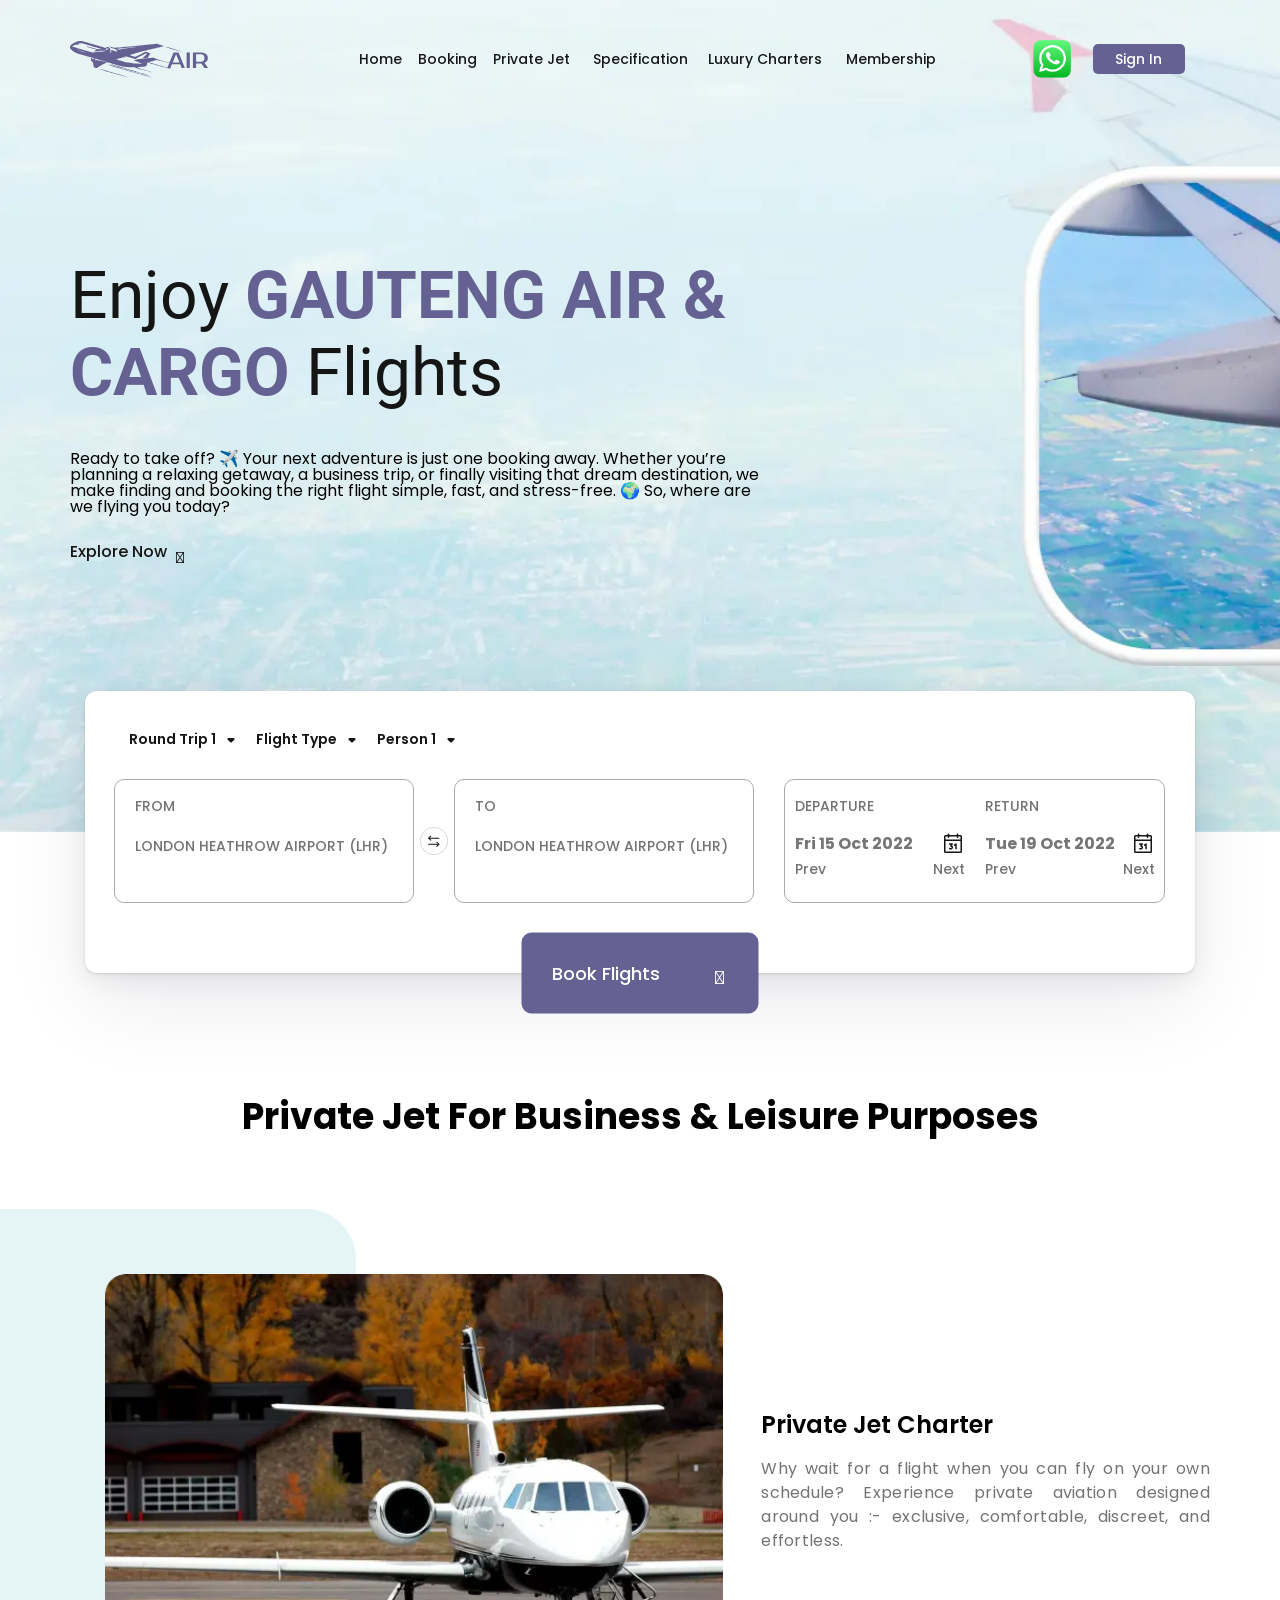
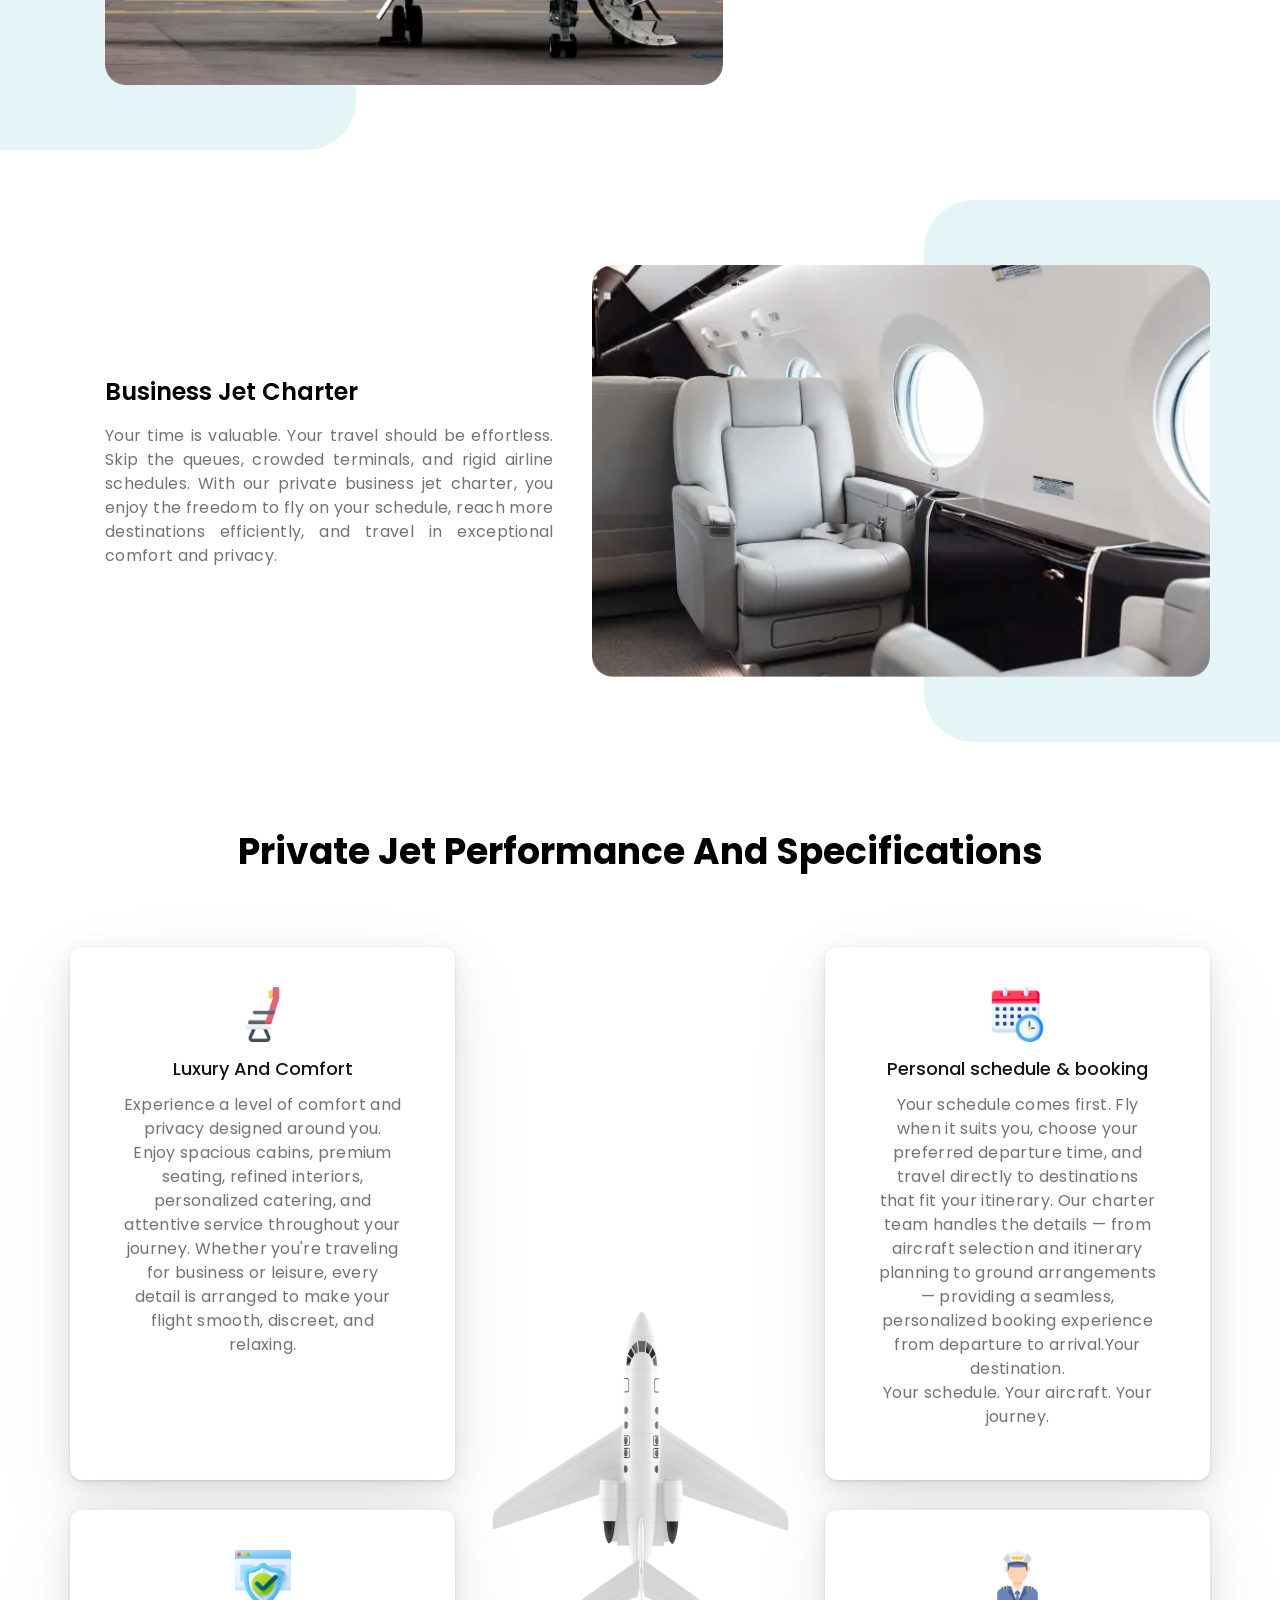
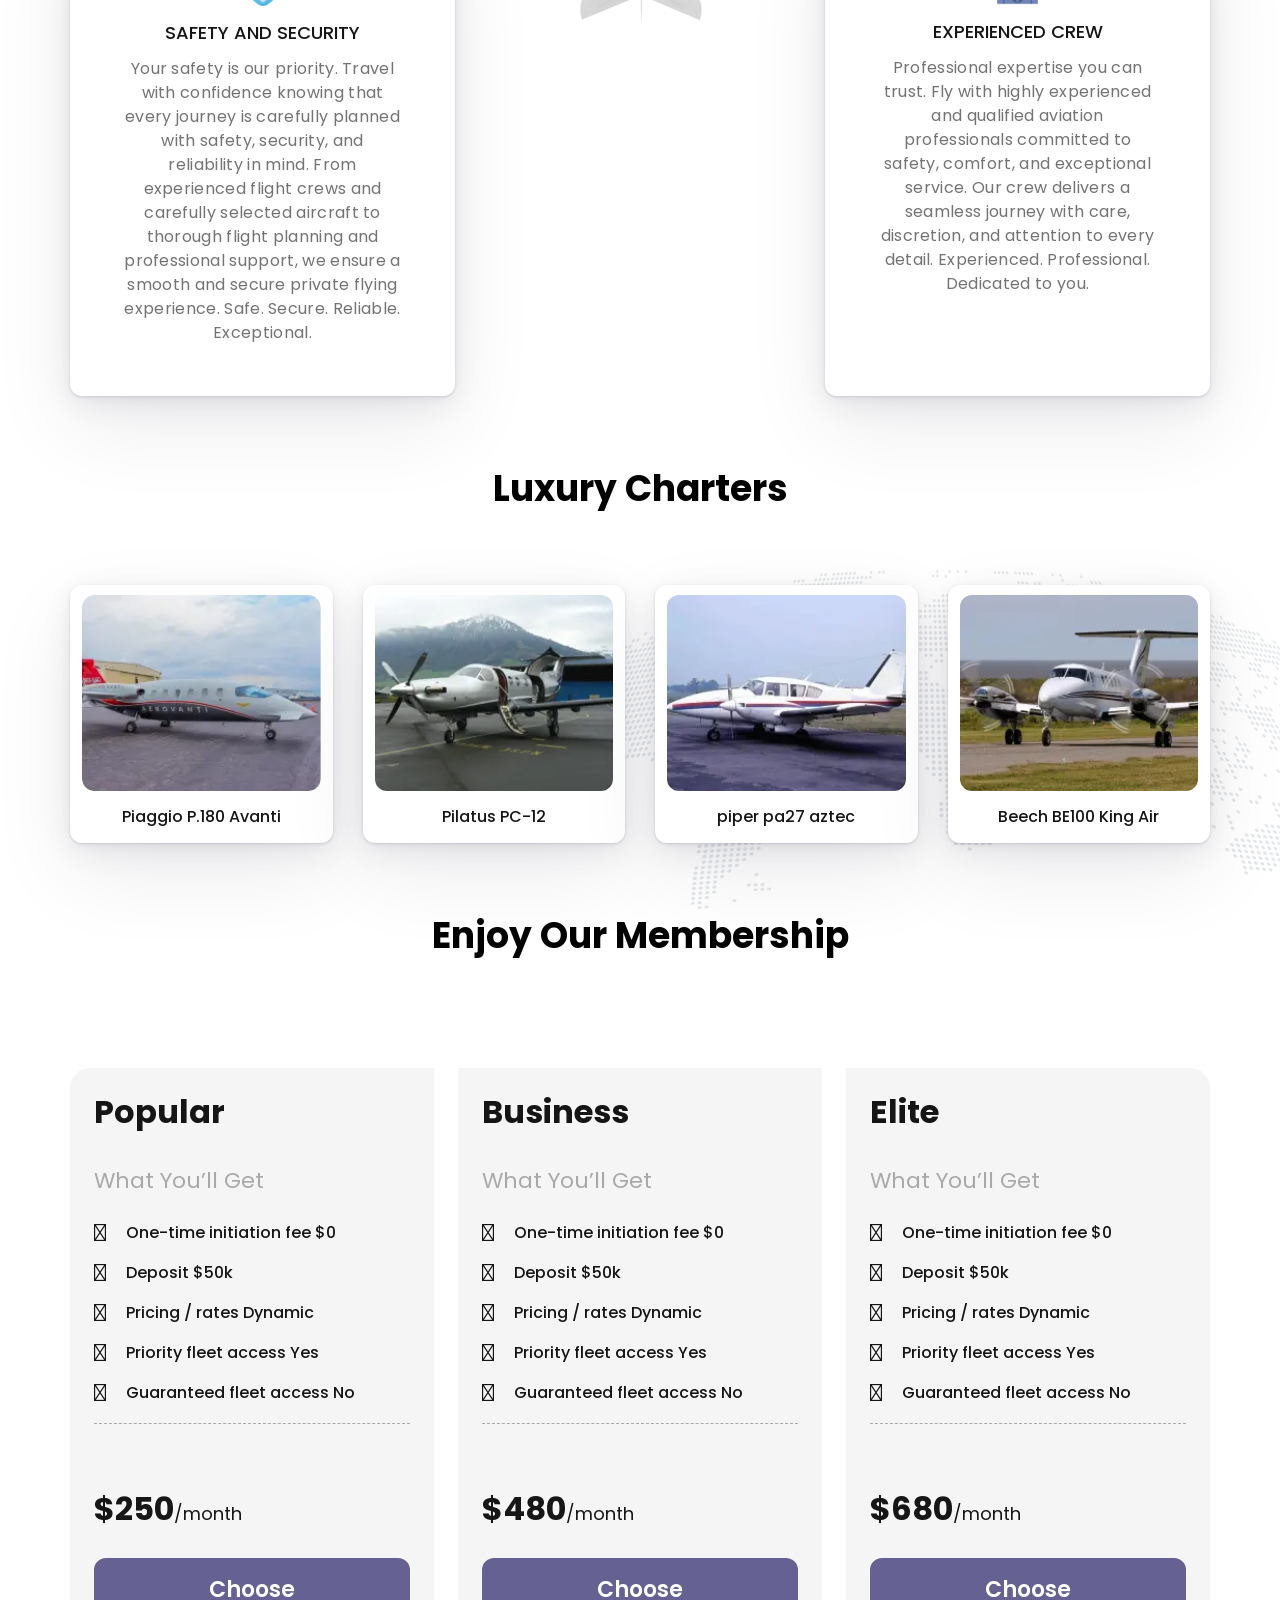
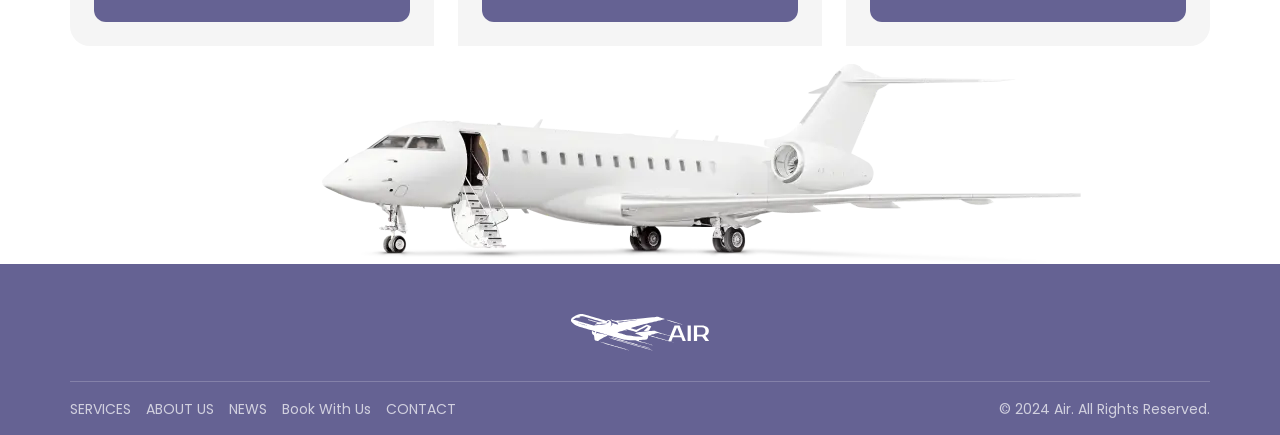
==== commit 22e7141b: "intro text" ====
--- a/index.html
+++ b/index.html
@@ -2,7 +2,7 @@
 <html lang="ru">
 
 <head>
-	<title>AtlasWing Cargo</title>
+	<title>Gauteng air Cargo</title>
 	<meta charset="UTF-8">
 	<meta name="format-detection" content="telephone=no">
 	<!-- <style>body{opacity: 0;}</style> -->
@@ -48,7 +48,7 @@
 					</nav>
 				</div>
 				<div class="header__login">
-					<a  href="https://wa.me/254742921725"  class="header__register">
+					<a  href="https://wa.me/254733398782"  class="header__register">
 						<img src="img/header/apple.png" alt=""style="width:42px;height:42px;">
 						<!-- <div >
 							 
@@ -73,8 +73,19 @@
 				<div class="reserved__container">
 					<div class="reserved__content">
 						<h2 class="reserved__title">
-							Enjoy <span>GAUTENG AIR & CARGO</span> perfect flights
+							Enjoy <span>GAUTENG AIR & CARGO</span> flights
 						</h2>
+						<h3 style="color: black; height: 25px " >Ready to take off? 
+							✈️ Your next adventure is just one booking away. 							
+							Whether you’re planning a relaxing getaway, a business trip, 
+							or finally visiting that dream destination, we make finding and 
+							booking the right flight simple, fast, and stress-free. 
+							🌍 So, where are we flying you today?
+						</h3>
+						<br>
+						<br>
+						<br>
+						<br>
 						<div class="reserved__now">
 							<a href="#" class="reserved__link">Explore Now</a>
 						</div>
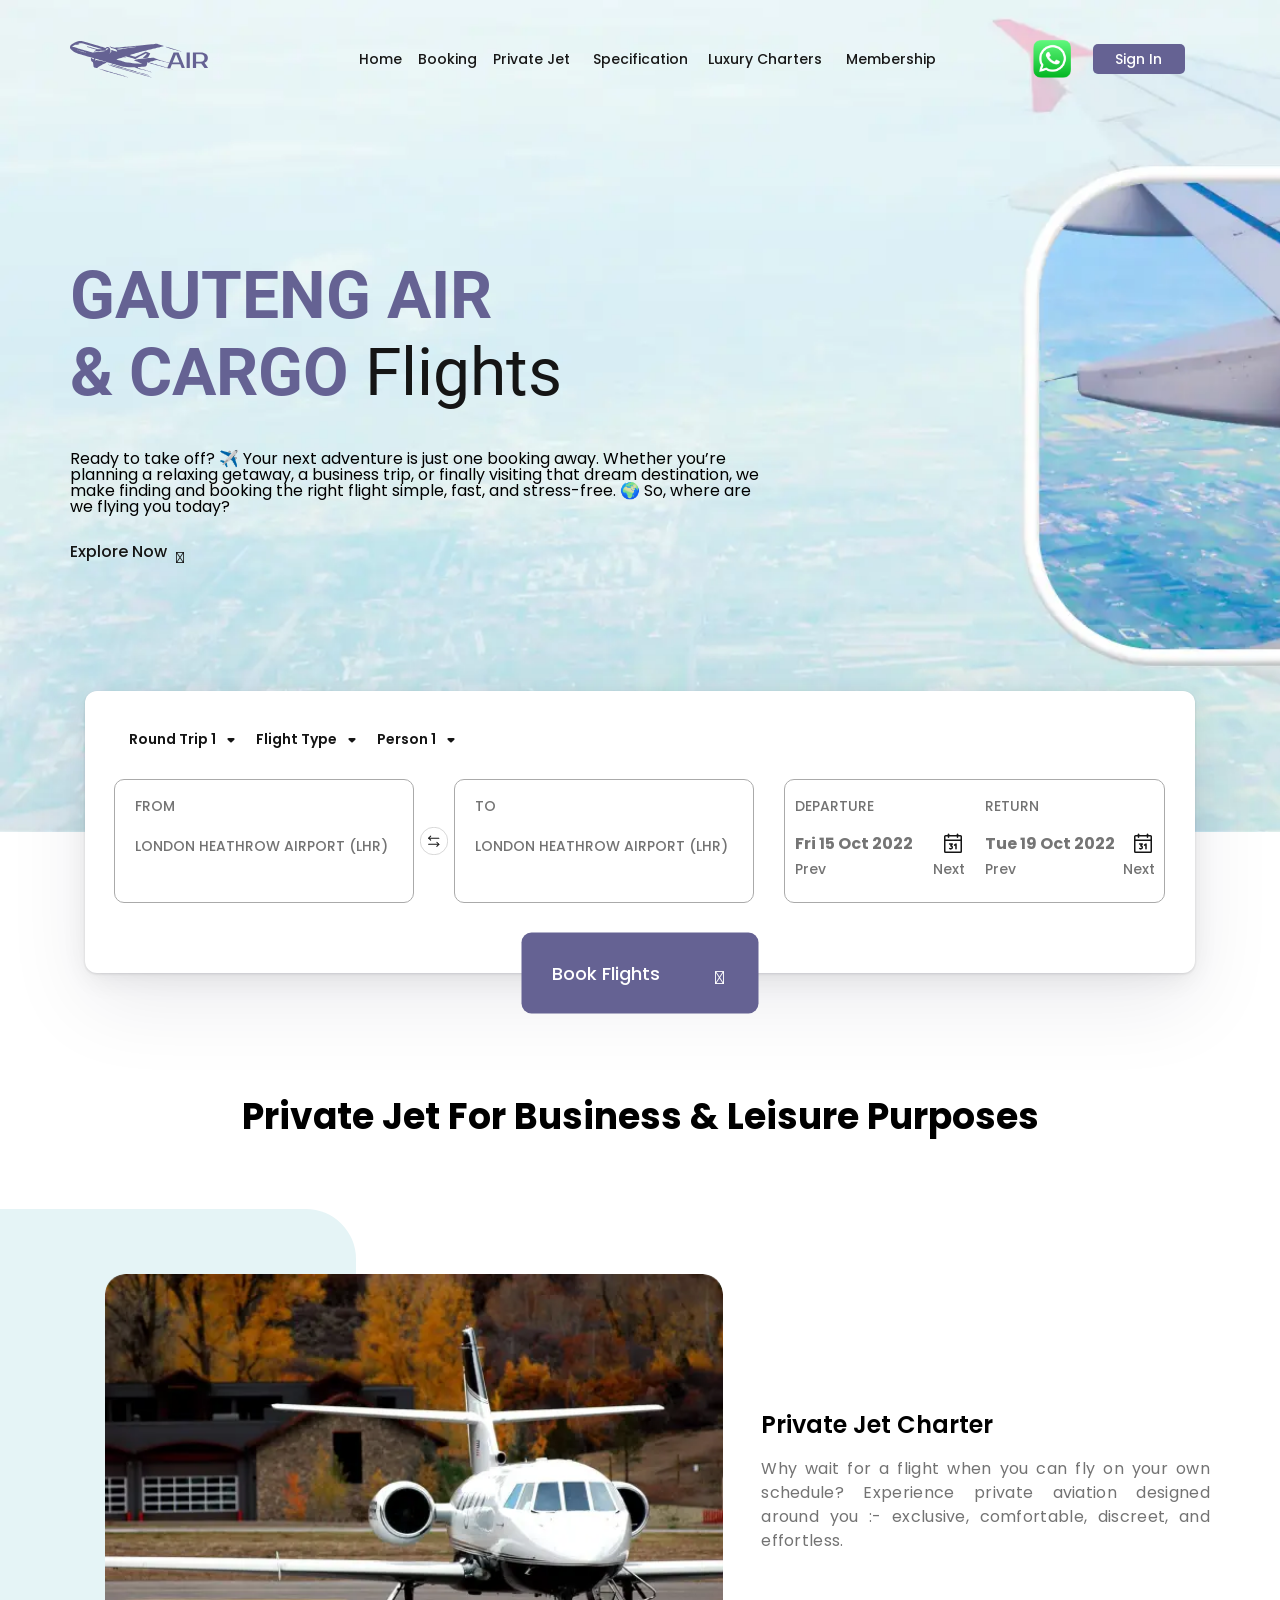
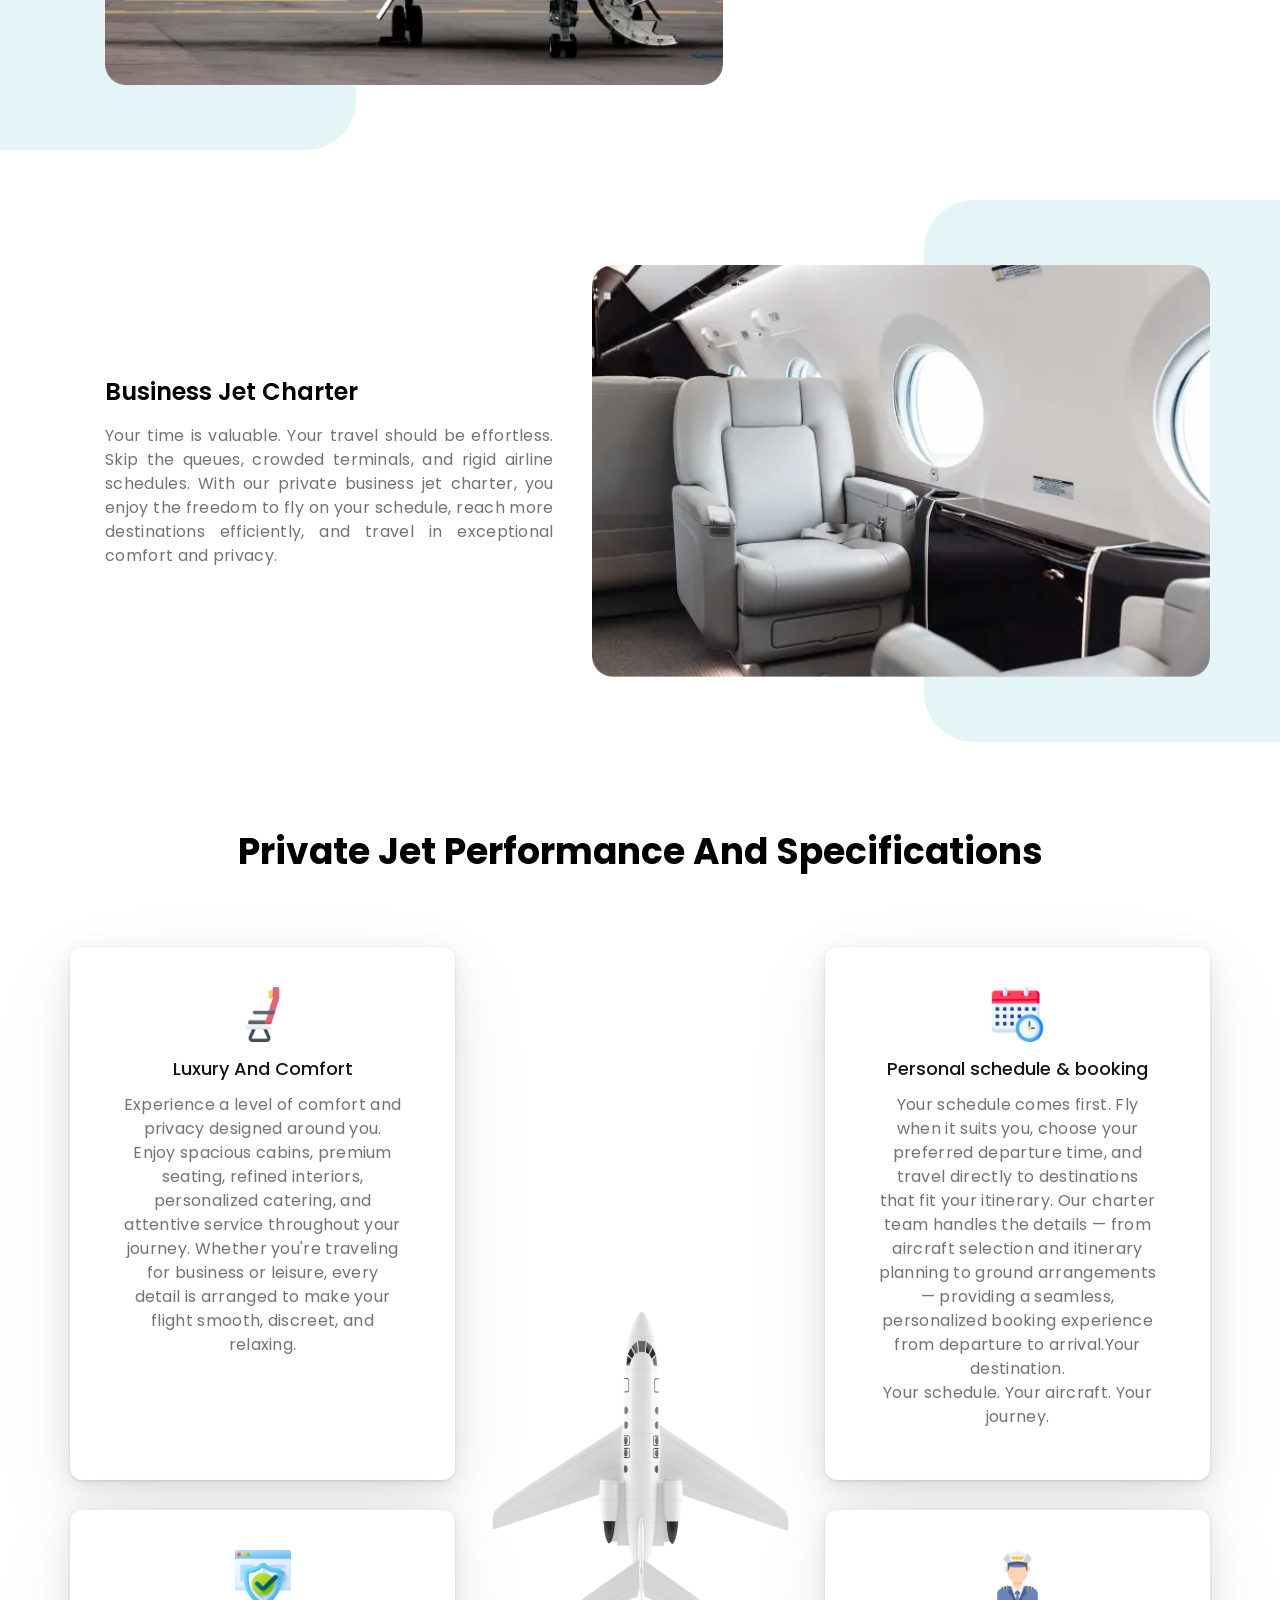
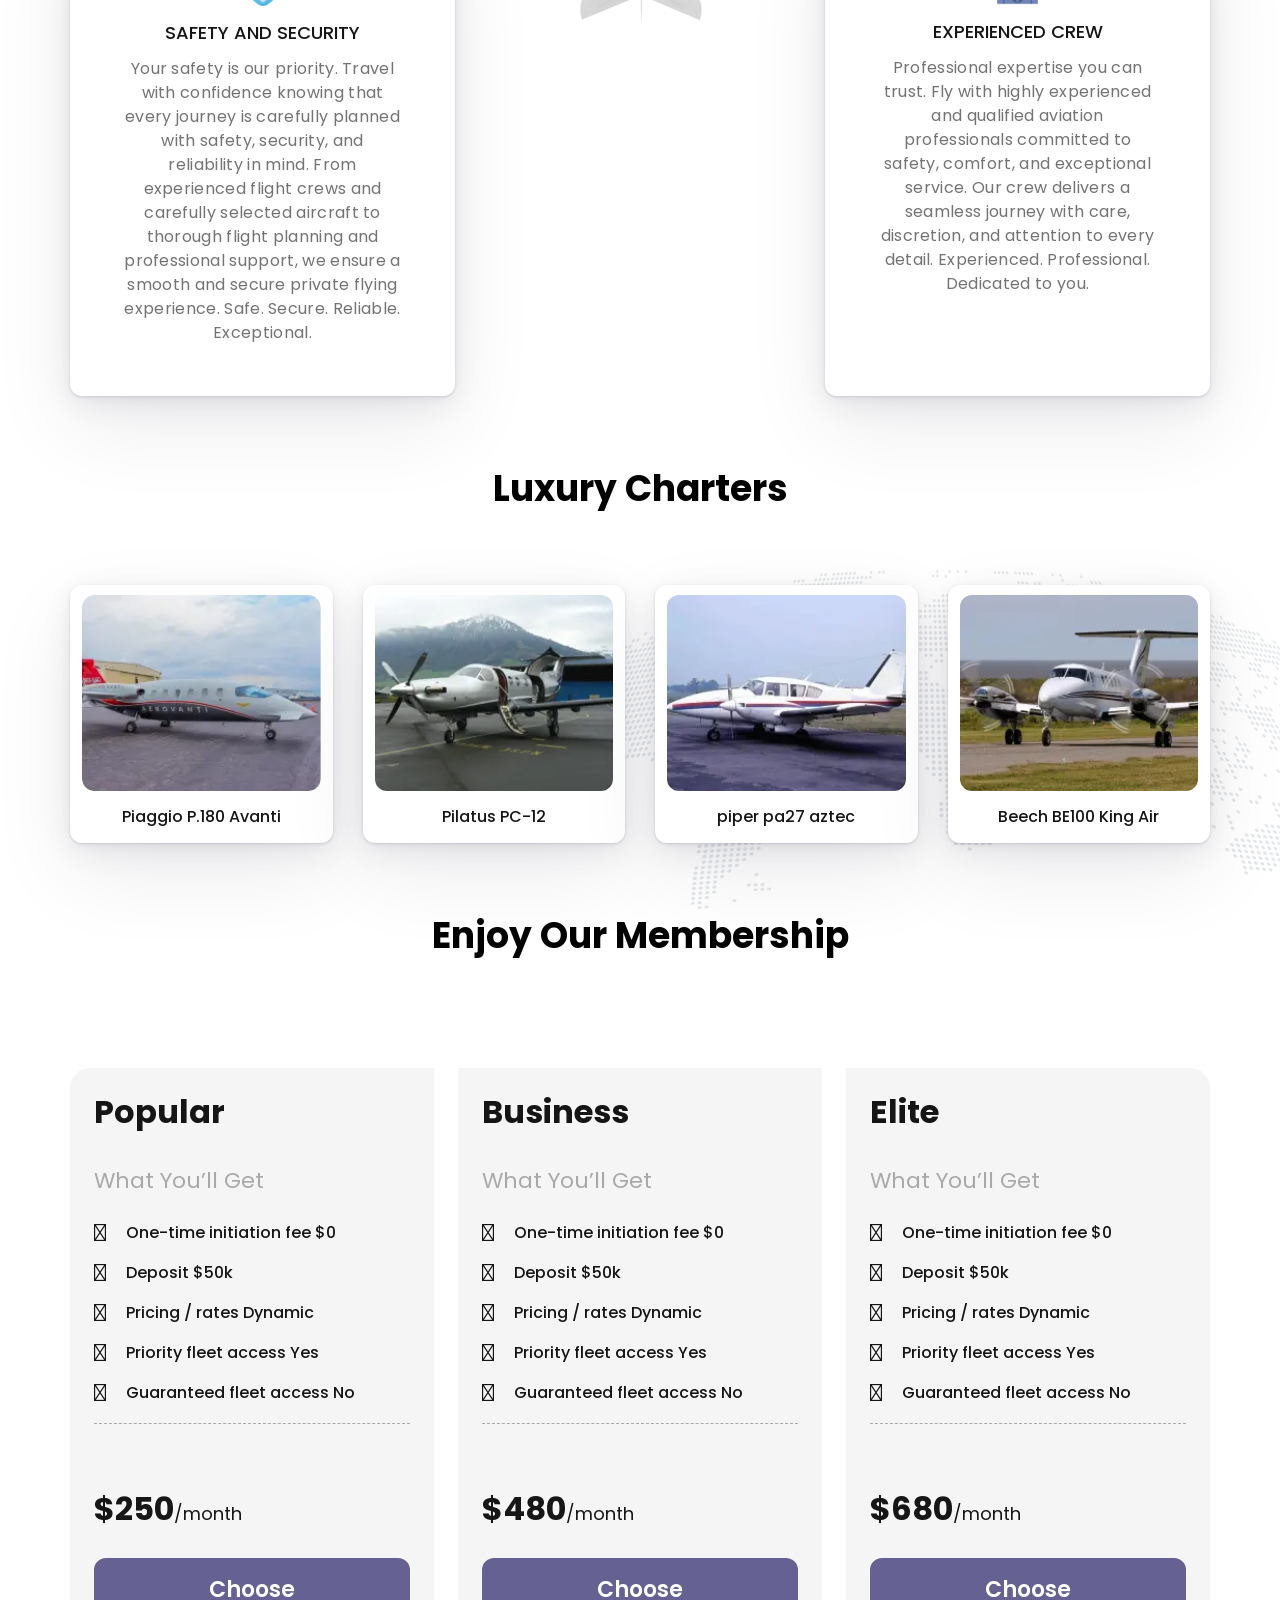
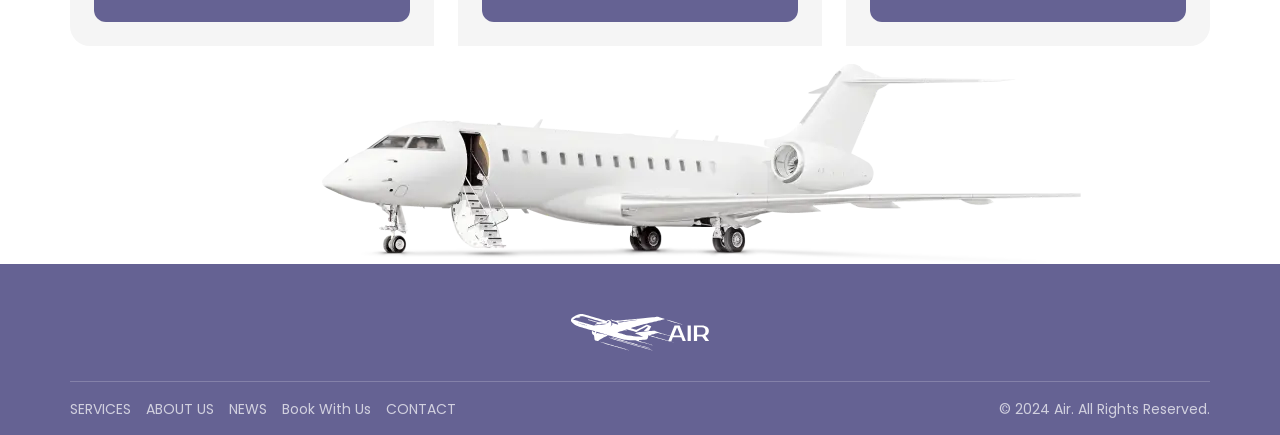
==== commit 2e350164: "modi" ====
--- a/index.html
+++ b/index.html
@@ -73,7 +73,7 @@
 				<div class="reserved__container">
 					<div class="reserved__content">
 						<h2 class="reserved__title">
-							Enjoy <span>GAUTENG AIR & CARGO</span> flights
+							<span>GAUTENG AIR <br> & CARGO</span> flights
 						</h2>
 						<h3 style="color: black; height: 25px " >Ready to take off? 
 							✈️ Your next adventure is just one booking away. 							
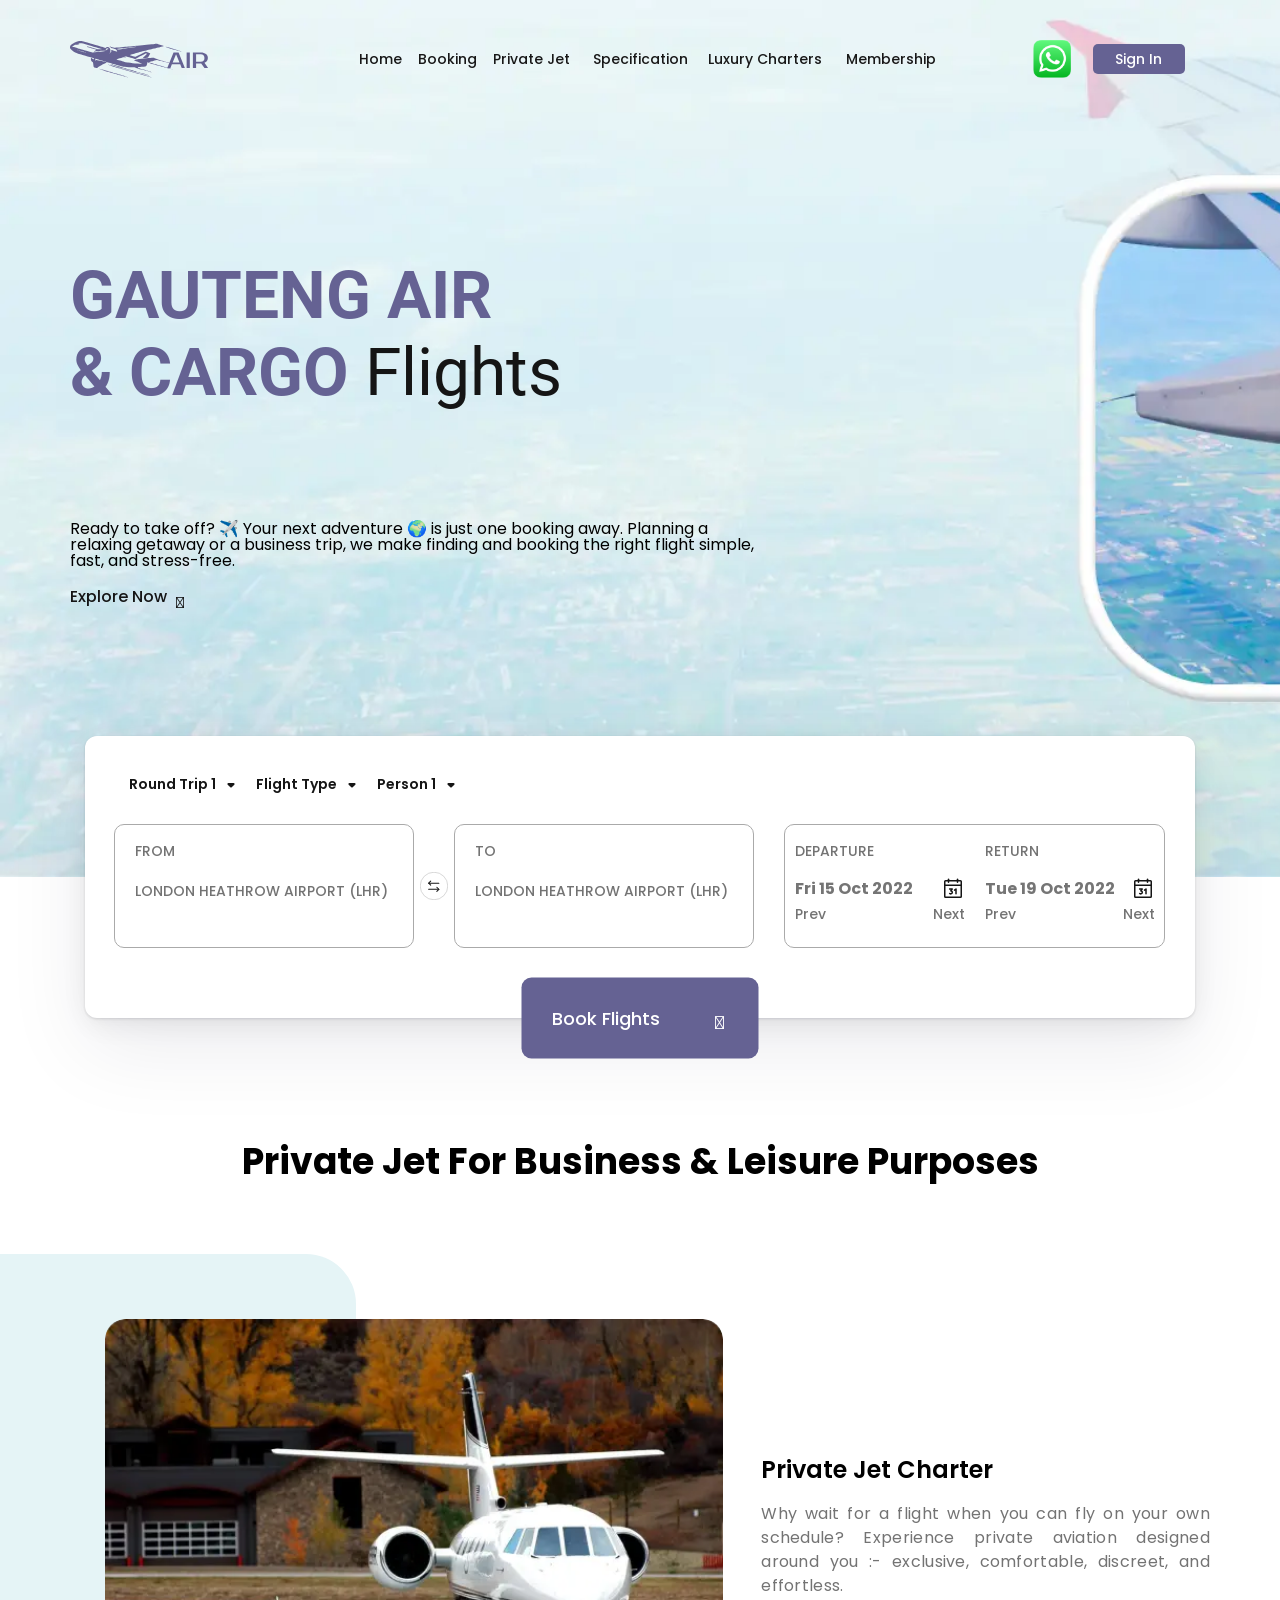
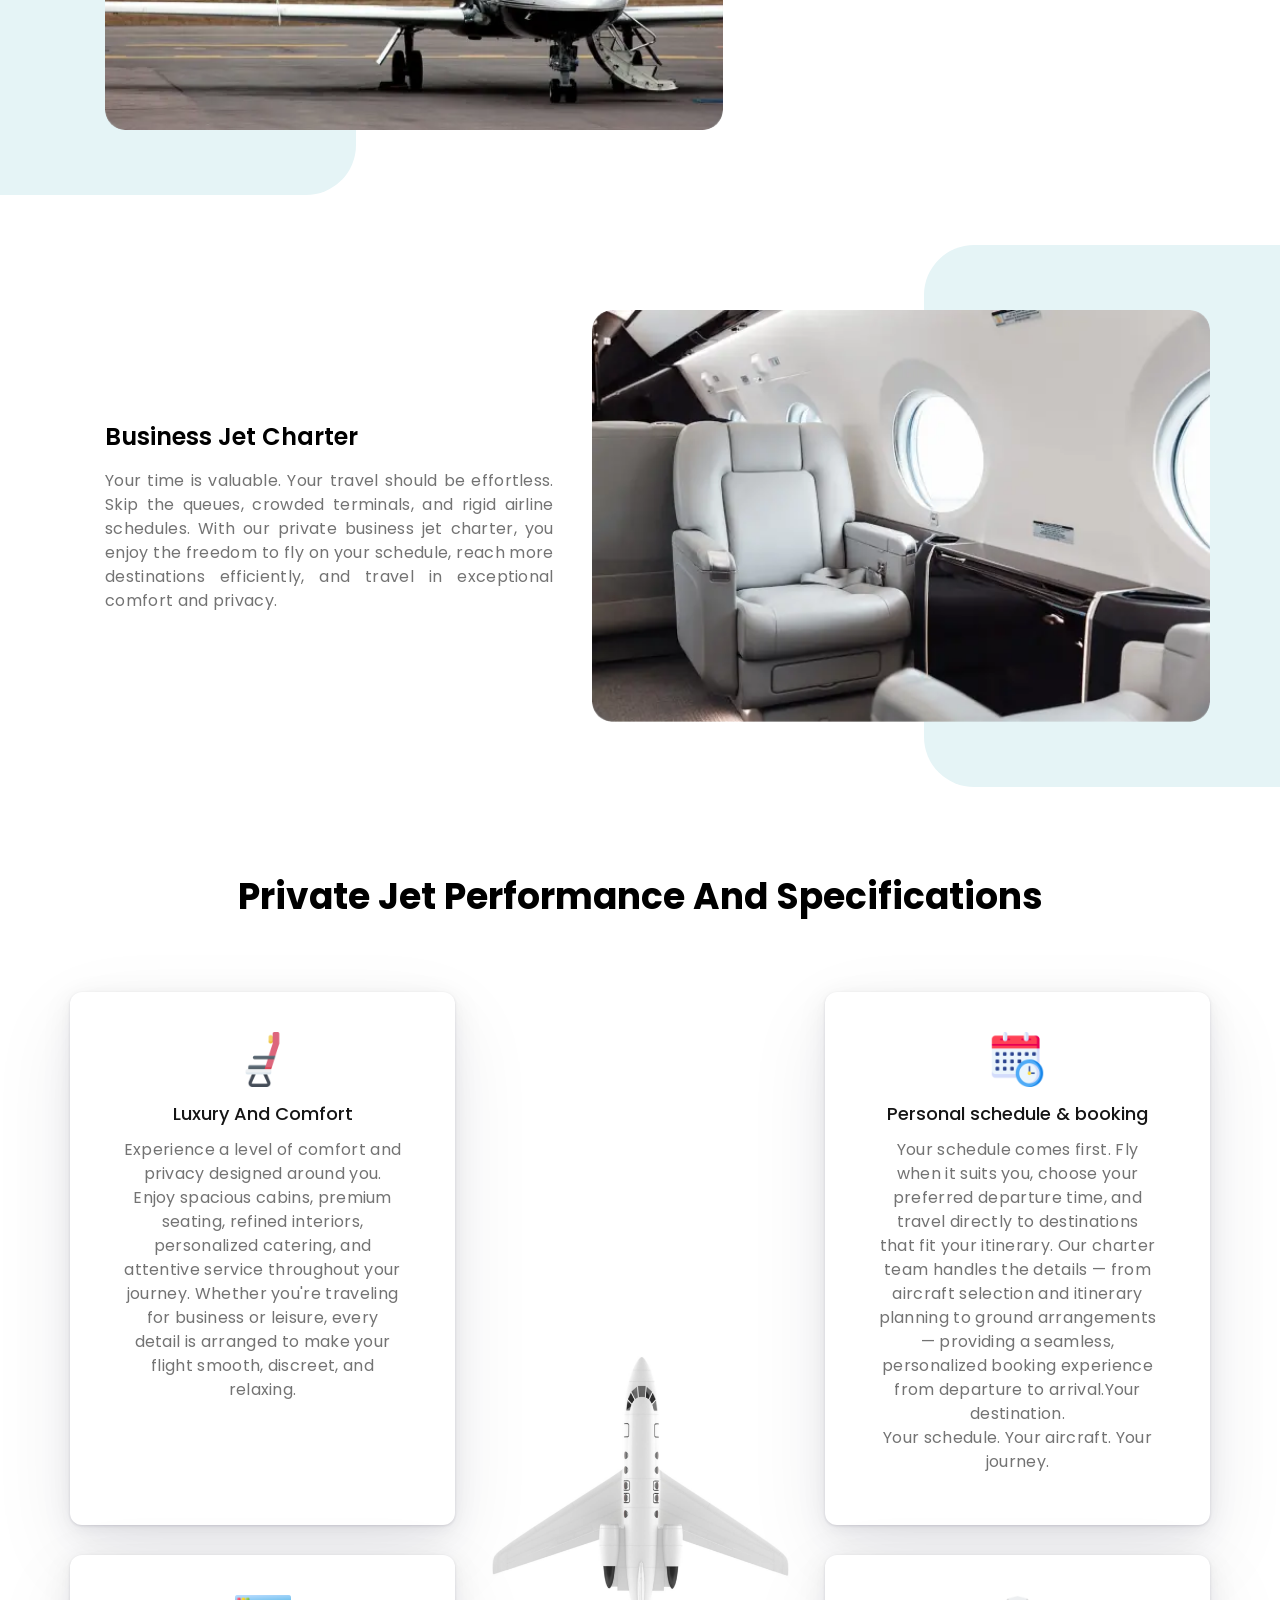
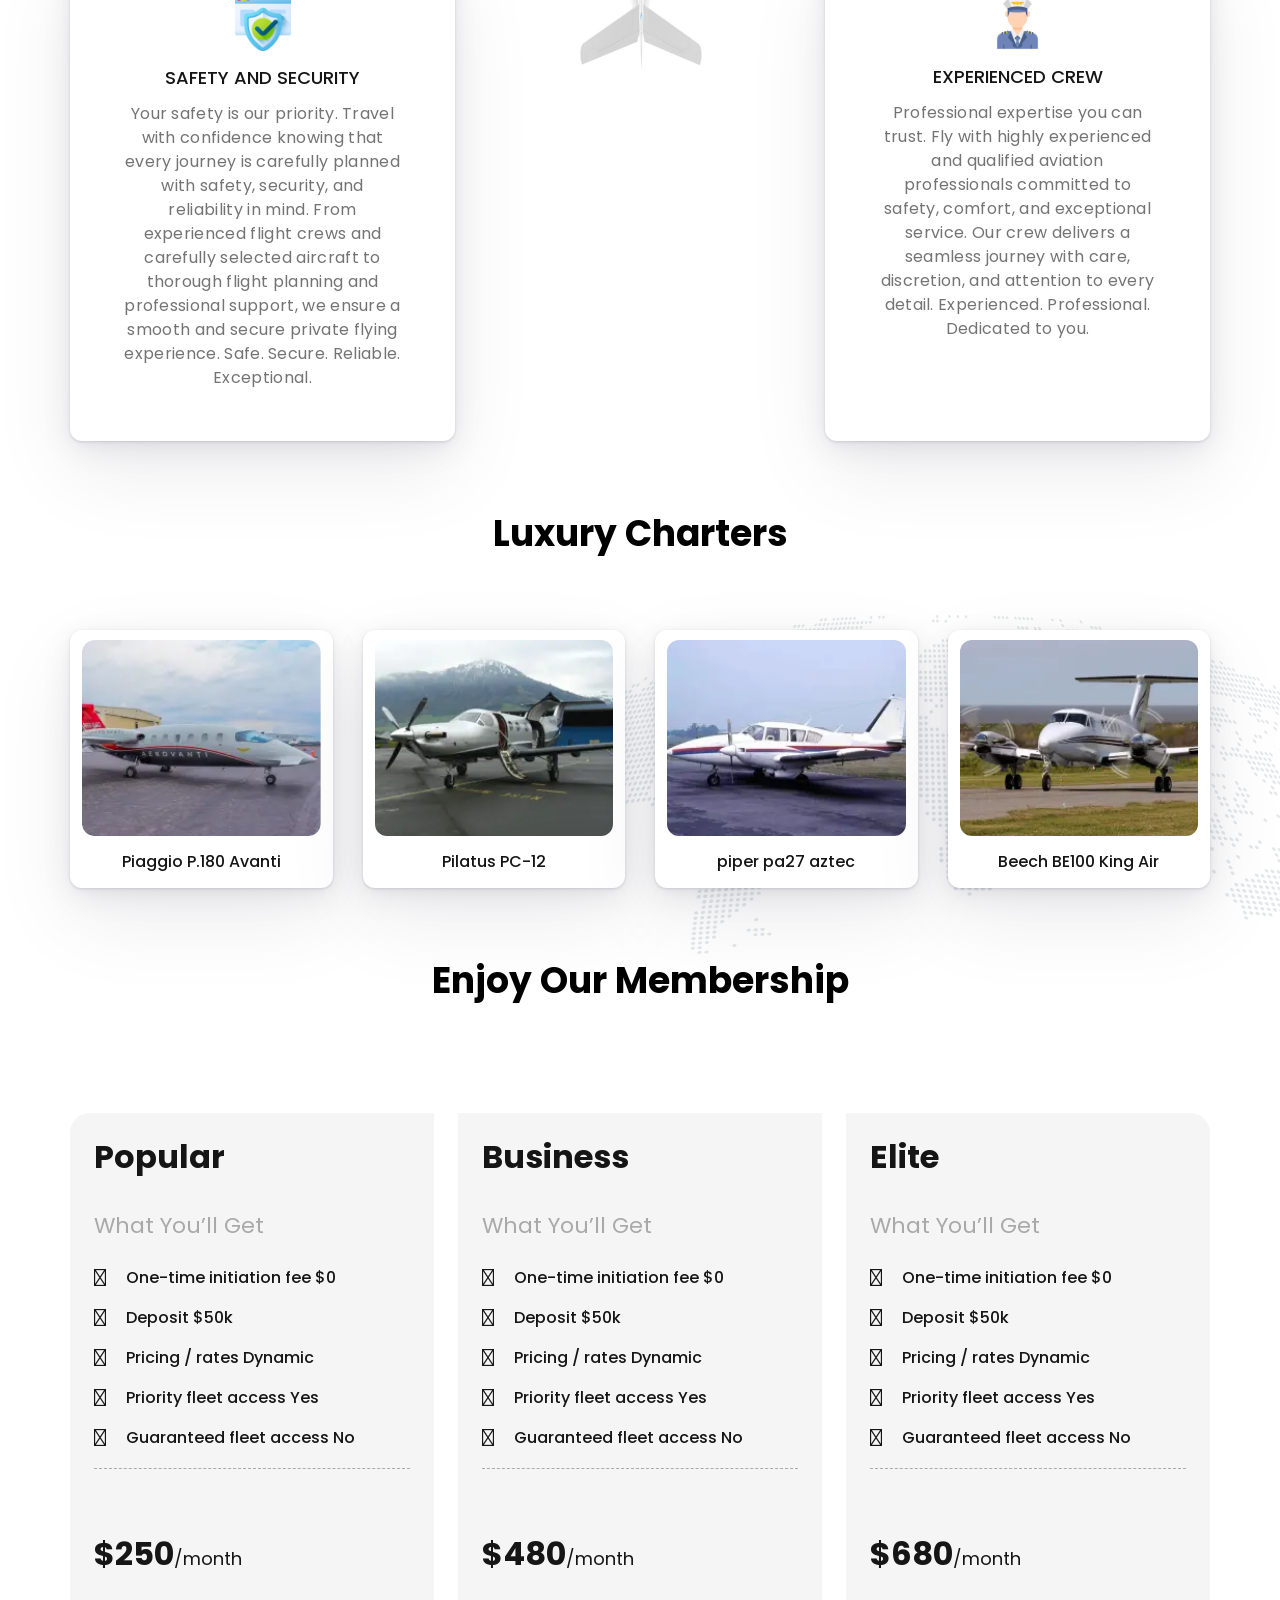
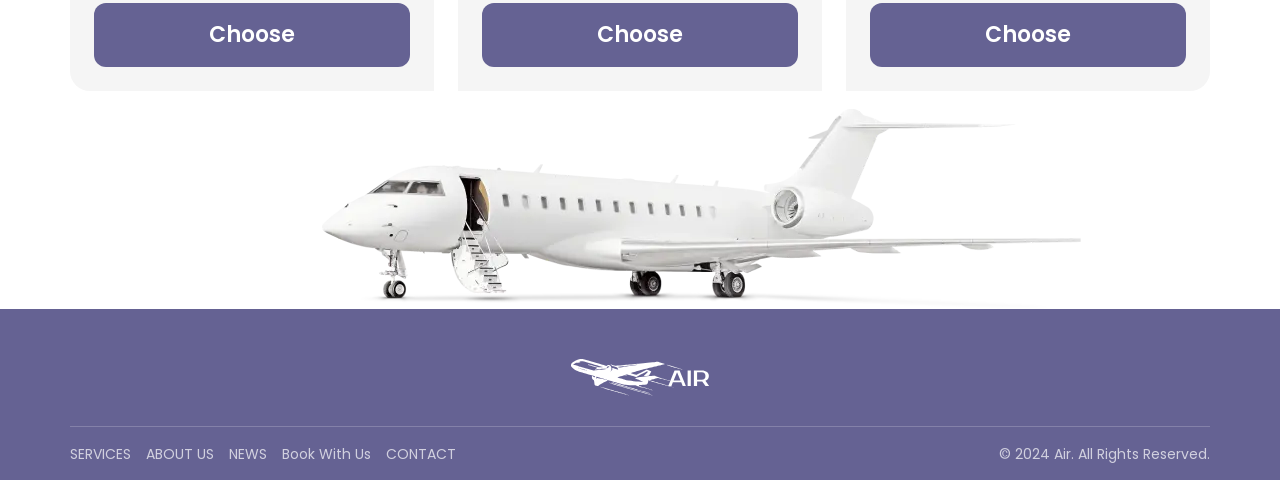
==== commit 2ecdce66: "edits" ====
--- a/index.html
+++ b/index.html
@@ -75,12 +75,11 @@
 						<h2 class="reserved__title">
 							<span>GAUTENG AIR <br> & CARGO</span> flights
 						</h2>
-						<h3 style="color: black; height: 25px " >Ready to take off? 
-							✈️ Your next adventure is just one booking away. 							
-							Whether you’re planning a relaxing getaway, a business trip, 
-							or finally visiting that dream destination, we make finding and 
-							booking the right flight simple, fast, and stress-free. 
-							🌍 So, where are we flying you today?
+						<h3 style="color: black; height: 25px; padding-top: 10%;" >Ready to take off? 
+							✈️ Your next adventure 🌍 is just one booking away. 							
+							Planning a relaxing getaway or a business trip, 
+							we make finding and booking the right flight 
+							simple, fast, and stress-free. 
 						</h3>
 						<br>
 						<br>
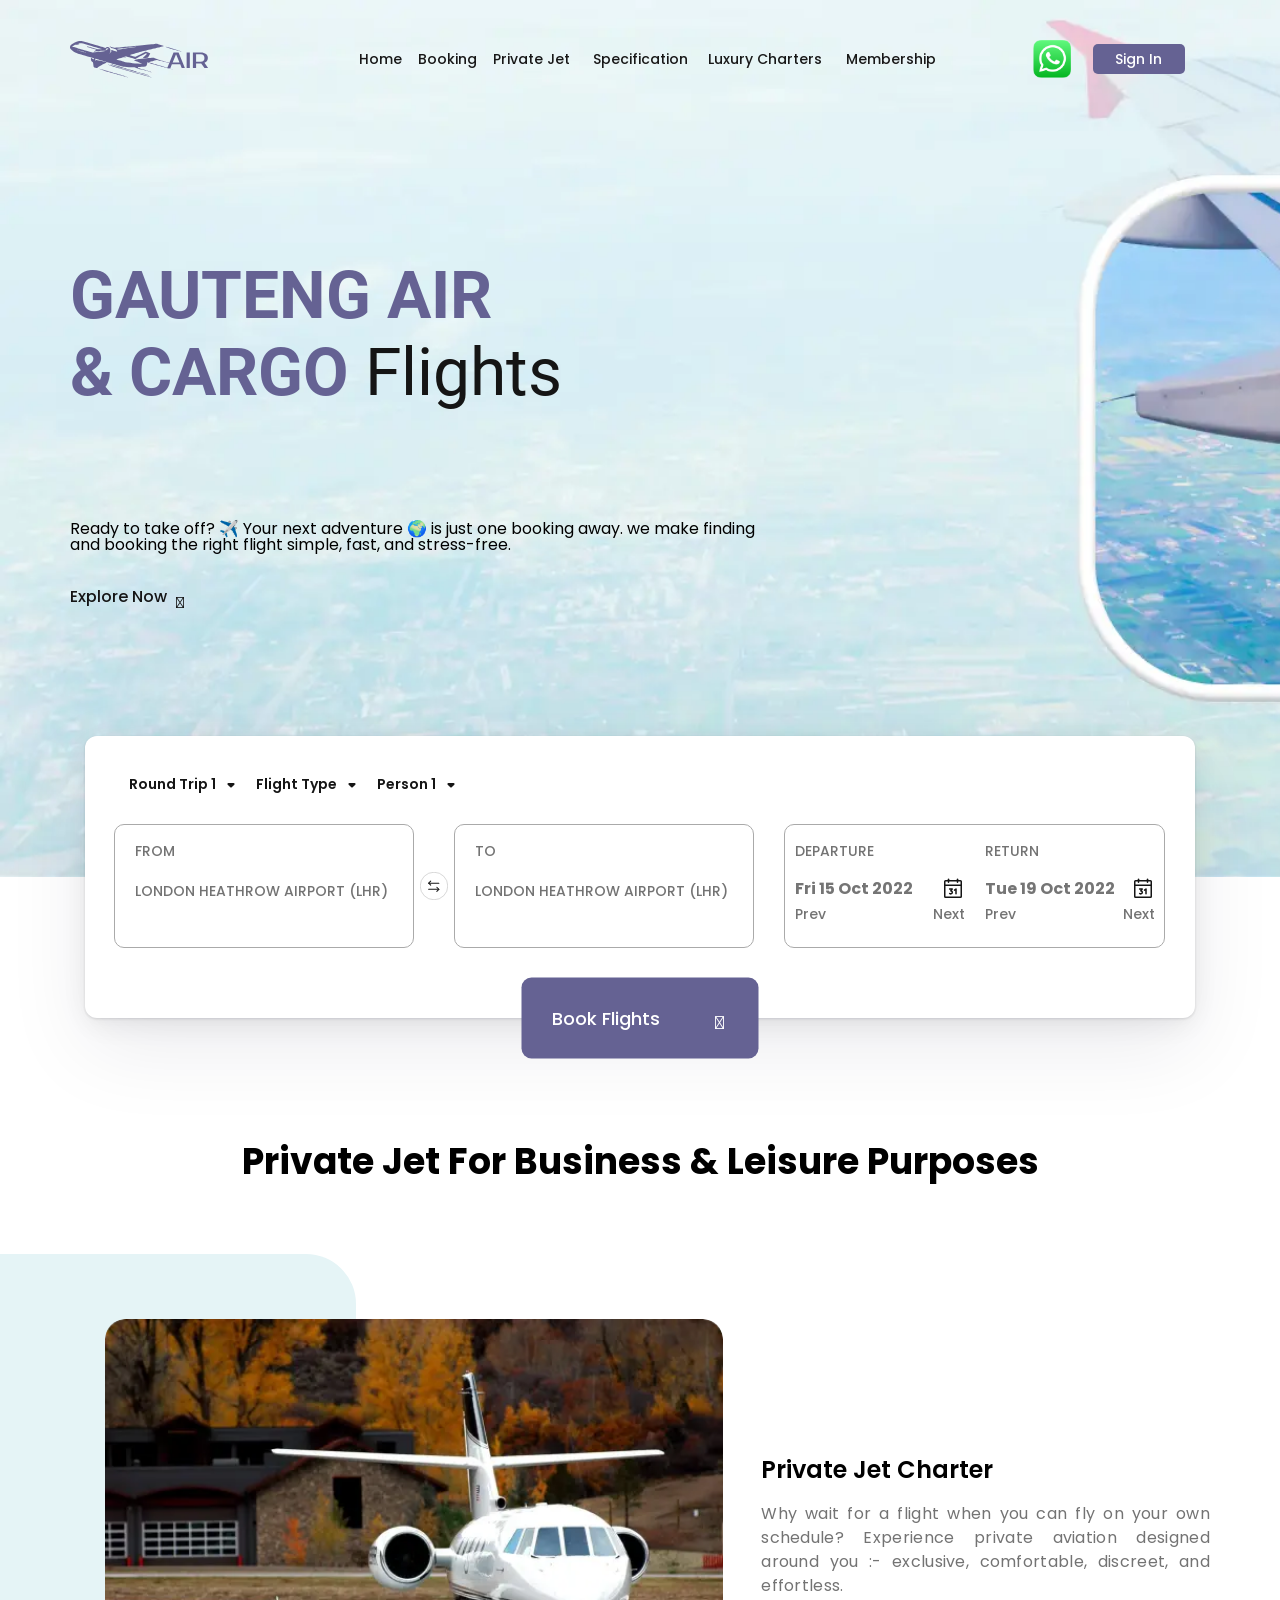
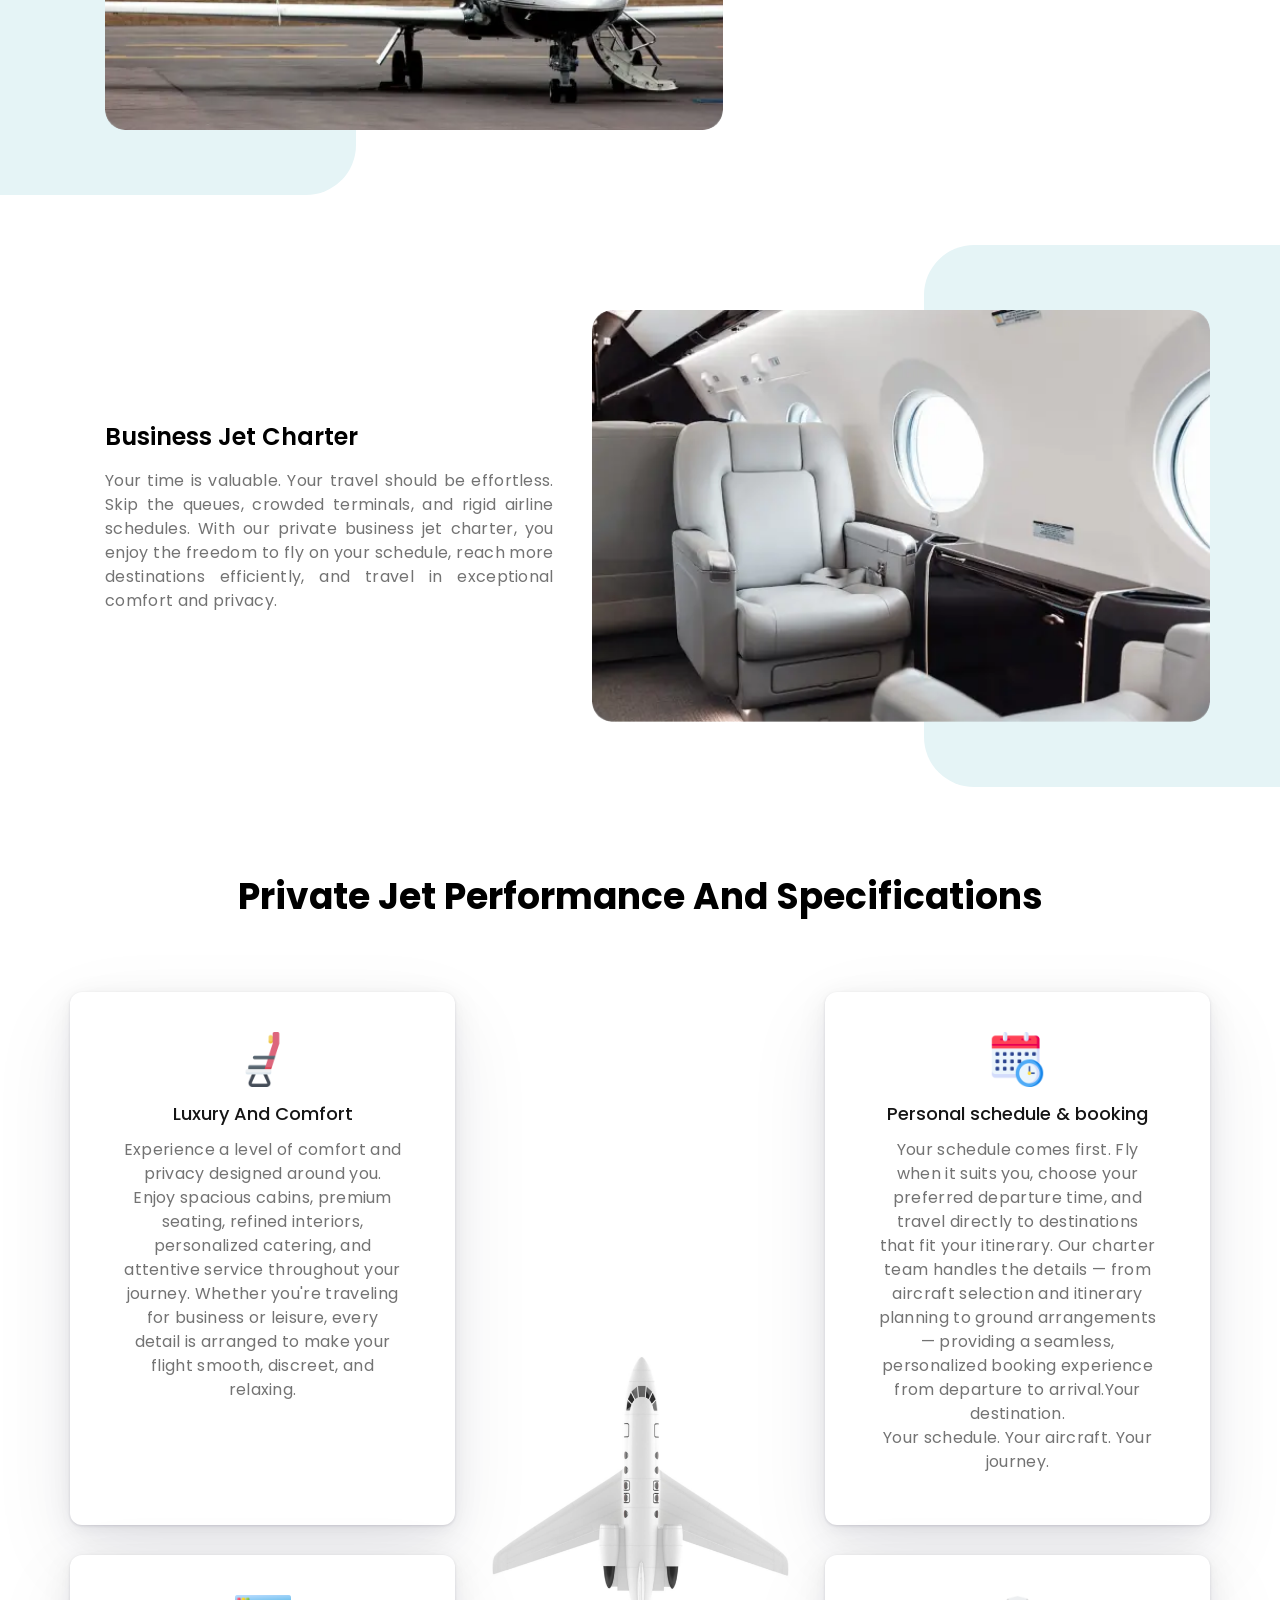
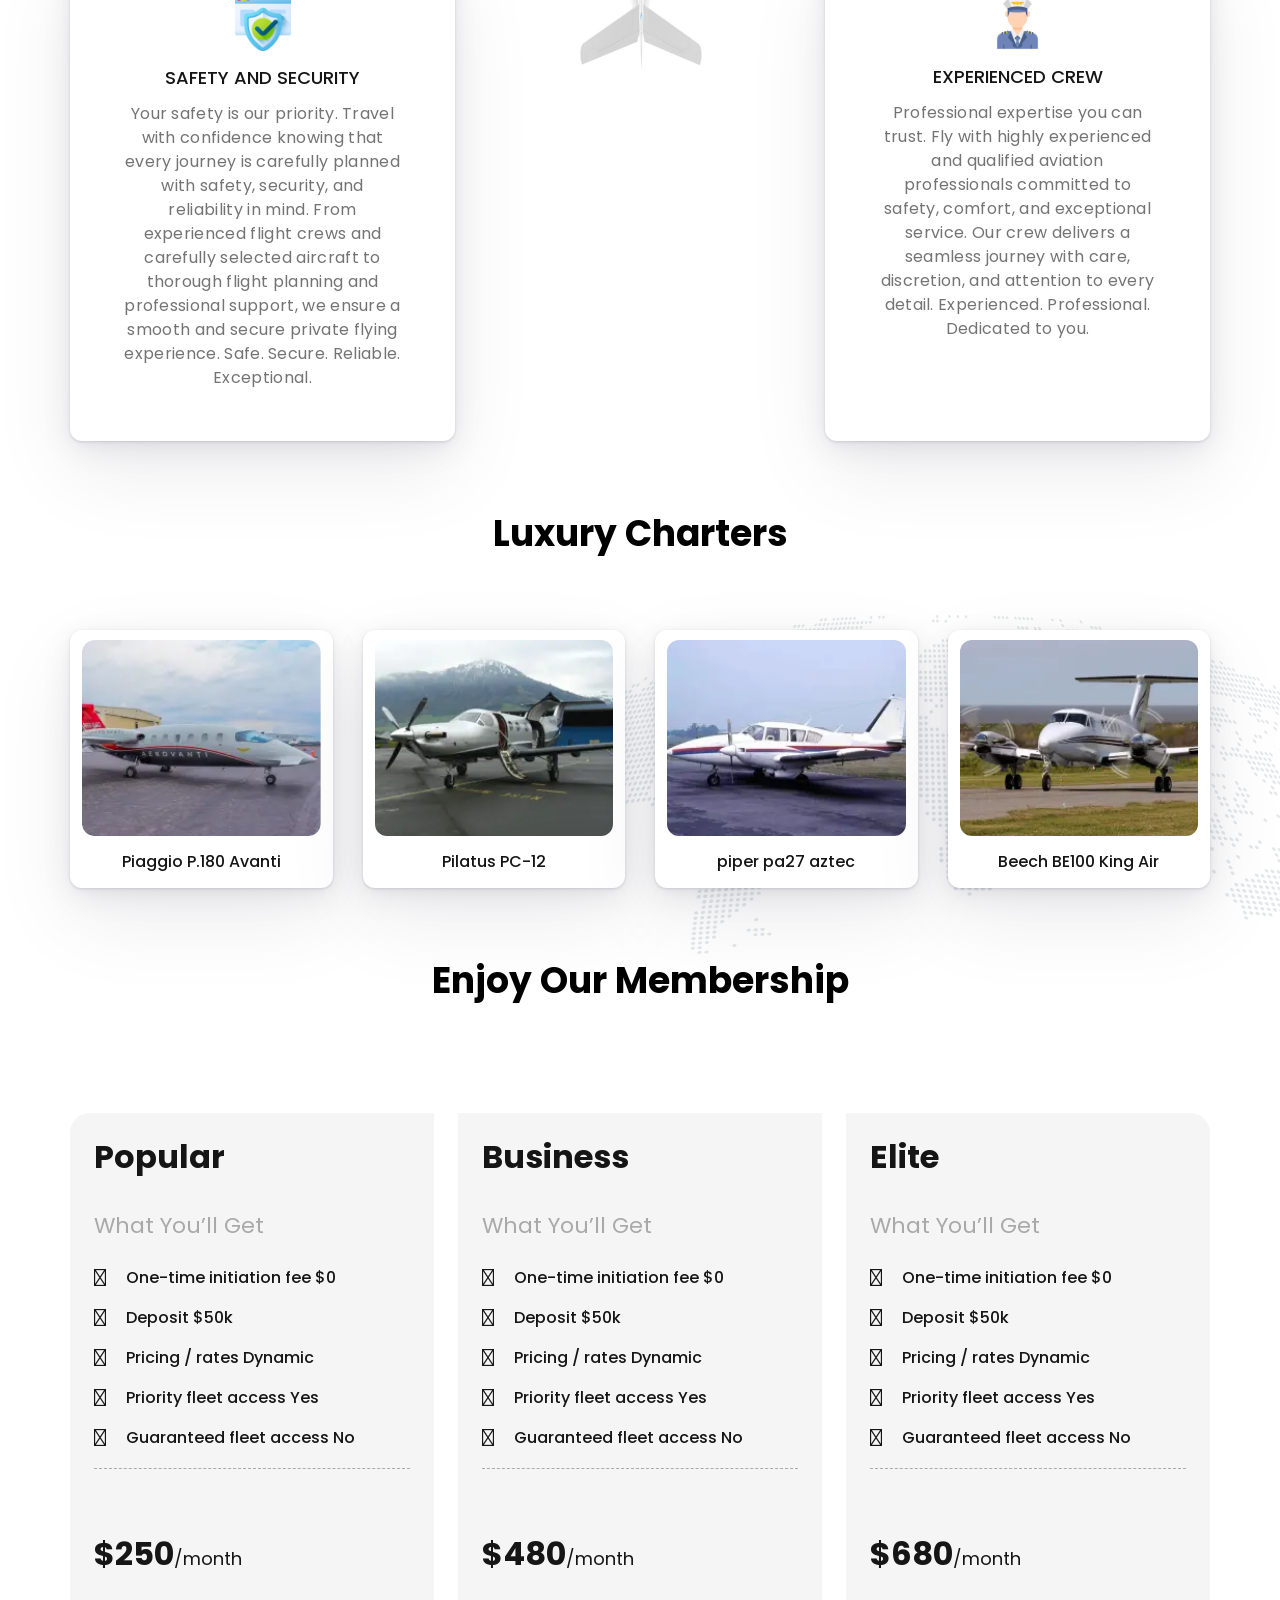
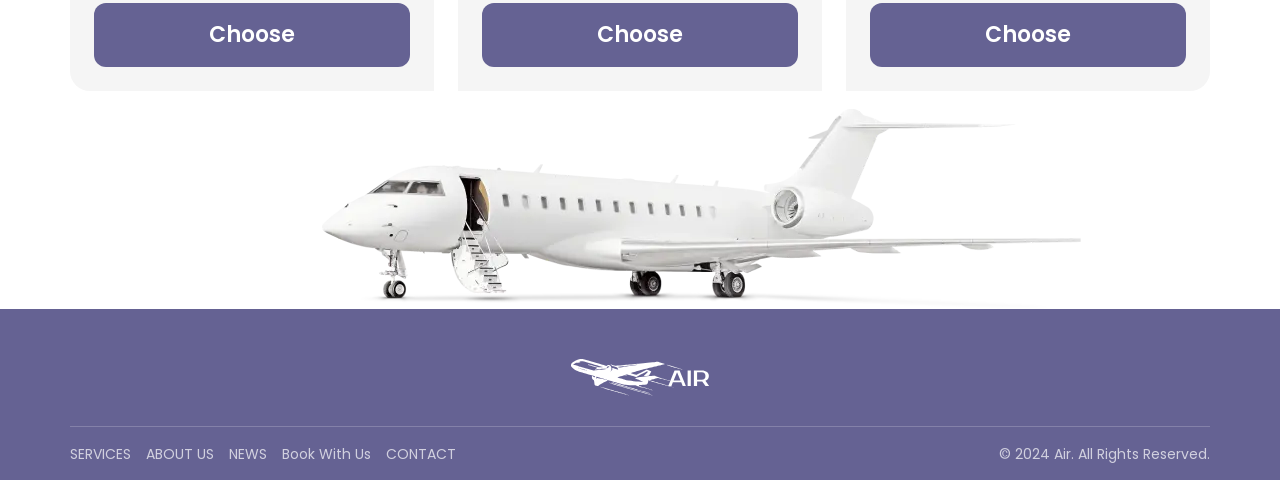
==== commit d4411e92: "edits" ====
--- a/index.html
+++ b/index.html
@@ -77,7 +77,6 @@
 						</h2>
 						<h3 style="color: black; height: 25px; padding-top: 10%;" >Ready to take off? 
 							✈️ Your next adventure 🌍 is just one booking away. 							
-							Planning a relaxing getaway or a business trip, 
 							we make finding and booking the right flight 
 							simple, fast, and stress-free. 
 						</h3>
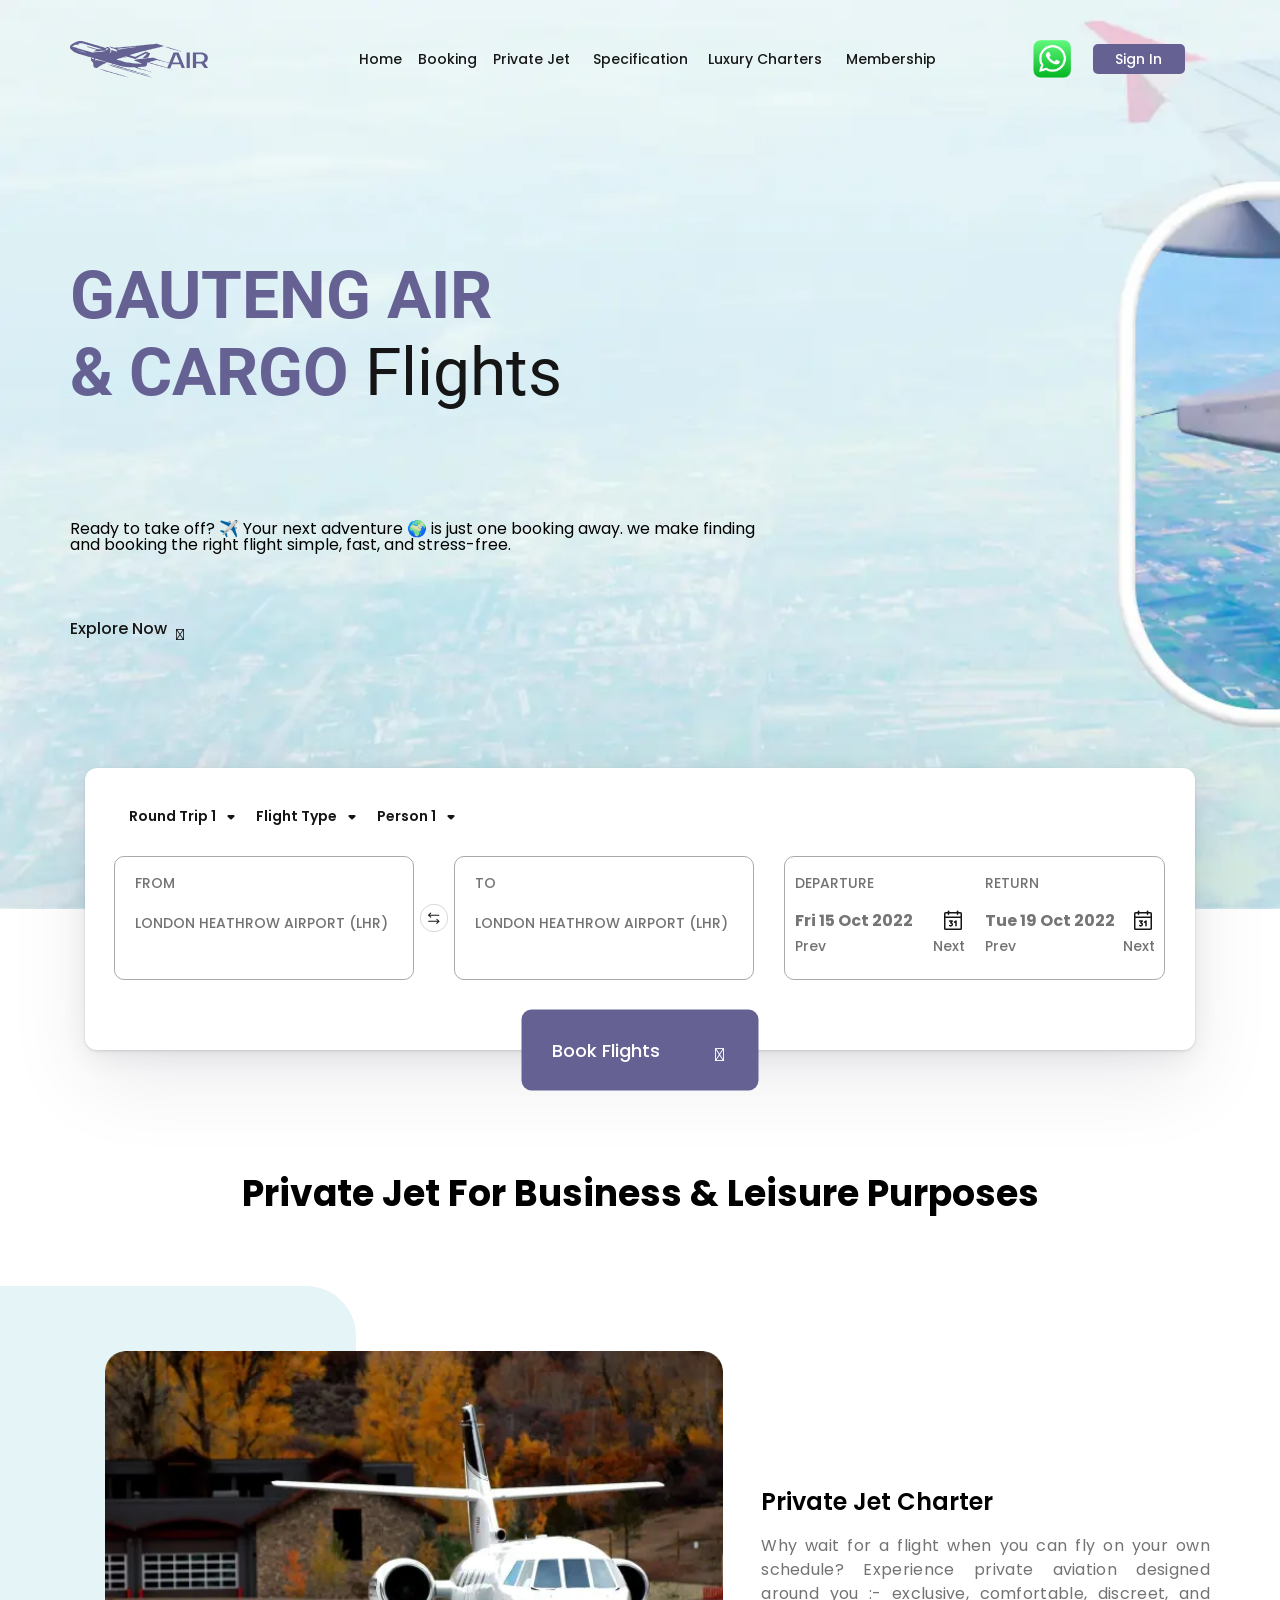
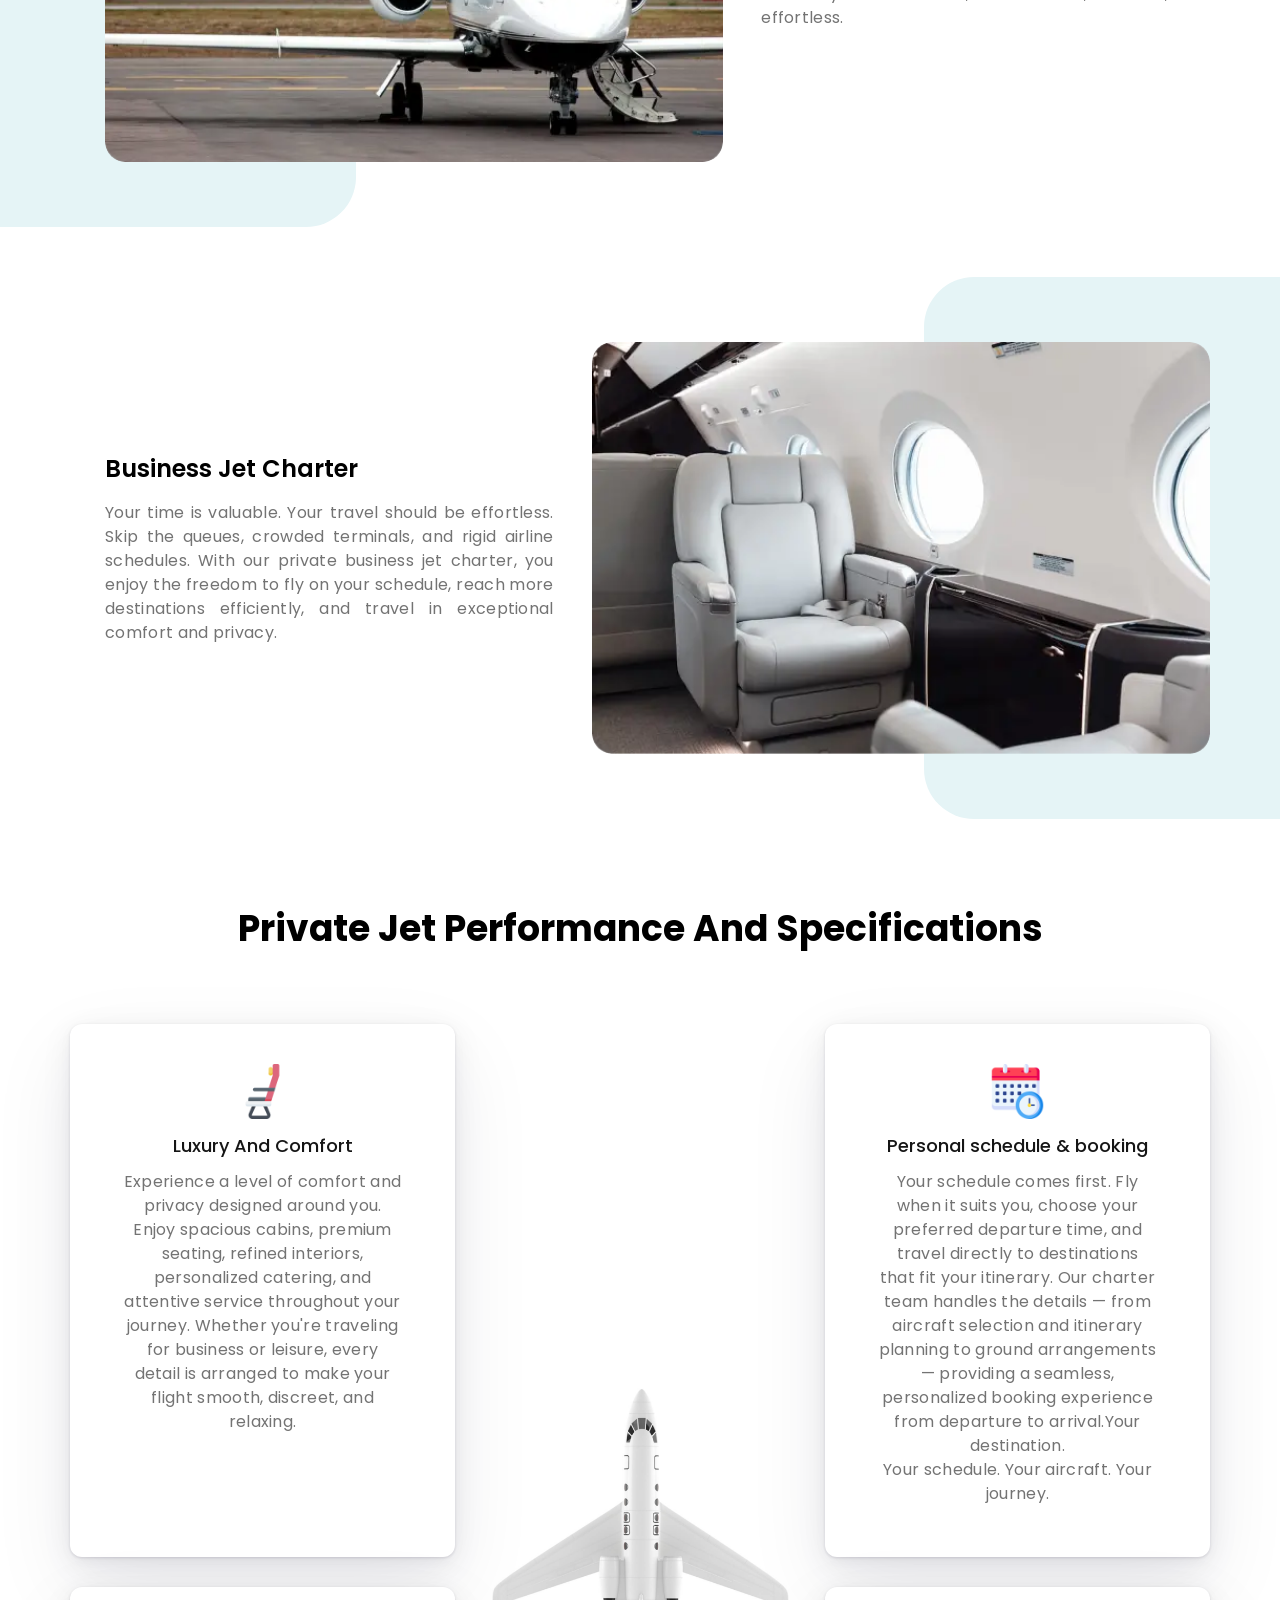
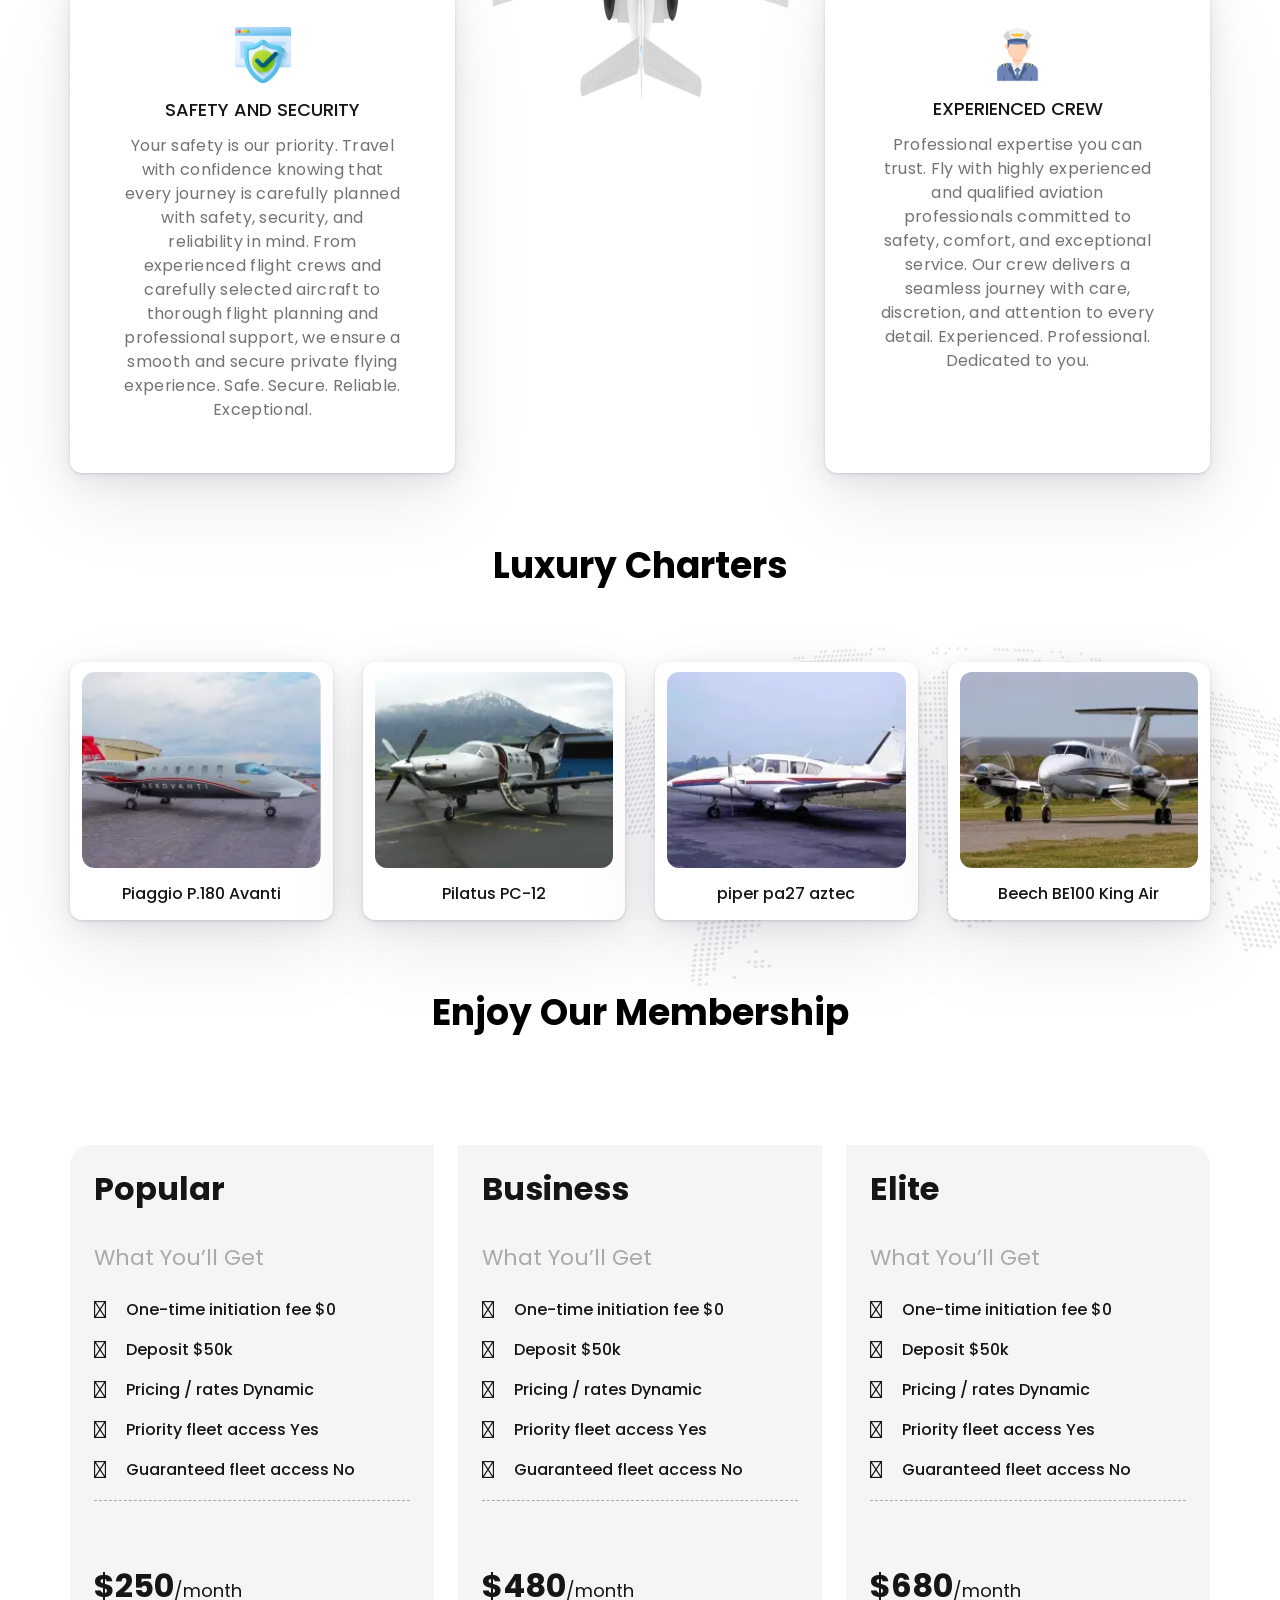
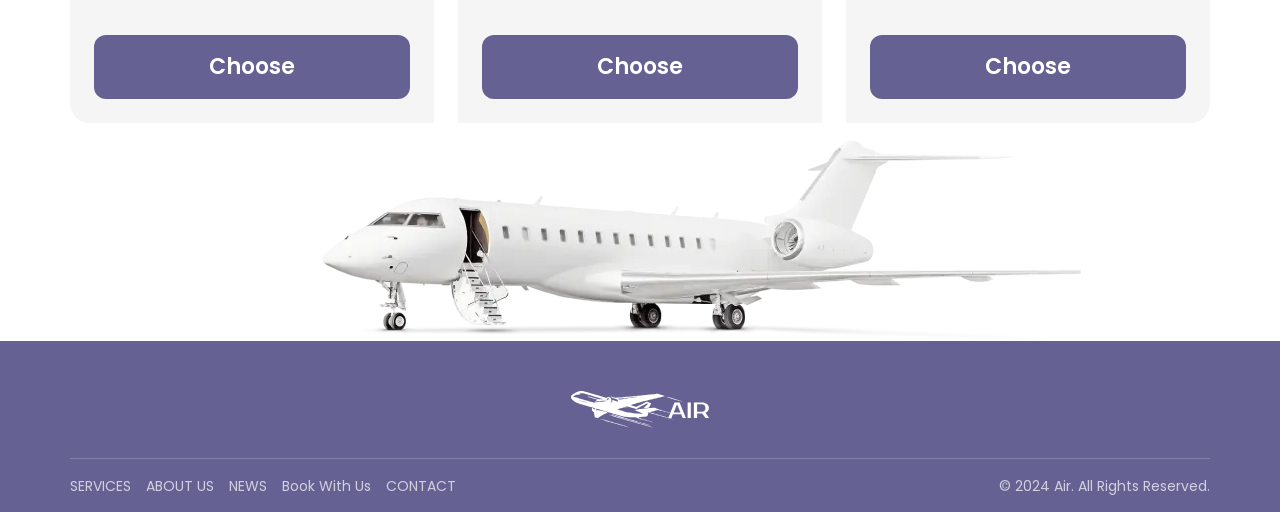
==== commit b8dbc474: "editt" ====
--- a/index.html
+++ b/index.html
@@ -85,6 +85,8 @@
 						<br>
 						<br>
 						<div class="reserved__now">
+							<br>
+							<br>
 							<a href="#" class="reserved__link">Explore Now</a>
 						</div>
 					</div>
